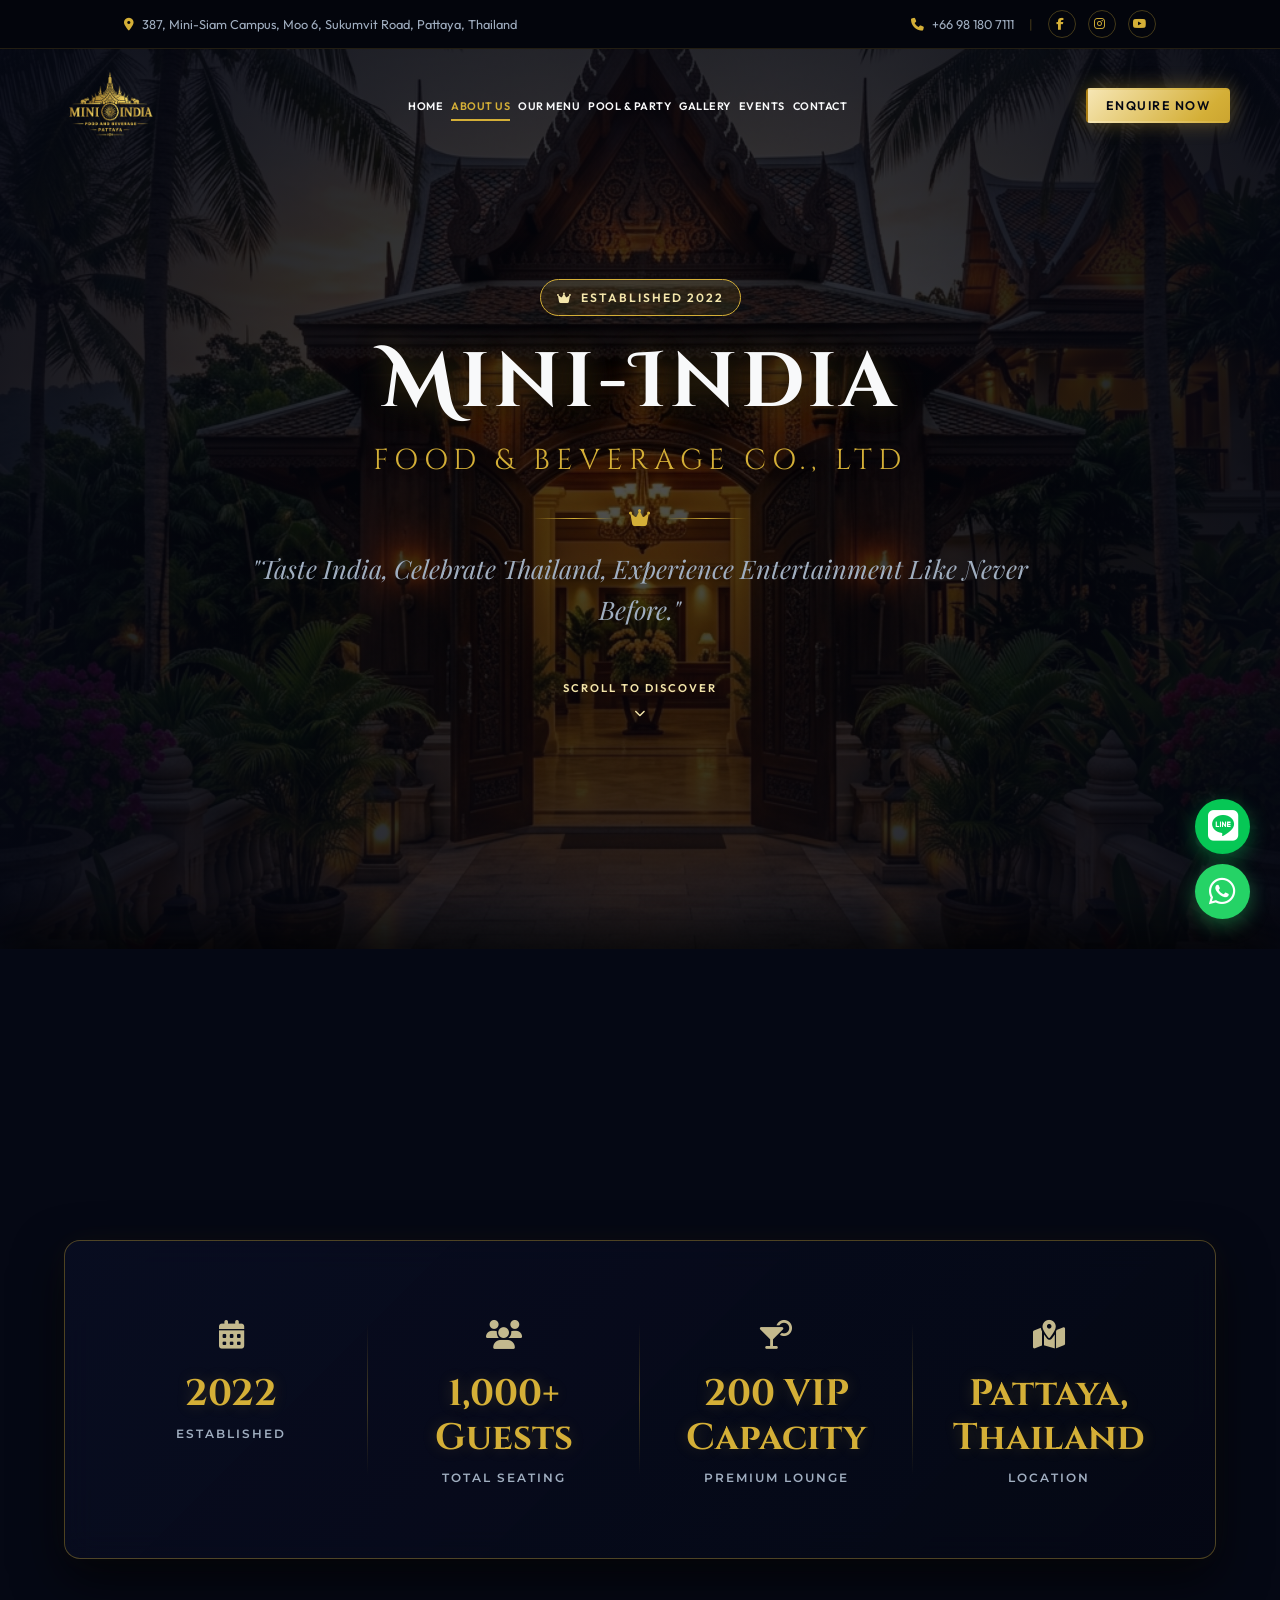
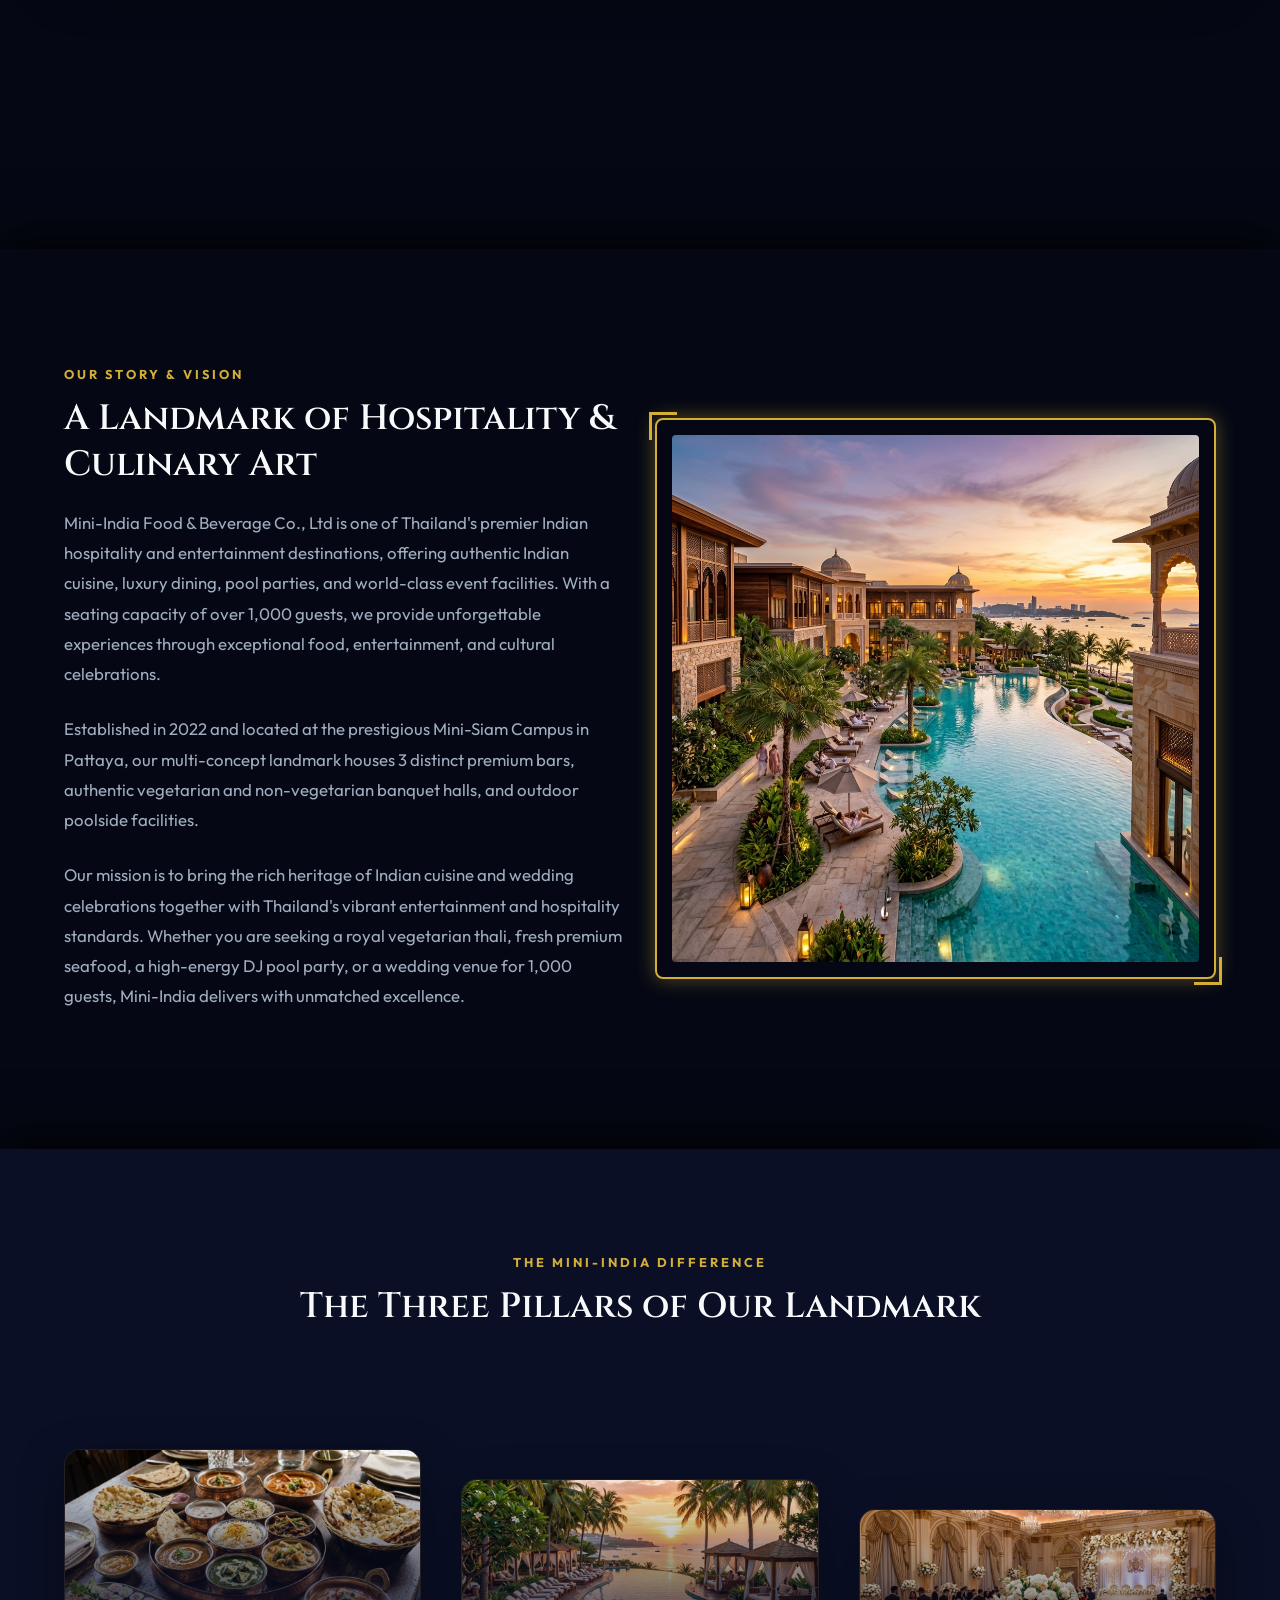
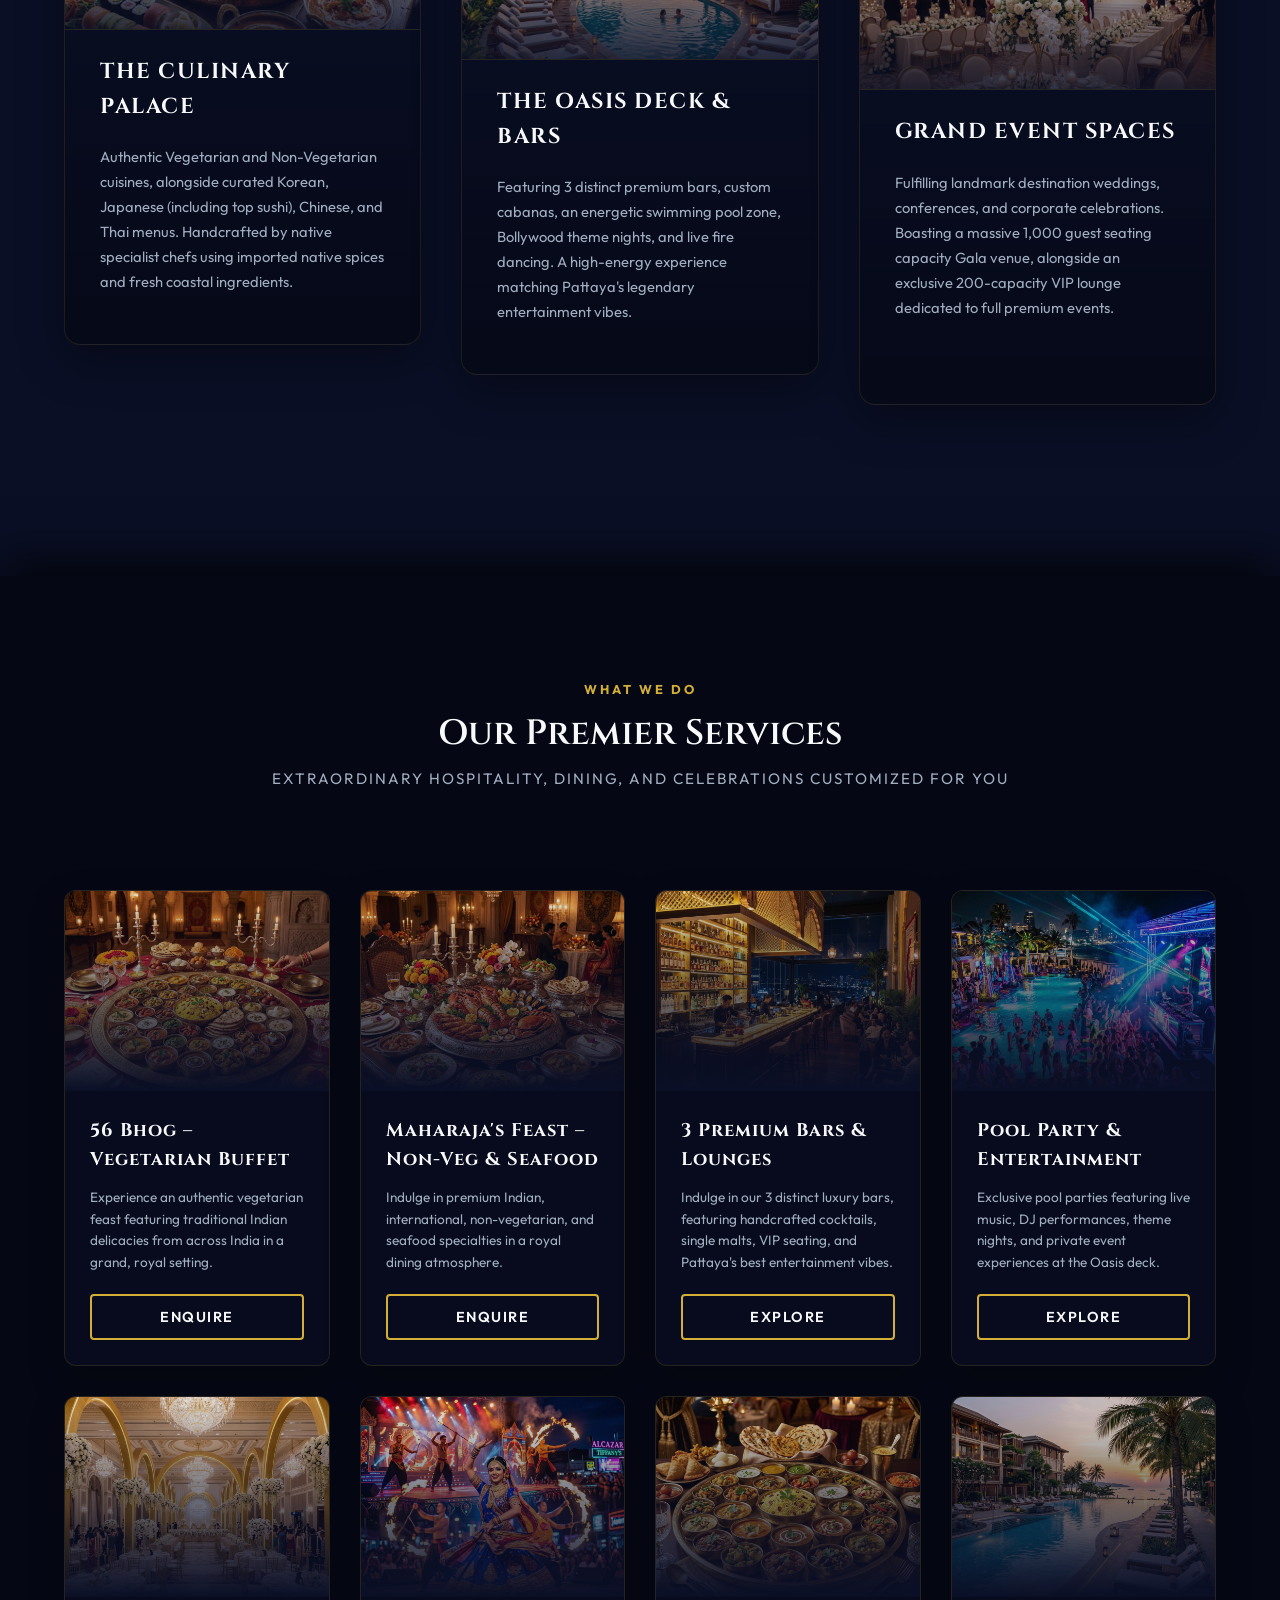
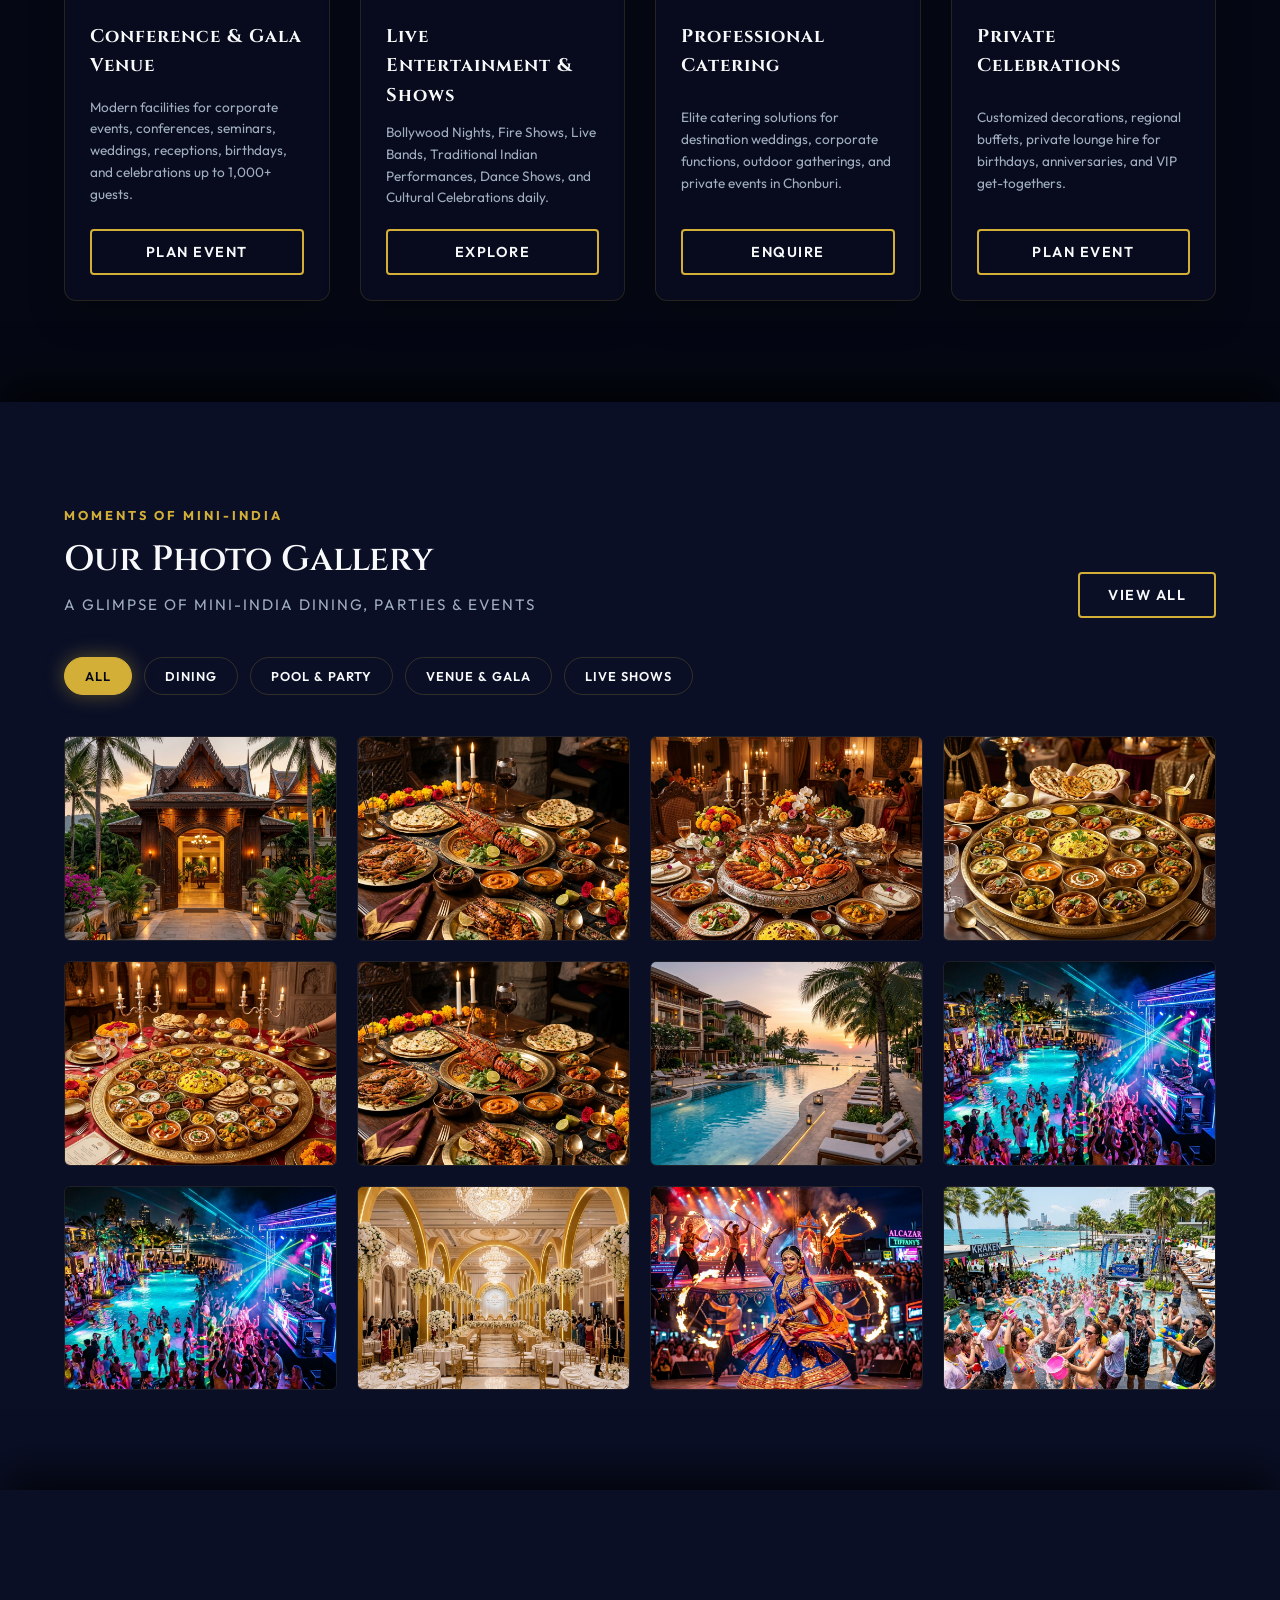
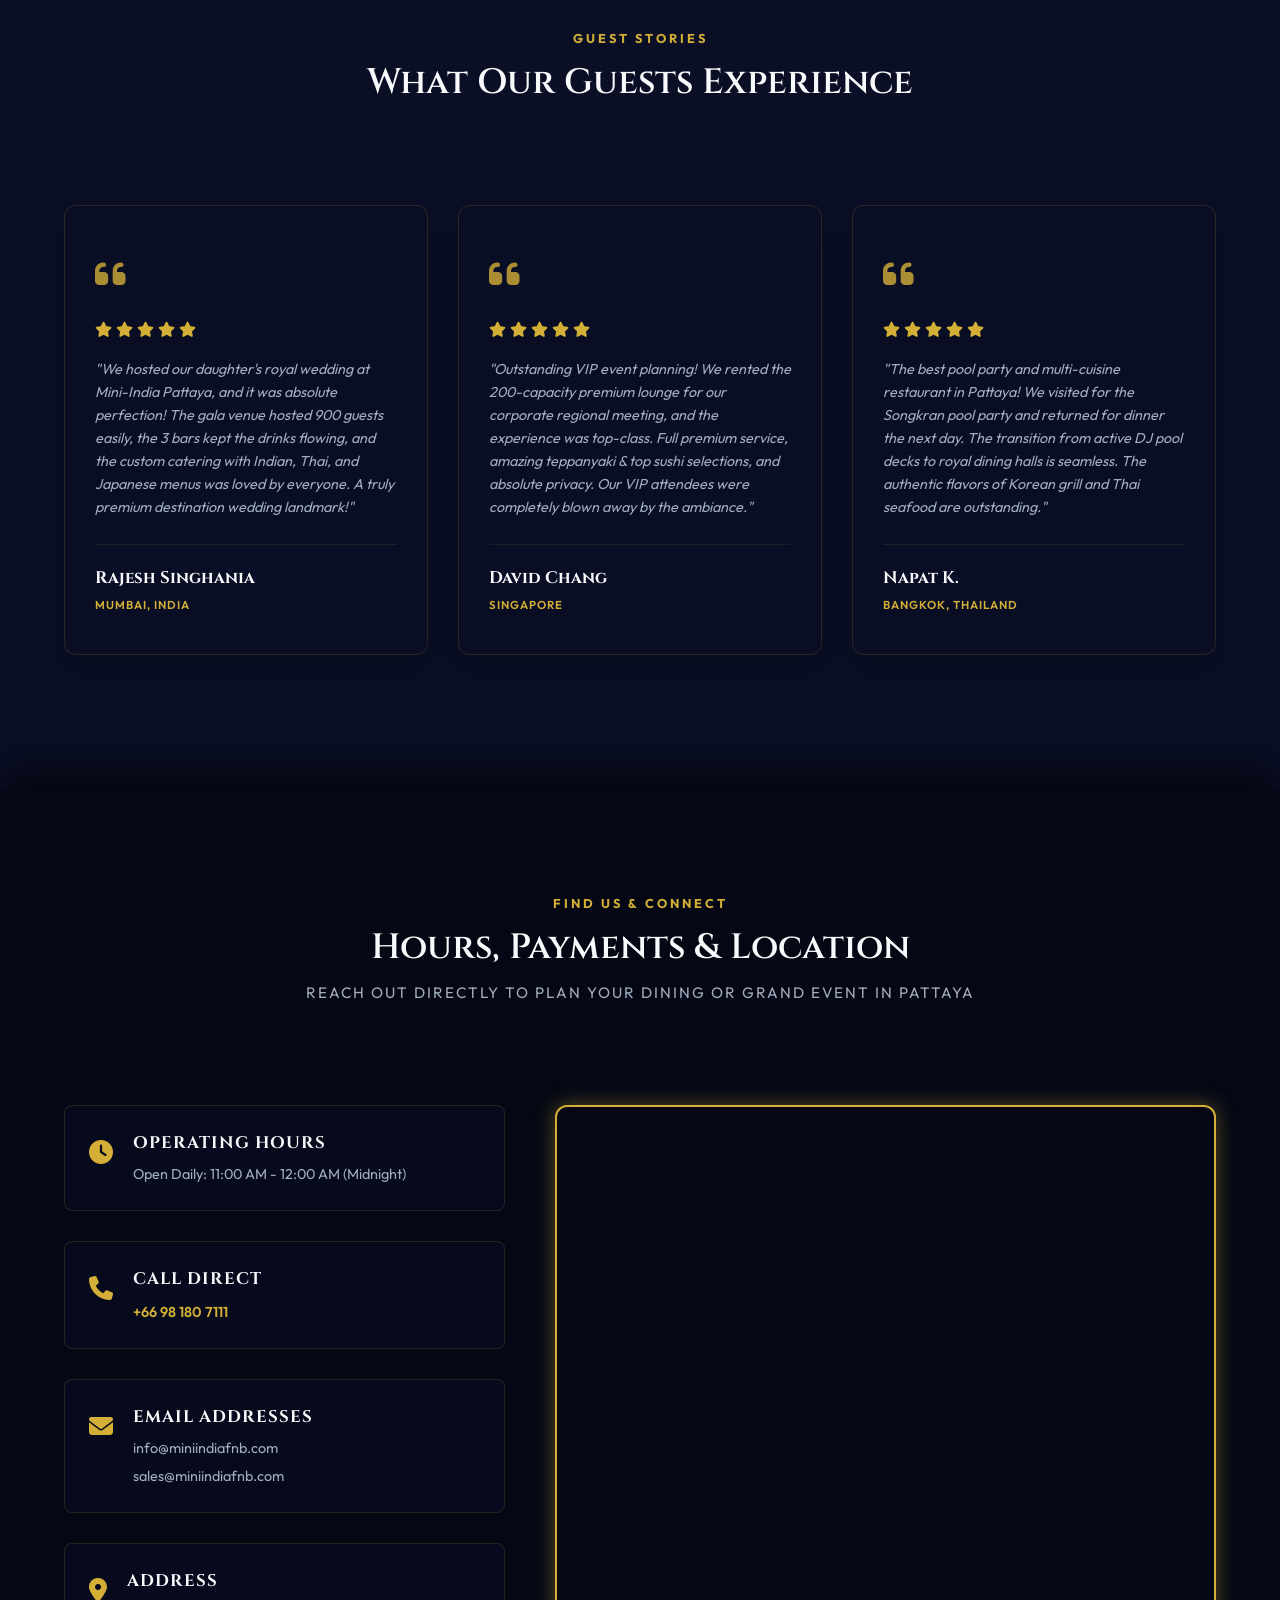
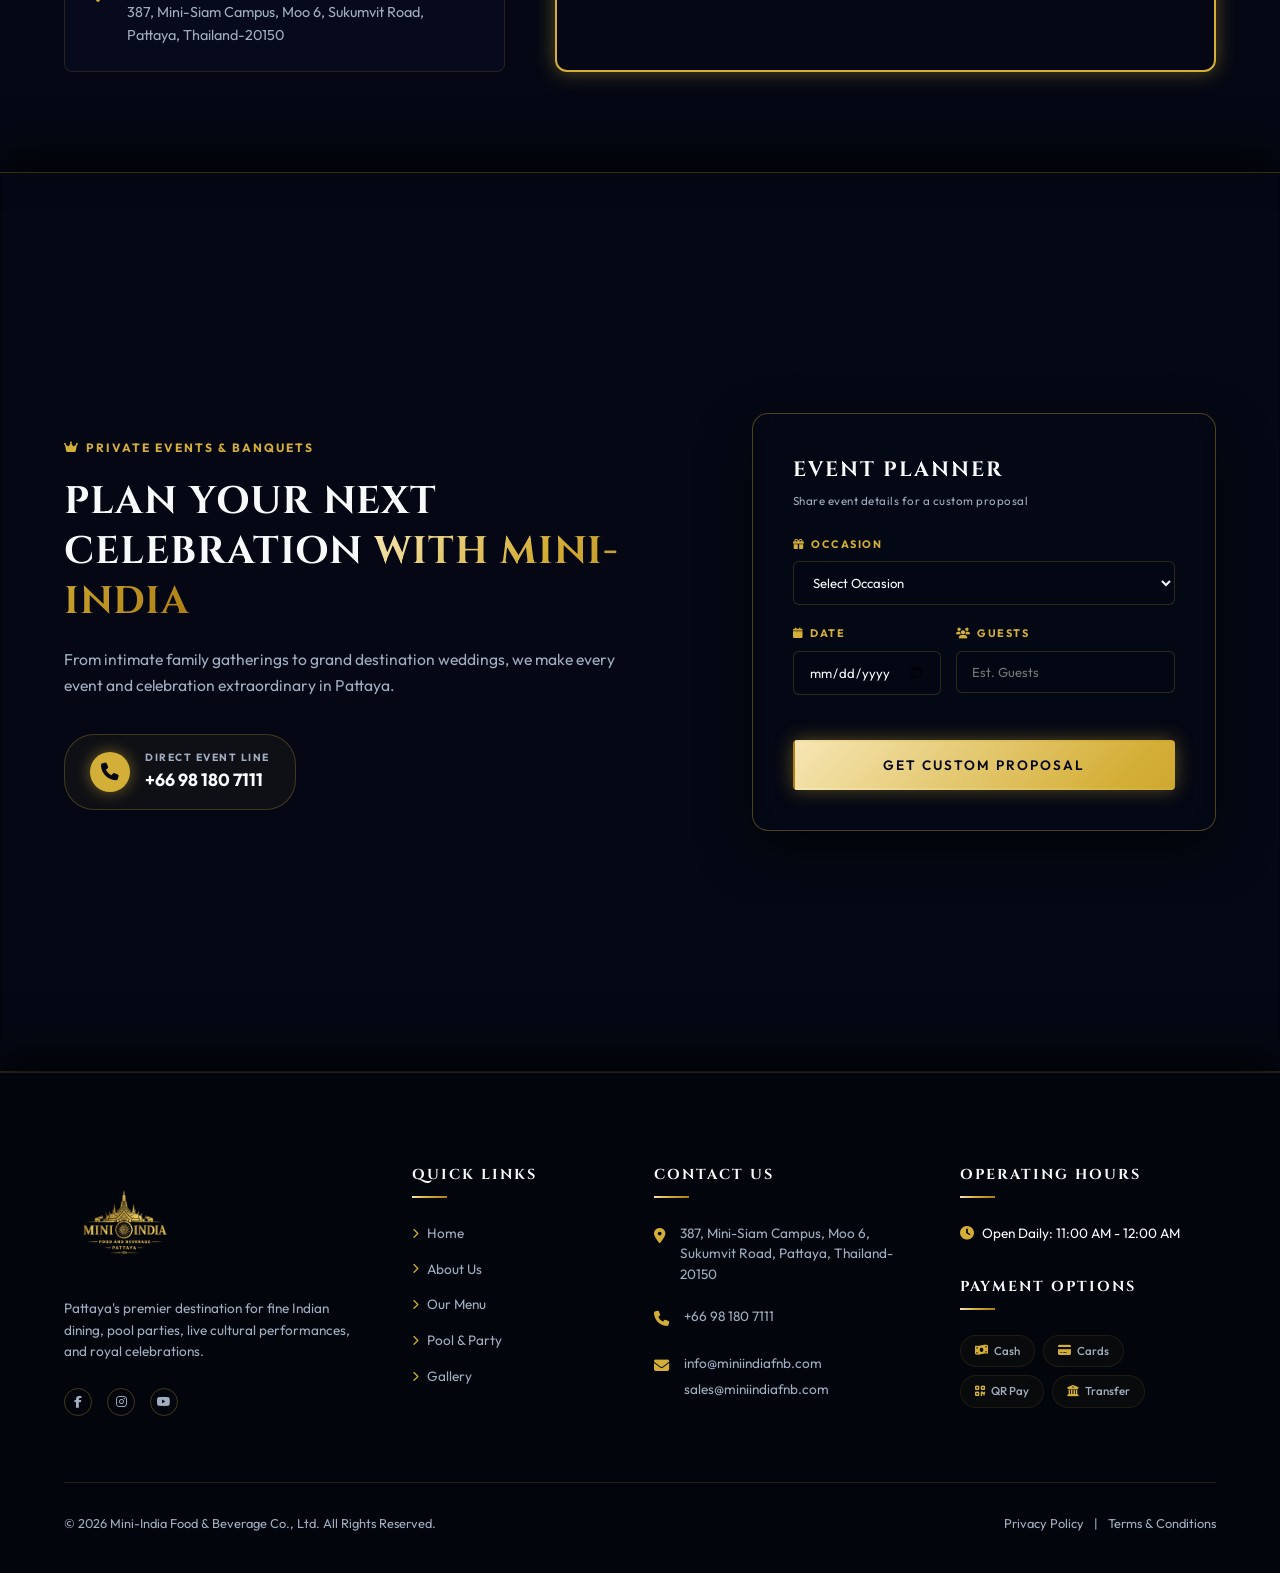
==== about.html @ f28bdb6c "chngge" ====
<!DOCTYPE html>
<html lang="en">
<head>
  <meta charset="UTF-8">
  <meta name="viewport" content="width=device-width, initial-scale=1.0">
  <title>About Us | Mini-India Food & Beverage Co., Ltd | Pattaya landmark</title>
  
  <!-- SEO Meta Tags -->
  <meta name="description" content="Learn more about Pattaya's premier Indian hospitality & entertainment destination. Discover our heritage, 3 distinct premium bars, multi-cuisine offerings, and corporate gala halls catering for 1,000+ guests.">
  <meta name="keywords" content="Mini-India Pattaya, About Mini-India, Indian Hospitality, Pattaya Dining, Event Venues Pattaya, Line +66 98 180 7111">
  <meta name="author" content="Mini-India Food & Beverage Co., Ltd">
  
  <!-- Open Graph / Facebook -->
  <meta property="og:type" content="website">
  <meta property="og:title" content="About Us | Mini-India Pattaya">
  <meta property="og:description" content="Discover Pattaya's ultimate destination for authentic multi-cuisine dining, pool parties, live entertainment, and grand celebrations.">
  <meta property="og:image" content="assets/images/hotel_about_entrance.png">
  
  <!-- Fonts -->
  <link rel="preconnect" href="https://fonts.googleapis.com">
  <link rel="preconnect" href="https://fonts.gstatic.com" crossorigin>
  <link href="https://fonts.googleapis.com/css2?family=Cinzel+Decorative:wght@700&family=Cinzel:wght@400;600;700&family=Montserrat:wght@300;400;500;600&family=Outfit:wght@300;400;500;600;700&family=Playfair+Display:ital,wght@0,400;0,600;0,700;1,400&display=swap" rel="stylesheet">
  
  <!-- Icon Libraries -->
  <link href="https://cdnjs.cloudflare.com/ajax/libs/font-awesome/6.4.0/css/all.min.css" rel="stylesheet">
  
  <!-- Main Stylesheet -->
  <link rel="stylesheet" href="styles.css">
</head>
<body>



  <!-- Top Utility Bar -->
  <div class="utility-bar">
    <div class="utility-container utility-flex">
      <div class="utility-left">
        <span><i class="fa-solid fa-location-dot"></i> 387, Mini-Siam Campus, Moo 6, Sukumvit Road, Pattaya, Thailand</span>
      </div>
      <div class="utility-right">
        <a href="tel:+66981807111"><i class="fa-solid fa-phone"></i> +66 98 180 7111</a>
        <span class="utility-separator">|</span>
        <div class="social-links">
          <a href="https://www.facebook.com/people/Miniindia-Fnb/100086968037300/" target="_blank" aria-label="Facebook"><i class="fa-brands fa-facebook-f"></i></a>
          <a href="https://www.instagram.com/miniindiafnb/" target="_blank" aria-label="Instagram"><i class="fa-brands fa-instagram"></i></a>
          <a href="#" aria-label="YouTube"><i class="fa-brands fa-youtube"></i></a>
        </div>
      </div>
    </div>
  </div>

  <!-- Main Navigation Header -->
  <header class="main-header" id="mainHeader">
    <div class="container nav-container">
      <a href="index.html" class="logo-area" id="logoLink">
        <img src="assets/images/logo.png" alt="Mini-India Logo" class="main-logo-img">
      </a>
      
      <!-- Nav Menu -->
      <nav class="nav-menu" id="navMenu">
        <ul>
          <li><a href="index.html" class="nav-link">Home</a></li>
          <li><a href="#" class="nav-link active">About Us</a></li>
          <li><a href="menu.html" class="nav-link">Our Menu</a></li>
          <li><a href="pool-party.html" class="nav-link">Pool & Party</a></li>
          <li><a href="gallery.html" class="nav-link">Gallery</a></li>
          <li><a href="index.html#events" class="nav-link">Events</a></li>
          <li><a href="index.html#contact" class="nav-link">Contact</a></li>
        </ul>
      </nav>

      <!-- Action Button & Mobile Toggle -->
      <div class="header-actions">
        <button class="btn btn-gold btn-book-now" onclick="openEnquiryModal('event')">ENQUIRE NOW</button>
        <button class="mobile-toggle" id="mobileToggle" aria-label="Toggle Navigation">
          <span></span>
          <span></span>
          <span></span>
        </button>
      </div>
    </div>
  </header>

  <!-- 3D Double Doors Hero Section -->
  <section class="about-hero-doors" id="aboutHeroDoors">
    <div class="doors-perspective-wrapper">
      
      <!-- Reveal Content behind doors -->
      <div class="doors-reveal-content">
        <div class="reveal-bg-container">
          <img src="assets/images/hotel_about_entrance.png" alt="Mini-India Grand Entrance" class="reveal-bg-img">
          <div class="reveal-overlay"></div>
        </div>
        
        <div class="reveal-text-wrapper">
          <span class="reveal-badge"><i class="fa-solid fa-crown"></i> ESTABLISHED 2022</span>
          <h1 class="reveal-title">Mini-India</h1>
          <p class="reveal-subtitle">Food & Beverage Co., Ltd</p>
          <div class="decorative-separator">
            <span class="separator-line"></span>
            <i class="fa-solid fa-crown separator-crown"></i>
            <span class="separator-line"></span>
          </div>
          <p class="reveal-tagline">"Taste India, Celebrate Thailand, Experience Entertainment Like Never Before."</p>
          <div class="reveal-scroll-indicator">
            <span>SCROLL TO DISCOVER</span>
            <i class="fa-solid fa-chevron-down"></i>
          </div>
        </div>
      </div>
      
      <!-- Palace Double Doors -->
      <div class="palace-doors-container">
        <!-- Left Door -->
        <div class="palace-door door-left">
          <div class="door-exterior">
            <div class="door-frame">
              <div class="door-arch-pattern"></div>
              <div class="door-panel-grid">
                <div class="door-panel-cell"></div>
                <div class="door-panel-cell"></div>
                <div class="door-panel-cell"></div>
              </div>
              <div class="door-handle"><i class="fa-solid fa-ring"></i></div>
            </div>
          </div>
        </div>
        
        <!-- Right Door -->
        <div class="palace-door door-right">
          <div class="door-exterior">
            <div class="door-frame">
              <div class="door-arch-pattern"></div>
              <div class="door-panel-grid">
                <div class="door-panel-cell"></div>
                <div class="door-panel-cell"></div>
                <div class="door-panel-cell"></div>
              </div>
              <div class="door-handle"><i class="fa-solid fa-ring"></i></div>
            </div>
          </div>
        </div>
      </div>
      
    </div>
  </section>

  <!-- Key Metrics Overview Section -->
  <section class="overview-section">
    <div class="container">
      <div class="overview-panel scroll-anim">
        <div class="overview-grid">
          <div class="overview-card">
            <span class="overview-icon"><i class="fa-solid fa-calendar-days"></i></span>
            <p class="overview-value">2022</p>
            <h4 class="overview-title">ESTABLISHED</h4>
          </div>
          <div class="overview-card">
            <span class="overview-icon"><i class="fa-solid fa-users"></i></span>
            <p class="overview-value">1,000+ Guests</p>
            <h4 class="overview-title">TOTAL SEATING</h4>
          </div>
          <div class="overview-card">
            <span class="overview-icon"><i class="fa-solid fa-martini-glass-citrus"></i></span>
            <p class="overview-value">200 VIP Capacity</p>
            <h4 class="overview-title">PREMIUM LOUNGE</h4>
          </div>
          <div class="overview-card">
            <span class="overview-icon"><i class="fa-solid fa-map-location-dot"></i></span>
            <p class="overview-value">Pattaya, Thailand</p>
            <h4 class="overview-title">LOCATION</h4>
          </div>
        </div>
      </div>
    </div>
  </section>

  <!-- Heritage Section -->
  <section class="about-section" id="story-narrative">
    <div class="container">
      <div class="grid grid-2 align-center">
        <div class="about-content scroll-anim">
          <span class="section-tag font-gold">OUR STORY & VISION</span>
          <h2 class="section-title">A Landmark of Hospitality & Culinary Art</h2>
          <p class="about-detailed-text">
            Mini-India Food & Beverage Co., Ltd is one of Thailand's premier Indian hospitality and entertainment destinations, offering authentic Indian cuisine, luxury dining, pool parties, and world-class event facilities. With a seating capacity of over 1,000 guests, we provide unforgettable experiences through exceptional food, entertainment, and cultural celebrations.
          </p>
          <p class="about-detailed-text">
            Established in 2022 and located at the prestigious Mini-Siam Campus in Pattaya, our multi-concept landmark houses 3 distinct premium bars, authentic vegetarian and non-vegetarian banquet halls, and outdoor poolside facilities.
          </p>
          <p class="about-detailed-text">
            Our mission is to bring the rich heritage of Indian cuisine and wedding celebrations together with Thailand's vibrant entertainment and hospitality standards. Whether you are seeking a royal vegetarian thali, fresh premium seafood, a high-energy DJ pool party, or a wedding venue for 1,000 guests, Mini-India delivers with unmatched excellence.
          </p>
        </div>
        <div class="about-image-wrapper scroll-anim delay-1">
          <div class="image-frame-gold">
            <img src="assets/images/luxury_royal_palace_hero.png" alt="Mini India Campus Pattaya" class="about-img">
          </div>
        </div>
      </div>
    </div>
  </section>

  <!-- Three Pillars Section -->
  <section class="pillars-section" style="padding: 100px 0; background-color: var(--bg-dark-secondary);">
    <div class="container">
      <div class="section-header text-center scroll-anim">
        <span class="section-tag font-gold">THE MINI-INDIA DIFFERENCE</span>
        <h2 class="section-title font-white">The Three Pillars of Our Landmark</h2>
        <div class="decorative-separator">
          <span class="separator-line"></span>
          <i class="fa-solid fa-crown separator-crown"></i>
          <span class="separator-line"></span>
        </div>
      </div>
      
      <div class="pillars-grid scroll-anim delay-1">
        <!-- Pillar 1 -->
        <div class="pillar-card">
          <div class="pillar-img-wrapper">
            <img src="assets/images/pillar_culinary.png" alt="The Culinary Palace" class="pillar-img">
            <div class="pillar-img-overlay"></div>
          </div>
          <span class="pillar-num">I</span>
          <h3>THE CULINARY PALACE</h3>
          <p>Authentic Vegetarian and Non-Vegetarian cuisines, alongside curated Korean, Japanese (including top sushi), Chinese, and Thai menus. Handcrafted by native specialist chefs using imported native spices and fresh coastal ingredients.</p>
        </div>
        <!-- Pillar 2 -->
        <div class="pillar-card">
          <div class="pillar-img-wrapper">
            <img src="assets/images/pillar_oasis.png" alt="The Oasis Deck & Bars" class="pillar-img">
            <div class="pillar-img-overlay"></div>
          </div>
          <span class="pillar-num">II</span>
          <h3>THE OASIS DECK & BARS</h3>
          <p>Featuring 3 distinct premium bars, custom cabanas, an energetic swimming pool zone, Bollywood theme nights, and live fire dancing. A high-energy experience matching Pattaya's legendary entertainment vibes.</p>
        </div>
        <!-- Pillar 3 -->
        <div class="pillar-card">
          <div class="pillar-img-wrapper">
            <img src="assets/images/pillar_events.png" alt="Grand Event Spaces" class="pillar-img">
            <div class="pillar-img-overlay"></div>
          </div>
          <span class="pillar-num">III</span>
          <h3>GRAND EVENT SPACES</h3>
          <p>Fulfilling landmark destination weddings, conferences, and corporate celebrations. Boasting a massive 1,000 guest seating capacity Gala venue, alongside an exclusive 200-capacity VIP lounge dedicated to full premium events.</p>
        </div>
      </div>
    </div>
  </section>

  <!-- Services Section -->
  <section class="services-section">
    <div class="container">
      <div class="section-header text-center scroll-anim">
        <span class="section-tag font-gold">WHAT WE DO</span>
        <h2 class="section-title font-white">Our Premier Services</h2>
        <p class="section-subtitle font-muted">Extraordinary hospitality, dining, and celebrations customized for you</p>
        <div class="decorative-separator">
          <span class="separator-line"></span>
          <i class="fa-solid fa-bell-concierge separator-crown"></i>
          <span class="separator-line"></span>
        </div>
      </div>

      <div class="services-grid scroll-anim delay-1">
        
        <!-- Service 1: 56 Bhog -->
        <div class="service-card">
          <div class="service-img-wrapper">
            <img src="assets/images/royal_56_bhog_feast.png" alt="56 Bhog" class="service-card-img">
            <div class="service-card-overlay"></div>
          </div>
          <div class="service-card-content">
            <h3 class="service-card-title">56 Bhog – Vegetarian Buffet</h3>
            <p class="service-card-desc">Experience an authentic vegetarian feast featuring traditional Indian delicacies from across India in a grand, royal setting.</p>
            <button class="btn btn-outline btn-block service-card-btn" onclick="openEnquiryModal('catering')">ENQUIRE</button>
          </div>
        </div>

        <!-- Service 2: Maharaja's Feast -->
        <div class="service-card">
          <div class="service-img-wrapper">
            <img src="assets/images/maharaja_seafood_banquet.png" alt="Maharaja's Feast" class="service-card-img">
            <div class="service-card-overlay"></div>
          </div>
          <div class="service-card-content">
            <h3 class="service-card-title">Maharaja's Feast – Non-Veg & Seafood</h3>
            <p class="service-card-desc">Indulge in premium Indian, international, non-vegetarian, and seafood specialties in a royal dining atmosphere.</p>
            <button class="btn btn-outline btn-block service-card-btn" onclick="openEnquiryModal('catering')">ENQUIRE</button>
          </div>
        </div>

        <!-- Service 3: 3 Premium Bars & Lounges -->
        <div class="service-card">
          <div class="service-img-wrapper">
            <img src="assets/images/luxury_lounge_bar.png" alt="3 Premium Bars" class="service-card-img">
            <div class="service-card-overlay"></div>
          </div>
          <div class="service-card-content">
            <h3 class="service-card-title">3 Premium Bars & Lounges</h3>
            <p class="service-card-desc">Indulge in our 3 distinct luxury bars, featuring handcrafted cocktails, single malts, VIP seating, and Pattaya's best entertainment vibes.</p>
            <button class="btn btn-outline btn-block service-card-btn" onclick="openEnquiryModal('entertainment')">EXPLORE</button>
          </div>
        </div>

        <!-- Service 4: Pool Party & Entertainment Zone -->
        <div class="service-card">
          <div class="service-img-wrapper">
            <img src="assets/images/pool_party_pattaya.png" alt="Pool Party Zone" class="service-card-img">
            <div class="service-card-overlay"></div>
          </div>
          <div class="service-card-content">
            <h3 class="service-card-title">Pool Party & Entertainment</h3>
            <p class="service-card-desc">Exclusive pool parties featuring live music, DJ performances, theme nights, and private event experiences at the Oasis deck.</p>
            <button class="btn btn-outline btn-block service-card-btn" onclick="openEnquiryModal('pool')">EXPLORE</button>
          </div>
        </div>

        <!-- Service 5: Conference & Gala Party Venue -->
        <div class="service-card">
          <div class="service-img-wrapper">
            <img src="assets/images/luxury_wedding_gala.png" alt="Gala Venue" class="service-card-img">
            <div class="service-card-overlay"></div>
          </div>
          <div class="service-card-content">
            <h3 class="service-card-title">Conference & Gala Venue</h3>
            <p class="service-card-desc">Modern facilities for corporate events, conferences, seminars, weddings, receptions, birthdays, and celebrations up to 1,000+ guests.</p>
            <button class="btn btn-outline btn-block service-card-btn" onclick="openEnquiryModal('venue')">PLAN EVENT</button>
          </div>
        </div>

        <!-- Service 6: Live Entertainment & Shows -->
        <div class="service-card">
          <div class="service-img-wrapper">
            <img src="assets/images/bollywood_live_dance.png" alt="Live Entertainment" class="service-card-img">
            <div class="service-card-overlay"></div>
          </div>
          <div class="service-card-content">
            <h3 class="service-card-title">Live Entertainment & Shows</h3>
            <p class="service-card-desc">Bollywood Nights, Fire Shows, Live Bands, Traditional Indian Performances, Dance Shows, and Cultural Celebrations daily.</p>
            <button class="btn btn-outline btn-block service-card-btn" onclick="openEnquiryModal('entertainment')">EXPLORE</button>
          </div>
        </div>

        <!-- Service 7: Catering Services -->
        <div class="service-card">
          <div class="service-img-wrapper">
            <img src="assets/images/thali_vegetarian_56.png" alt="Catering Services" class="service-card-img">
            <div class="service-card-overlay"></div>
          </div>
          <div class="service-card-content">
            <h3 class="service-card-title">Professional Catering</h3>
            <p class="service-card-desc">Elite catering solutions for destination weddings, corporate functions, outdoor gatherings, and private events in Chonburi.</p>
            <button class="btn btn-outline btn-block service-card-btn" onclick="openEnquiryModal('catering')">ENQUIRE</button>
          </div>
        </div>

        <!-- Service 8: Private Events & Celebrations -->
        <div class="service-card">
          <div class="service-img-wrapper">
            <img src="assets/images/hero_palace_pool.png" alt="Private Events" class="service-card-img">
            <div class="service-card-overlay"></div>
          </div>
          <div class="service-card-content">
            <h3 class="service-card-title">Private Celebrations</h3>
            <p class="service-card-desc">Customized decorations, regional buffets, private lounge hire for birthdays, anniversaries, and VIP get-togethers.</p>
            <button class="btn btn-outline btn-block service-card-btn" onclick="openEnquiryModal('private-party')">PLAN EVENT</button>
          </div>
        </div>

      </div>
    </div>
  </section>

  <!-- Interactive Photo Gallery Section -->
  <section class="about-gallery-section" id="gallery">
    <div class="container">
      <div class="section-header-flex scroll-anim">
        <div>
          <span class="section-tag font-gold">MOMENTS OF MINI-INDIA</span>
          <h2 class="section-title font-white">Our Photo Gallery</h2>
          <p class="section-subtitle font-muted">A Glimpse of Mini-India Dining, Parties & Events</p>
        </div>
        <button class="btn btn-outline" id="viewFullGalleryBtn">VIEW ALL</button>
      </div>

      <!-- Gallery Filter Tags -->
      <div class="gallery-filters scroll-anim delay-1">
        <span class="filter-tag active" data-filter="all">All</span>
        <span class="filter-tag" data-filter="dining">Dining</span>
        <span class="filter-tag" data-filter="party">Pool & Party</span>
        <span class="filter-tag" data-filter="venue">Venue & Gala</span>
        <span class="filter-tag" data-filter="shows">Live Shows</span>
      </div>

      <!-- Gallery Grid (Linked to main scripts.js Lightbox automatically) -->
      <div class="gallery-grid scroll-anim delay-2" id="galleryGrid">
        
        <!-- Item 1: Entrance -->
        <div class="gallery-item" data-category="venue">
          <img src="assets/images/hotel_about_entrance.png" alt="Grand Entrance">
          <div class="gallery-hover">
            <span class="gallery-category">VENUE</span>
            <h4 class="gallery-item-title">Grand Entrance</h4>
            <div class="zoom-icon"><i class="fa-solid fa-magnifying-glass-plus"></i></div>
          </div>
        </div>

        <!-- Item 2: Main Dining Hall -->
        <div class="gallery-item" data-category="dining">
          <img src="assets/images/seafood_maharaja_feast.png" alt="Main Dining Hall">
          <div class="gallery-hover">
            <span class="gallery-category">DINING</span>
            <h4 class="gallery-item-title">Main Dining Hall</h4>
            <div class="zoom-icon"><i class="fa-solid fa-magnifying-glass-plus"></i></div>
          </div>
        </div>

        <!-- Item 3: VIP Dining -->
        <div class="gallery-item" data-category="dining">
          <img src="assets/images/maharaja_seafood_banquet.png" alt="VIP Dining Area">
          <div class="gallery-hover">
            <span class="gallery-category">DINING</span>
            <h4 class="gallery-item-title">VIP Dining Area</h4>
            <div class="zoom-icon"><i class="fa-solid fa-magnifying-glass-plus"></i></div>
          </div>
        </div>

        <!-- Item 4: Buffet Counters -->
        <div class="gallery-item" data-category="dining">
          <img src="assets/images/thali_vegetarian_56.png" alt="Buffet Counters">
          <div class="gallery-hover">
            <span class="gallery-category">DINING</span>
            <h4 class="gallery-item-title">Buffet Counters</h4>
            <div class="zoom-icon"><i class="fa-solid fa-magnifying-glass-plus"></i></div>
          </div>
        </div>

        <!-- Item 5: 56 Bhog Buffet -->
        <div class="gallery-item" data-category="dining">
          <img src="assets/images/royal_56_bhog_feast.png" alt="56 Bhog Restaurant">
          <div class="gallery-hover">
            <span class="gallery-category">DINING</span>
            <h4 class="gallery-item-title">56 Bhog Restaurant</h4>
            <div class="zoom-icon"><i class="fa-solid fa-magnifying-glass-plus"></i></div>
          </div>
        </div>

        <!-- Item 6: Maharaja Feast -->
        <div class="gallery-item" data-category="dining">
          <img src="assets/images/seafood_maharaja_feast.png" alt="Maharaja's Feast Restaurant">
          <div class="gallery-hover">
            <span class="gallery-category">DINING</span>
            <h4 class="gallery-item-title">Maharaja's Feast</h4>
            <div class="zoom-icon"><i class="fa-solid fa-magnifying-glass-plus"></i></div>
          </div>
        </div>

        <!-- Item 7: Pool Area -->
        <div class="gallery-item" data-category="party">
          <img src="assets/images/hero_palace_pool.png" alt="Luxury Swimming Pool">
          <div class="gallery-hover">
            <span class="gallery-category">POOL & PARTY</span>
            <h4 class="gallery-item-title">Luxury Swimming Pool</h4>
            <div class="zoom-icon"><i class="fa-solid fa-magnifying-glass-plus"></i></div>
          </div>
        </div>

        <!-- Item 8: Pool Party -->
        <div class="gallery-item" data-category="party">
          <img src="assets/images/pool_party_pattaya.png" alt="Pool Party Area">
          <div class="gallery-hover">
            <span class="gallery-category">POOL & PARTY</span>
            <h4 class="gallery-item-title">Pool Party Area</h4>
            <div class="zoom-icon"><i class="fa-solid fa-magnifying-glass-plus"></i></div>
          </div>
        </div>

        <!-- Item 9: DJ Stage -->
        <div class="gallery-item" data-category="party">
          <img src="assets/images/pool_party_pattaya.png" alt="DJ Stage & Entertainment Zone">
          <div class="gallery-hover">
            <span class="gallery-category">POOL & PARTY</span>
            <h4 class="gallery-item-title">DJ Stage & Entertainment</h4>
            <div class="zoom-icon"><i class="fa-solid fa-magnifying-glass-plus"></i></div>
          </div>
        </div>

        <!-- Item 10: Gala Venue -->
        <div class="gallery-item" data-category="venue">
          <img src="assets/images/luxury_wedding_gala.png" alt="Conference & Gala Hall">
          <div class="gallery-hover">
            <span class="gallery-category">VENUE</span>
            <h4 class="gallery-item-title">Conference & Gala Hall</h4>
            <div class="zoom-icon"><i class="fa-solid fa-magnifying-glass-plus"></i></div>
          </div>
        </div>

        <!-- Item 11: Live Shows -->
        <div class="gallery-item" data-category="shows">
          <img src="assets/images/bollywood_live_dance.png" alt="Live Cultural Performances">
          <div class="gallery-hover">
            <span class="gallery-category">LIVE SHOWS</span>
            <h4 class="gallery-item-title">Live Cultural Performances</h4>
            <div class="zoom-icon"><i class="fa-solid fa-magnifying-glass-plus"></i></div>
          </div>
        </div>

        <!-- Item 12: Gourmet Showcase -->
        <div class="gallery-item" data-category="dining">
          <img src="assets/images/songkran_water_festival.png" alt="Food & Beverage Showcase">
          <div class="gallery-hover">
            <span class="gallery-category">DINING</span>
            <h4 class="gallery-item-title">Food & Beverage Showcase</h4>
            <div class="zoom-icon"><i class="fa-solid fa-magnifying-glass-plus"></i></div>
          </div>
        </div>

      </div>
    </div>
  </section>

  <!-- Guest Testimonials Section -->
  <section class="about-testimonials-section">
    <div class="container">
      <div class="section-header text-center scroll-anim">
        <span class="section-tag font-gold">GUEST STORIES</span>
        <h2 class="section-title font-white">What Our Guests Experience</h2>
        <div class="decorative-separator">
          <span class="separator-line"></span>
          <i class="fa-solid fa-star separator-crown"></i>
          <span class="separator-line"></span>
        </div>
      </div>

      <div class="about-testimonials-grid scroll-anim delay-1">
        <!-- Card 1 -->
        <div class="about-testimonial-card">
          <span class="quote-icon-gold"><i class="fa-solid fa-quote-left"></i></span>
          <div class="rating-stars-gold">
            <i class="fa-solid fa-star"></i>
            <i class="fa-solid fa-star"></i>
            <i class="fa-solid fa-star"></i>
            <i class="fa-solid fa-star"></i>
            <i class="fa-solid fa-star"></i>
          </div>
          <p>"We hosted our daughter's royal wedding at Mini-India Pattaya, and it was absolute perfection! The gala venue hosted 900 guests easily, the 3 bars kept the drinks flowing, and the custom catering with Indian, Thai, and Japanese menus was loved by everyone. A truly premium destination wedding landmark!"</p>
          <div class="reviewer-meta">
            <span class="reviewer-name">Rajesh Singhania</span>
            <span class="reviewer-origin">Mumbai, India</span>
          </div>
        </div>

        <!-- Card 2 -->
        <div class="about-testimonial-card">
          <span class="quote-icon-gold"><i class="fa-solid fa-quote-left"></i></span>
          <div class="rating-stars-gold">
            <i class="fa-solid fa-star"></i>
            <i class="fa-solid fa-star"></i>
            <i class="fa-solid fa-star"></i>
            <i class="fa-solid fa-star"></i>
            <i class="fa-solid fa-star"></i>
          </div>
          <p>"Outstanding VIP event planning! We rented the 200-capacity premium lounge for our corporate regional meeting, and the experience was top-class. Full premium service, amazing teppanyaki & top sushi selections, and absolute privacy. Our VIP attendees were completely blown away by the ambiance."</p>
          <div class="reviewer-meta">
            <span class="reviewer-name">David Chang</span>
            <span class="reviewer-origin">Singapore</span>
          </div>
        </div>

        <!-- Card 3 -->
        <div class="about-testimonial-card">
          <span class="quote-icon-gold"><i class="fa-solid fa-quote-left"></i></span>
          <div class="rating-stars-gold">
            <i class="fa-solid fa-star"></i>
            <i class="fa-solid fa-star"></i>
            <i class="fa-solid fa-star"></i>
            <i class="fa-solid fa-star"></i>
            <i class="fa-solid fa-star"></i>
          </div>
          <p>"The best pool party and multi-cuisine restaurant in Pattaya! We visited for the Songkran pool party and returned for dinner the next day. The transition from active DJ pool decks to royal dining halls is seamless. The authentic flavors of Korean grill and Thai seafood are outstanding."</p>
          <div class="reviewer-meta">
            <span class="reviewer-name">Napat K.</span>
            <span class="reviewer-origin">Bangkok, Thailand</span>
          </div>
        </div>
      </div>
    </div>
  </section>

  <!-- Contact, Hours, Payments, and Map Section -->
  <section class="about-contact-section">
    <div class="container">
      <div class="section-header text-center scroll-anim">
        <span class="section-tag font-gold">FIND US & CONNECT</span>
        <h2 class="section-title font-white">Hours, Payments & Location</h2>
        <p class="section-subtitle font-muted">Reach out directly to plan your dining or grand event in Pattaya</p>
        <div class="decorative-separator">
          <span class="separator-line"></span>
          <i class="fa-solid fa-location-dot separator-crown"></i>
          <span class="separator-line"></span>
        </div>
      </div>

      <div class="contact-layout-grid scroll-anim delay-1">
        
        <!-- Contact details and payments info -->
        <div class="contact-info-panel">
          
          <div class="contact-detail-item">
            <span class="contact-detail-icon"><i class="fa-solid fa-clock"></i></span>
            <div class="contact-detail-body">
              <h4>OPERATING HOURS</h4>
              <p>Open Daily: 11:00 AM - 12:00 AM (Midnight)</p>
            </div>
          </div>

          <div class="contact-detail-item">
            <span class="contact-detail-icon"><i class="fa-solid fa-phone"></i></span>
            <div class="contact-detail-body">
              <h4>CALL DIRECT</h4>
              <a href="tel:+66981807111" style="font-weight: 600; color: var(--gold);">+66 98 180 7111</a>
            </div>
          </div>

          <div class="contact-detail-item">
            <span class="contact-detail-icon"><i class="fa-solid fa-envelope"></i></span>
            <div class="contact-detail-body">
              <h4>EMAIL ADDRESSES</h4>
              <p style="margin-bottom: 5px;"><a href="mailto:info@miniindiafnb.com">info@miniindiafnb.com</a></p>
              <p><a href="mailto:sales@miniindiafnb.com">sales@miniindiafnb.com</a></p>
            </div>
          </div>


          <div class="contact-detail-item">
            <span class="contact-detail-icon"><i class="fa-solid fa-location-dot"></i></span>
            <div class="contact-detail-body">
              <h4>ADDRESS</h4>
              <p>387, Mini-Siam Campus, Moo 6, Sukumvit Road, Pattaya, Thailand-20150</p>
            </div>
          </div>

        </div>

        <!-- Google Map wrapper -->
        <div class="contact-map-wrapper">
          <iframe 
            src="https://www.google.com/maps/embed?pb=!1m18!1m12!1m3!1d3888.6653229676645!2d100.90800361536647!3d12.93244839088165!2m3!1f0!2f0!3f0!3m2!1i1024!2i768!4f13.1!3m3!1m2!1s0x3102960611e9a263%3A0xe54df97ef5bbad89!2sMini%20Siam!5e0!3m2!1sen!2sth!4v1650000000000!5m2!1sen!2sth" 
            width="100%" 
            height="100%" 
            style="border:0; filter: grayscale(1) invert(0.9) contrast(1.1) brightness(0.9);" 
            allowfullscreen="" 
            loading="lazy"
            title="Mini-India Pattaya Map Location at Mini Siam Campus">
          </iframe>
        </div>

      </div>
    </div>
  </section>

  <!-- Action Bar Above Footer -->
  <div class="action-footer-panel">
    <div class="container">
      <div class="action-footer-grid">
        
        <!-- Left Side Copy & Phone Medallion -->
        <div class="cta-left-banner">
          <span class="cta-mini-tag"><i class="fa-solid fa-crown"></i> PRIVATE EVENTS & BANQUETS</span>
          <h2>PLAN YOUR NEXT CELEBRATION <span class="highlight-gold">WITH MINI-INDIA</span></h2>
          <p>From intimate family gatherings to grand destination weddings, we make every event and celebration extraordinary in Pattaya.</p>
          <div class="cta-direct-phone">
            <span class="phone-ring-icon"><i class="fa-solid fa-phone"></i></span>
            <div>
              <strong>DIRECT EVENT LINE</strong>
              <a href="tel:+66981807111">+66 98 180 7111</a>
            </div>
          </div>
        </div>
        
        <!-- Right Side Frosted Glass Form Card -->
        <div class="cta-right-form-card">
          <h3 class="form-title">EVENT PLANNER</h3>
          <span class="form-subtitle">Share event details for a custom proposal</span>
          <form class="cta-quick-form" id="ctaQuickForm">
            <div class="form-input-group">
              <label for="ctaOccasion"><i class="fa-solid fa-gift"></i> OCCASION</label>
              <select id="ctaOccasion" required>
                <option value="" disabled selected>Select Occasion</option>
                <option value="wedding">Royal Wedding</option>
                <option value="corporate">Corporate Event</option>
                <option value="birthday">Birthday Party</option>
                <option value="reception">Reception Gala</option>
                <option value="private">Private Celebration</option>
              </select>
            </div>
            <div class="form-input-row">
              <div class="form-input-group">
                <label for="ctaDate"><i class="fa-solid fa-calendar"></i> DATE</label>
                <input type="date" id="ctaDate" required>
              </div>
              <div class="form-input-group">
                <label for="ctaGuests"><i class="fa-solid fa-users"></i> GUESTS</label>
                <input type="number" id="ctaGuests" placeholder="Est. Guests" min="10" required>
              </div>
            </div>
            <button type="submit" class="btn btn-gold btn-full">GET CUSTOM PROPOSAL</button>
          </form>
        </div>

      </div>
    </div>
  </div>

  <!-- Footer Section -->
  <footer class="footer-section" id="contact">
    <div class="container">
      <div class="grid grid-4 footer-main-grid">
        
        <!-- Column 1: Brand Info -->
        <div class="footer-col brand-col">
          <a href="index.html" class="logo-area footer-logo">
            <img src="assets/images/logo.png" alt="Mini-India Logo" class="footer-logo-img">
          </a>
          <p class="brand-desc">Pattaya's premier destination for fine Indian dining, pool parties, live cultural performances, and royal celebrations.</p>
          <div class="social-links footer-socials">
            <a href="https://www.facebook.com/people/Miniindia-Fnb/100086968037300/" target="_blank" aria-label="Facebook"><i class="fa-brands fa-facebook-f"></i></a>
            <a href="https://www.instagram.com/miniindiafnb/" target="_blank" aria-label="Instagram"><i class="fa-brands fa-instagram"></i></a>
            <a href="#" aria-label="YouTube"><i class="fa-brands fa-youtube"></i></a>
          </div>
        </div>

        <!-- Column 2: Quick Links -->
        <div class="footer-col links-col">
          <h4 class="footer-heading">QUICK LINKS</h4>
          <ul class="footer-links">
            <li><a href="index.html"><i class="fa-solid fa-chevron-right"></i> Home</a></li>
            <li><a href="#"><i class="fa-solid fa-chevron-right"></i> About Us</a></li>
            <li><a href="menu.html"><i class="fa-solid fa-chevron-right"></i> Our Menu</a></li>
            <li><a href="pool-party.html"><i class="fa-solid fa-chevron-right"></i> Pool & Party</a></li>
            <li><a href="gallery.html"><i class="fa-solid fa-chevron-right"></i> Gallery</a></li>
          </ul>
        </div>

        <!-- Column 3: Contact Details -->
        <div class="footer-col contact-col">
          <h4 class="footer-heading">CONTACT US</h4>
          <ul class="footer-contact-list">
            <li>
              <span class="contact-icon"><i class="fa-solid fa-location-dot"></i></span>
              <span class="contact-text">387, Mini-Siam Campus, Moo 6, Sukumvit Road, Pattaya, Thailand-20150</span>
            </li>
            <li>
              <span class="contact-icon"><i class="fa-solid fa-phone"></i></span>
              <a href="tel:+66981807111" class="contact-text">+66 98 180 7111</a>
            </li>
            <li>
              <span class="contact-icon"><i class="fa-solid fa-envelope"></i></span>
              <div class="contact-emails">
                <a href="mailto:info@miniindiafnb.com">info@miniindiafnb.com</a>
                <a href="mailto:sales@miniindiafnb.com">sales@miniindiafnb.com</a>
              </div>
            </li>
          </ul>
        </div>

        <!-- Column 4: Hours & Payments -->
        <div class="footer-col hours-payment-col">
          <h4 class="footer-heading">OPERATING HOURS</h4>
          <p class="hours-text"><i class="fa-solid fa-clock"></i> Open Daily: 11:00 AM - 12:00 AM</p>
          <h4 class="footer-heading payment-header">PAYMENT OPTIONS</h4>
          <div class="payment-options">
            <span class="payment-badge"><i class="fa-solid fa-money-bill-wave"></i> Cash</span>
            <span class="payment-badge"><i class="fa-solid fa-credit-card"></i> Cards</span>
            <span class="payment-badge"><i class="fa-solid fa-qrcode"></i> QR Pay</span>
            <span class="payment-badge"><i class="fa-solid fa-building-columns"></i> Transfer</span>
          </div>
        </div>

      </div>

      <!-- Copyright Sub-Footer -->
      <div class="sub-footer">
        <p>&copy; 2026 Mini-India Food & Beverage Co., Ltd. All Rights Reserved.</p>
        <div class="sub-footer-links">
          <a href="#">Privacy Policy</a>
          <span>|</span>
          <a href="#">Terms & Conditions</a>
        </div>
      </div>
    </div>
  </footer>

  <!-- LINE Floating Icon -->
  <a href="https://line.me/ti/p/~+66981807111" class="line-float-widget" target="_blank" aria-label="Chat on LINE">
    <i class="fa-brands fa-line"></i>
    <span class="line-badge">Chat on LINE</span>
  </a>

  <!-- WhatsApp Floating Icon -->
  <a href="https://wa.me/66981807111" class="whatsapp-float-widget" target="_blank" aria-label="Chat on WhatsApp">
    <i class="fa-brands fa-whatsapp"></i>
    <span class="whatsapp-badge">Chat with Us</span>
  </a>

  <!-- Event Enquiry Modal -->
  <div class="modal-overlay" id="enquiryModal">
    <div class="modal-box">
      <button class="modal-close" onclick="closeEnquiryModal()">&times;</button>
      <div class="modal-header">
        <i class="fa-solid fa-calendar-days modal-header-icon"></i>
        <h3>PLAN YOUR ROYAL EVENT</h3>
        <p>Host weddings, conferences, or parties for 100 to 1,000+ guests</p>
      </div>
      <form class="modal-form" id="enquiryForm">
        <div class="form-group">
          <label for="enquiryName">Organizer Name *</label>
          <input type="text" id="enquiryName" required placeholder="Enter organizer/company name">
        </div>
        <div class="form-row">
          <div class="form-group">
            <label for="enquiryPhone">Contact Phone *</label>
            <input type="tel" id="enquiryPhone" required placeholder="+66 9X-XXX-XXXX">
          </div>
          <div class="form-group">
            <label for="enquiryEmail">Email Address *</label>
            <input type="email" id="enquiryEmail" required placeholder="info@company.com">
          </div>
        </div>
        <div class="form-row">
          <div class="form-group">
            <label for="enquiryType">Event Type *</label>
            <select id="enquiryType" required>
              <option value="wedding">Destination Royal Indian Wedding</option>
              <option value="corporate">Corporate Gala / Seminar</option>
              <option value="poolparty">Songkran / Themed Pool Party</option>
              <option value="birthday">Milestone Birthday / Anniversary</option>
              <option value="catering">Outdoor Catering Service</option>
              <option value="reception">Reception / Private Celebration</option>
            </select>
          </div>
          <div class="form-group">
            <label for="enquiryGuests">Estimated Guest Count *</label>
            <select id="enquiryGuests" required>
              <option value="50-100">50 - 100 Guests</option>
              <option value="100-200">100 - 200 Guests</option>
              <option value="200-500">200 - 500 Guests</option>
              <option value="500-1000">500 - 1,000 Guests</option>
              <option value="1000+">1,000+ Guests</option>
            </select>
          </div>
        </div>
        <div class="form-group">
          <label for="enquiryDate">Preferred Event Date *</label>
          <input type="date" id="enquiryDate" required>
        </div>
        <div class="form-group">
          <label for="enquiryMessage">Briefly describe your requirements</label>
          <textarea id="enquiryMessage" rows="3" placeholder="Tell us about your event theme, decoration requirements, specific food choices, and overall goals..."></textarea>
        </div>
        <button type="submit" class="btn btn-gold btn-block">SUBMIT EVENT ENQUIRY</button>
      </form>
    </div>
  </div>

  <!-- Image Lightbox Modal -->
  <div class="modal-overlay lightbox-overlay" id="lightboxModal">
    <div class="lightbox-container">
      <button class="lightbox-close" id="lightboxClose">&times;</button>
      <button class="lightbox-nav lightbox-prev" id="lightboxPrev"><i class="fa-solid fa-chevron-left"></i></button>
      <img src="" alt="Full Screen View" class="lightbox-img" id="lightboxImg">
      <button class="lightbox-nav lightbox-next" id="lightboxNext"><i class="fa-solid fa-chevron-right"></i></button>
      <div class="lightbox-caption" id="lightboxCaption">
        <span class="lightbox-category" id="lightboxCat">CATEGORY</span>
        <h4 class="lightbox-title" id="lightboxTitle">Image Title</h4>
      </div>
    </div>
  </div>

  <!-- Main Scripts -->
  <script src="scripts.js"></script>
</body>
</html>
---- styles.css ----
/* 
 * Mini-India Food & Beverage Co., Ltd. - Premium Stylesheet
 * Brand colors: Royal Navy (#070b19), Royal Gold (#d4af37), Luxury Cream (#fcfaf4)
 * Typography: Cinzel, Playfair Display, Montserrat, Outfit
 */

/* ==========================================================================
   1. CSS Reset & Base Variables
   ========================================================================== */

:root {
  --bg-dark: #050814;
  --bg-dark-secondary: #0a0f26;
  --bg-dark-tertiary: #101736;
  
  --gold: #d4af37;
  --gold-light: #f3e5ab;
  --gold-dark: #aa7c11;
  --gold-gradient: linear-gradient(135deg, #f6e6b4 0%, #d4af37 45%, #aa7c11 100%);
  --gold-glow: 0 0 20px rgba(212, 175, 55, 0.4);
  
  --amber: #e25822;
  --amber-gradient: linear-gradient(135deg, #ff7b47 0%, #e25822 100%);
  
  --text-light: #f8f9fa;
  --text-muted: #a0aec0;
  --text-dark: #1a202c;
  --text-dark-secondary: #4a5568;
  
  --cream: #faf7ef;
  --cream-dark: #f3edd8;
  
  --transition-fast: 0.2s cubic-bezier(0.25, 0.46, 0.45, 0.94);
  --transition-medium: 0.4s cubic-bezier(0.25, 0.46, 0.45, 0.94);
  --transition-slow: 0.8s cubic-bezier(0.25, 0.8, 0.25, 1);
  
  --container-width: 1200px;
}

* {
  margin: 0;
  padding: 0;
  box-sizing: border-box;
}

html {
  scroll-behavior: smooth;
  scrollbar-width: thin;
  scrollbar-color: var(--gold) var(--bg-dark);
  scroll-snap-type: y proximity;
}

body {
  font-family: 'Outfit', sans-serif;
  background-color: var(--bg-dark);
  color: var(--text-light);
  line-height: 1.6;
  overflow-x: clip; /* clip does not break position: sticky */
  position: relative;
}

/* Custom Scrollbar for Chrome, Safari and Opera */
body::-webkit-scrollbar {
  width: 10px;
}
body::-webkit-scrollbar-track {
  background: var(--bg-dark);
}
body::-webkit-scrollbar-thumb {
  background-color: var(--gold);
  border-radius: 5px;
  border: 2px solid var(--bg-dark);
}

a {
  text-decoration: none;
  color: inherit;
  transition: color var(--transition-fast);
}

button, input, select, textarea {
  font-family: inherit;
}

img {
  max-width: 100%;
  height: auto;
  display: block;
}

/* Common Layout Helpers */
.container {
  width: 100%;
  max-width: var(--container-width);
  margin: 0 auto;
  padding: 0 24px;
}

.grid {
  display: grid;
  gap: 30px;
}

.grid-2 { grid-template-columns: repeat(2, 1fr); }
.grid-3 { grid-template-columns: repeat(3, 1fr); }
.grid-4 { grid-template-columns: repeat(4, 1fr); }
.grid-6 { grid-template-columns: repeat(6, 1fr); }

.align-center { align-items: center; }
.text-center { text-align: center; }

/* Font Colors & Tags */
.font-gold { color: var(--gold); }
.font-white { color: var(--text-light); }
.font-muted { color: var(--text-muted); }
.font-dark { color: var(--text-dark); }
.font-dark-secondary { color: var(--text-dark-secondary); }
.font-amber { color: var(--amber); }

/* Decorative Separator */
.decorative-separator {
  display: flex;
  align-items: center;
  justify-content: center;
  margin: 20px auto;
  gap: 15px;
}

.separator-line {
  height: 1px;
  width: 80px;
  background: linear-gradient(90deg, transparent, var(--gold) 50%, transparent);
}

.separator-crown {
  color: var(--gold);
  font-size: 1.2rem;
  animation: pulseGold 3s infinite alternate;
}

/* Animations */
@keyframes pulseGold {
  0% { transform: scale(1); filter: drop-shadow(0 0 2px rgba(212,175,55,0.4)); }
  100% { transform: scale(1.15); filter: drop-shadow(0 0 10px rgba(212,175,55,0.8)); }
}

@keyframes shimmer {
  0% { background-position: -200% 0; }
  100% { background-position: 200% 0; }
}

/* Custom Cursor removed */

/* ==========================================================================
   1b. Premium Preloader Screen
   ========================================================================== */

.preloader {
  position: fixed;
  top: 0;
  left: 0;
  width: 100vw;
  height: 100vh;
  background-color: var(--bg-dark);
  z-index: 99999;
  display: flex;
  flex-direction: column;
  align-items: center;
  justify-content: center;
  transition: transform 1.2s cubic-bezier(0.85, 0, 0.15, 1), opacity 1s cubic-bezier(0.85, 0, 0.15, 1);
  will-change: transform, opacity;
}

.preloader.hide {
  transform: translateY(-100%);
  opacity: 0;
  pointer-events: none;
}

.preloader-content {
  text-align: center;
  max-width: 900px;
  width: 90%;
  display: flex;
  flex-direction: column;
  align-items: center;
}

.preloader-tagline {
  display: flex;
  flex-direction: column;
  gap: 22px;
  margin-bottom: 50px;
}

.preloader-word {
  font-family: 'Cinzel', serif;
  font-size: 2.2rem;
  font-weight: 700;
  letter-spacing: 2px;
  color: var(--text-light);
  opacity: 0;
  transform: translateY(35px);
  filter: blur(12px);
  transition: opacity 1s cubic-bezier(0.16, 1, 0.3, 1), 
              transform 1s cubic-bezier(0.16, 1, 0.3, 1), 
              filter 1s cubic-bezier(0.16, 1, 0.3, 1);
  will-change: transform, opacity, filter;
}

.preloader-word.word-3 {
  font-family: 'Playfair Display', serif;
  font-style: italic;
  font-weight: 400;
  color: var(--gold);
  text-transform: none;
  font-size: 2.6rem;
  letter-spacing: 0;
}

.preloader-word.active {
  opacity: 1;
  transform: translateY(0);
  filter: blur(0px);
}

.preloader-bar-bg {
  width: 280px;
  height: 2px;
  background-color: rgba(212, 175, 55, 0.1);
  border-radius: 4px;
  overflow: hidden;
  position: relative;
}

.preloader-bar {
  width: 0%;
  height: 100%;
  background: var(--gold-gradient);
  transition: width 2.6s cubic-bezier(0.16, 1, 0.3, 1);
}

/* ==========================================================================
   2. Buttons & Form UI
   ========================================================================== */

.btn {
  display: inline-flex;
  align-items: center;
  justify-content: center;
  padding: 12px 28px;
  font-size: 0.9rem;
  font-weight: 600;
  letter-spacing: 1.5px;
  text-transform: uppercase;
  border-radius: 4px;
  border: 2px solid transparent;
  cursor: pointer;
  transition: all var(--transition-medium);
  position: relative;
  overflow: hidden;
}

.btn-gold {
  background: var(--gold-gradient);
  background-size: 200% auto;
  color: var(--bg-dark);
  box-shadow: var(--gold-glow);
}

.btn-gold:hover {
  background-position: right center;
  box-shadow: 0 0 30px rgba(212, 175, 55, 0.7);
  transform: translateY(-2px);
}

.btn-outline {
  background: transparent;
  border-color: var(--gold);
  color: var(--text-light);
}

.btn-outline:hover {
  background: var(--gold);
  color: var(--bg-dark);
  box-shadow: var(--gold-glow);
  transform: translateY(-2px);
}

.btn-large {
  padding: 15px 36px;
  font-size: 0.95rem;
}

.btn-block {
  display: flex;
  width: 100%;
}

.btn-text {
  background: none;
  border: none;
  color: var(--gold);
  font-size: 0.85rem;
  font-weight: 700;
  letter-spacing: 2px;
  cursor: pointer;
  display: inline-flex;
  align-items: center;
  gap: 8px;
  transition: gap var(--transition-fast), color var(--transition-fast);
}

.btn-text:hover {
  color: var(--text-light);
  gap: 12px;
}

/* ==========================================================================
   3. Header & Navigation Area
   ========================================================================== */

/* Utility Bar */
.utility-bar {
  background-color: #03050c;
  border-bottom: 1px solid rgba(212, 175, 55, 0.15);
  font-size: 0.8rem;
  color: var(--text-muted);
  padding: 10px 0;
}

.utility-container {
  width: 90%;
  max-width: 1550px;
  margin: 0 auto;
  padding: 0 60px; /* Safe gutters from left and right screen borders */
  box-sizing: border-box;
}

.utility-flex {
  display: flex;
  justify-content: space-between;
  align-items: center;
}

.utility-left i, .utility-right i {
  color: var(--gold);
  margin-right: 5px;
}

.utility-right {
  display: flex;
  align-items: center;
  gap: 15px;
}

.utility-separator {
  color: rgba(212, 175, 55, 0.3);
}

.social-links {
  display: flex;
  gap: 12px;
}

.social-links a {
  width: 28px;
  height: 28px;
  border-radius: 50%;
  border: 1px solid rgba(212, 175, 55, 0.3);
  display: flex;
  align-items: center;
  justify-content: center;
  font-size: 0.75rem;
  color: var(--text-muted);
  transition: all var(--transition-fast);
}

.social-links a:hover {
  color: var(--bg-dark);
  background-color: var(--gold);
  border-color: var(--gold);
  transform: translateY(-2px);
}

/* Main Navbar */
.main-header {
  position: absolute;
  top: 45px;
  left: 0;
  width: 100%;
  z-index: 100;
  transition: all var(--transition-medium);
  padding: 0;
}

.main-header.sticky {
  position: fixed;
  top: 0;
  background-color: rgba(5, 8, 20, 0.85);
  backdrop-filter: blur(15px);
  -webkit-backdrop-filter: blur(15px);
  border-bottom: 1px solid rgba(212, 175, 55, 0.2);
  padding: 0;
  box-shadow: 0 10px 30px rgba(0, 0, 0, 0.5);
}

.nav-container {
  display: flex;
  justify-content: space-between;
  align-items: center;
  width: 100%;
}

.main-header .nav-container {
  max-width: 96%;
  width: 1650px;
  margin: 0 auto;
}

/* Logo Design */
.logo-area {
  display: flex;
  align-items: center;
  gap: 10px;
}

/* Image Logo Styling */
.main-logo-img {
  height: 120px;
  width: auto;
  object-fit: contain;
  transition: height var(--transition-medium);
  display: block;
  margin: 0;
  padding: 0;
}

.main-header.sticky .main-logo-img {
  height: 80px;
}

.footer-logo-img {
  height: 120px;
  width: auto;
  object-fit: contain;
  display: block;
  margin: 0;
  padding: 0;
}

/* Nav Menu links */
.nav-menu ul {
  display: flex;
  list-style: none;
  gap: 28px; /* Spaced out menu items on wide desktop screens */
  align-items: center;
}

.nav-link {
  font-size: 0.8rem;
  font-weight: 600;
  text-transform: uppercase;
  letter-spacing: 1.5px;
  color: var(--text-light);
  padding: 8px 0;
  position: relative;
  white-space: nowrap;
}

.nav-link::after {
  content: '';
  position: absolute;
  bottom: 0;
  left: 0;
  width: 0;
  height: 2px;
  background-color: var(--gold);
  transition: width var(--transition-fast);
}

.nav-link:hover, .nav-link.active {
  color: var(--gold);
}

.nav-link:hover::after, .nav-link.active::after {
  width: 100%;
}

.header-actions {
  display: flex;
  align-items: center;
  gap: 15px;
}

.mobile-toggle {
  display: none;
  background: none;
  border: none;
  cursor: pointer;
  flex-direction: column;
  gap: 6px;
  width: 30px;
}

.mobile-toggle span {
  display: block;
  width: 100%;
  height: 2px;
  background-color: var(--text-light);
  transition: all var(--transition-fast);
}

/* ==========================================================================
   4. Hero Banner Section
   ========================================================================== */

.hero-section {
  position: relative;
  height: 100vh;
  min-height: 700px;
  display: flex;
  align-items: center;
  justify-content: center;
  overflow: hidden;
  background-color: #03050c;
}

.hero-overlay {
  position: absolute;
  top: 0;
  left: 0;
  width: 100%;
  height: 100%;
  background: radial-gradient(circle at center, rgba(7, 11, 25, 0.3) 0%, rgba(5, 8, 20, 0.85) 90%);
  z-index: 2;
}

.hero-bg-container {
  position: absolute;
  top: 0;
  left: 0;
  width: 100%;
  height: 100%;
  z-index: 1;
}

.hero-parallax-bg {
  width: 100%;
  height: 100%;
  object-fit: cover;
  transform: scale(1.02);
  transition: transform var(--transition-slow);
}

.hero-container {
  width: 90%;
  max-width: 1550px;
  margin: 0 auto;
  padding-left: 30px; /* Safe gutter spacing on left side */
  padding-right: 30px;
  box-sizing: border-box;
}

.hero-content-wrapper {
  position: relative;
  z-index: 3;
  width: 100%;
  display: flex;
  justify-content: flex-start; /* Push the text block to the left side */
  align-items: center;
}

.hero-text-content {
  max-width: 900px;
  margin-right: auto;
  margin-left: 0;
  text-align: left;
  display: flex;
  flex-direction: column;
  align-items: flex-start;
  opacity: 0;
  transform: translateY(35px);
  transition: transform 0.8s cubic-bezier(0.25, 0.8, 0.25, 1), opacity 0.8s cubic-bezier(0.25, 0.8, 0.25, 1);
  position: relative;
  z-index: 5;
}

/* Loaded entry triggers */
.hero-section.loaded .hero-text-content {
  opacity: 1;
  transform: translateY(0);
}

.hero-text-content .hero-badge {
  display: inline-flex;
  align-items: center;
  gap: 8px;
  padding: 6px 16px;
  border: 1px solid rgba(212, 175, 55, 0.35);
  background: rgba(5, 8, 20, 0.6);
  backdrop-filter: blur(5px);
  border-radius: 20px;
  color: var(--gold);
  font-size: 0.72rem;
  font-weight: 700;
  letter-spacing: 2px;
  margin-bottom: 25px;
  text-transform: uppercase;
  box-shadow: 0 4px 15px rgba(0,0,0,0.3);
}

.hero-text-content .hero-title {
  font-family: 'Cinzel', serif;
  font-weight: 700;
  font-size: 3.2rem;
  line-height: 1.25;
  letter-spacing: 2px;
  color: var(--text-light);
  margin-bottom: 25px;
  text-shadow: 0 4px 15px rgba(0, 0, 0, 0.85); /* High-contrast reading shadow */
  text-align: left;
}

.highlight-gold {
  color: var(--gold);
  background: var(--gold-gradient);
  -webkit-background-clip: text;
  -webkit-text-fill-color: transparent;
}

.script-font {
  font-family: 'Playfair Display', serif;
  font-style: italic;
  font-weight: 400;
  text-transform: none;
  letter-spacing: 0px;
  font-size: 3.4rem;
  display: inline-block;
  margin-top: 5px;
}

.hero-text-content .hero-desc {
  font-size: 1.1rem;
  color: rgba(255, 255, 255, 0.9);
  max-width: 750px;
  margin-bottom: 40px;
  line-height: 1.65;
  font-weight: 400;
  text-shadow: 0 2px 10px rgba(0, 0, 0, 0.85); /* High-contrast reading shadow */
  text-align: left;
}

.hero-text-content .hero-buttons {
  display: flex;
  gap: 20px;
  justify-content: flex-start;
  flex-wrap: wrap;
}

@media (max-width: 768px) {
  .hero-container {
    width: 100%;
    padding-left: 15px;
    padding-right: 15px;
  }
  .hero-text-content {
    padding: 0 10px;
    align-items: center;
    text-align: center;
    margin: 0 auto;
  }
  .hero-text-content .hero-title {
    font-size: 2.1rem;
    line-height: 1.3;
    text-align: center;
  }
  .hero-text-content .script-font {
    font-size: 2.2rem;
  }
  .hero-text-content .hero-desc {
    font-size: 0.95rem;
    line-height: 1.6;
    margin-bottom: 30px;
    text-align: center;
  }
  .hero-text-content .hero-buttons {
    justify-content: center;
  }
}

/* Stats Ribbon below Hero */
.stats-ribbon {
  position: absolute;
  bottom: 0;
  left: 0;
  width: 100%;
  background-color: rgba(5, 8, 20, 0.9);
  backdrop-filter: blur(10px);
  -webkit-backdrop-filter: blur(10px);
  border-top: 1px solid rgba(212, 175, 55, 0.2);
  z-index: 3;
  padding: 20px 0;
}

.stat-item {
  display: flex;
  align-items: center;
  gap: 15px;
  border-right: 1px solid rgba(212, 175, 55, 0.15);
  padding: 5px 10px;
}

.stat-item:last-child {
  border-right: none;
}

.stat-icon {
  font-size: 1.6rem;
  color: var(--gold);
}

.stat-details {
  display: flex;
  flex-direction: column;
}

.stat-num {
  font-family: 'Cinzel', serif;
  font-weight: 700;
  font-size: 1.1rem;
  color: var(--text-light);
  line-height: 1.2;
}

.stat-label {
  font-size: 0.65rem;
  text-transform: uppercase;
  color: var(--text-muted);
  letter-spacing: 1px;
}

/* ==========================================================================
   5. About Section
   ========================================================================== */

.about-section {
  padding: 60px 0;
  background-color: var(--bg-dark);
}

.section-tag {
  font-size: 0.8rem;
  font-weight: 700;
  letter-spacing: 3px;
  text-transform: uppercase;
  display: inline-block;
  margin-bottom: 12px;
}

.section-title {
  font-family: 'Cinzel', serif;
  font-weight: 600;
  font-size: 2.2rem;
  line-height: 1.3;
  margin-bottom: 20px;
}

.section-subtitle {
  font-size: 0.95rem;
  letter-spacing: 2px;
  text-transform: uppercase;
  margin-top: -10px;
}

.about-text {
  color: var(--text-muted);
  margin-bottom: 20px;
  font-size: 0.95rem;
}

.about-badges {
  display: flex;
  flex-direction: column;
  gap: 15px;
  margin-top: 30px;
}

.badge-item {
  display: flex;
  align-items: center;
  gap: 15px;
}

.badge-icon {
  width: 38px;
  height: 38px;
  border-radius: 50%;
  background-color: rgba(212, 175, 55, 0.1);
  border: 1px solid rgba(212, 175, 55, 0.2);
  display: flex;
  align-items: center;
  justify-content: center;
  color: var(--gold);
  font-size: 0.9rem;
}

.badge-text {
  font-weight: 600;
  font-size: 0.85rem;
  letter-spacing: 1px;
  text-transform: uppercase;
}

/* Image with Gold Frame */
.about-image-wrapper {
  position: relative;
  display: flex;
  justify-content: center;
}

.image-frame-gold {
  position: relative;
  border: 2px solid var(--gold);
  padding: 15px;
  border-radius: 8px;
  box-shadow: var(--gold-glow);
}

.image-frame-gold::before {
  content: '';
  position: absolute;
  top: -8px;
  left: -8px;
  width: 25px;
  height: 25px;
  border-top: 3px solid var(--gold);
  border-left: 3px solid var(--gold);
}

.image-frame-gold::after {
  content: '';
  position: absolute;
  bottom: -8px;
  right: -8px;
  width: 25px;
  height: 25px;
  border-bottom: 3px solid var(--gold);
  border-right: 3px solid var(--gold);
}

.about-img {
  border-radius: 4px;
  transition: transform var(--transition-slow);
}

.about-image-wrapper:hover .about-img {
  transform: scale(1.03);
}

/* ==========================================================================
   6. Experiences Crafted (Arched Cards)
   ========================================================================== */

.experiences-section {
  padding: 60px 0;
  background-color: var(--bg-dark-secondary);
  border-top: 1px solid rgba(212, 175, 55, 0.1);
  border-bottom: 1px solid rgba(212, 175, 55, 0.1);
}

.card-grid {
  margin-top: 50px;
}

/* The Traditional Indian Arch Card */
.arch-card {
  background-color: var(--bg-dark-tertiary);
  border: 1px solid rgba(212, 175, 55, 0.2);
  border-radius: 180px 180px 15px 15px; /* Rounded Dome/Arch structure */
  overflow: hidden;
  transition: all var(--transition-slow);
  display: flex;
  flex-direction: column;
  height: 100%;
}

.arch-card:hover {
  transform: translateY(-10px);
  border-color: var(--gold);
  box-shadow: 0 15px 35px rgba(212, 175, 55, 0.15), var(--gold-glow);
}

.card-image-container {
  height: 280px;
  width: 100%;
  overflow: hidden;
  position: relative;
  /* Arch clip-path for inner image to follow dome shape */
  border-radius: 178px 178px 0 0;
}

.card-img {
  width: 100%;
  height: 100%;
  object-fit: cover;
  transition: transform var(--transition-slow);
}

.card-overlay {
  position: absolute;
  top: 0;
  left: 0;
  width: 100%;
  height: 100%;
  background: linear-gradient(to bottom, transparent 40%, var(--bg-dark-tertiary) 100%);
  z-index: 2;
}

.arch-card:hover .card-img {
  transform: scale(1.1);
}

.card-content {
  padding: 25px 20px 30px;
  text-align: center;
  flex-grow: 1;
  display: flex;
  flex-direction: column;
  justify-content: space-between;
}

.card-title {
  font-family: 'Cinzel', serif;
  font-size: 1.15rem;
  font-weight: 700;
  letter-spacing: 2px;
  color: var(--text-light);
  margin-bottom: 5px;
}

.card-subtitle {
  font-size: 0.65rem;
  font-weight: 600;
  color: var(--gold);
  letter-spacing: 1.5px;
  text-transform: uppercase;
  margin-bottom: 15px;
}

.card-desc {
  font-size: 0.85rem;
  color: var(--text-muted);
  margin-bottom: 25px;
  line-height: 1.5;
  flex-grow: 1;
}

/* ==========================================================================
   7. Dual Banners Section (Songkran & Shows)
   ========================================================================== */

.split-banner-section {
  width: 100%;
  background-color: var(--bg-dark);
}

.split-banner-wrapper {
  display: flex;
  width: 100%;
  flex-wrap: wrap;
  min-height: 100vh;
}

.split-col {
  flex: 1;
  min-width: 50%;
  position: relative;
  padding: 60px 8%;
  display: flex;
  align-items: center;
  overflow: hidden;
  min-height: 50vh;
}

.split-bg-container {
  position: absolute;
  top: 0;
  left: 0;
  width: 100%;
  height: 100%;
  z-index: 1;
}

.split-bg {
  width: 100%;
  height: 100%;
  object-fit: cover;
  transition: transform var(--transition-slow);
}

.split-overlay {
  position: absolute;
  top: 0;
  left: 0;
  width: 100%;
  height: 100%;
  background: linear-gradient(to right, rgba(5, 8, 20, 0.95) 30%, rgba(5, 8, 20, 0.65) 100%);
  z-index: 2;
}

.split-col:nth-child(2) .split-overlay {
  background: linear-gradient(to left, rgba(5, 8, 20, 0.95) 30%, rgba(5, 8, 20, 0.65) 100%);
}

.split-col:hover .split-bg {
  transform: scale(1.05);
}

.split-content {
  position: relative;
  z-index: 3;
  max-width: 500px;
}

.split-tag {
  font-size: 0.75rem;
  font-weight: 700;
  color: var(--gold);
  letter-spacing: 2px;
  display: block;
  margin-bottom: 12px;
  text-transform: uppercase;
}

.split-title {
  font-family: 'Cinzel', serif;
  font-size: 1.8rem;
  font-weight: 700;
  margin-bottom: 20px;
  letter-spacing: 1px;
}

.split-desc {
  font-size: 0.9rem;
  color: var(--text-muted);
  margin-bottom: 25px;
  font-weight: 300;
}

.split-features {
  list-style: none;
  margin-bottom: 35px;
}

.split-features li {
  display: flex;
  align-items: center;
  gap: 12px;
  font-size: 0.85rem;
  color: var(--text-light);
  margin-bottom: 10px;
  font-weight: 500;
}

.split-features li i {
  color: var(--gold);
}

/* ==========================================================================
   8. Celebrate Section (Cream Premium System)
   ========================================================================== */

.celebrate-section {
  padding: 60px 0;
  background-color: var(--cream);
  position: relative;
  overflow: hidden;
  border-bottom: 1px solid rgba(212, 175, 55, 0.1);
}

.celebrate-bg-wallpaper {
  position: absolute;
  top: 0;
  left: 0;
  width: 100%;
  height: 100%;
  opacity: 0.04;
  z-index: 1;
  /* Abstract mandala layout style */
  background-image: radial-gradient(circle, var(--gold-dark) 20%, transparent 20%),
                    radial-gradient(circle, var(--gold-dark) 20%, transparent 20%);
  background-size: 60px 60px;
  background-position: 0 0, 30px 30px;
}

.celebrate-section .container {
  position: relative;
  z-index: 2;
}

/* Tab Icon List */
.celebrate-tabs {
  display: flex;
  justify-content: center;
  flex-wrap: nowrap; /* Force one line on widescreen layout */
  gap: 12px;
  margin-top: 40px;
  margin-bottom: 45px;
  width: 100%;
}

.tab-item {
  background-color: var(--cream-dark);
  border: 1px solid rgba(212, 175, 55, 0.2);
  border-radius: 30px;
  padding: 8px 18px 8px 8px; /* Tighter padding to fit all items in one line */
  display: flex;
  align-items: center;
  gap: 10px; /* Reduced gap */
  cursor: pointer;
  transition: all var(--transition-medium);
  white-space: nowrap; /* Prevents item text wrapping internally */
}

.tab-icon-box {
  width: 38px;
  height: 38px;
  border-radius: 50%;
  background-color: white;
  display: flex;
  align-items: center;
  justify-content: center;
  color: var(--gold-dark);
  box-shadow: 0 4px 10px rgba(0,0,0,0.05);
  font-size: 0.95rem;
  transition: all var(--transition-medium);
}

.tab-label {
  font-size: 0.75rem;
  font-weight: 700;
  letter-spacing: 1.5px;
  color: var(--text-dark-secondary);
}

.tab-item:hover {
  background-color: white;
  transform: translateY(-2px);
}

.tab-item.active {
  background-color: var(--bg-dark-secondary);
  border-color: var(--bg-dark-secondary);
  box-shadow: 0 10px 20px rgba(7, 11, 25, 0.15);
}

.tab-item.active .tab-icon-box {
  background-color: var(--gold);
  color: var(--bg-dark);
}

.tab-item.active .tab-label {
  color: var(--gold-light);
}

/* Tab Panels */
.celebrate-tab-contents {
  min-height: 400px;
}

.tab-panel {
  display: none;
}

.tab-panel.active {
  display: block;
  animation: fadeIn 0.6s ease-in-out;
}

@keyframes fadeIn {
  from { opacity: 0; transform: translateY(15px); }
  to { opacity: 1; transform: translateY(0); }
}

.panel-desc {
  padding-right: 30px;
}

.panel-desc h3 {
  font-family: 'Cinzel', serif;
  font-size: 1.6rem;
  color: var(--text-dark);
  margin-bottom: 20px;
  font-weight: 700;
}

.panel-desc p {
  color: var(--text-dark-secondary);
  margin-bottom: 25px;
  font-size: 0.95rem;
}

.panel-desc ul {
  list-style: none;
  margin-bottom: 35px;
}

.panel-desc li {
  position: relative;
  padding-left: 28px;
  font-size: 0.9rem;
  color: var(--text-dark-secondary);
  margin-bottom: 12px;
  font-weight: 500;
}

.panel-desc li::before {
  content: '\f00c';
  font-family: 'Font Awesome 6 Free';
  font-weight: 900;
  position: absolute;
  left: 0;
  top: 2px;
  color: var(--gold-dark);
  font-size: 0.9rem;
}

.panel-image {
  border-radius: 8px;
  overflow: hidden;
  box-shadow: 0 15px 35px rgba(0,0,0,0.1);
  border: 1px solid rgba(212, 175, 55, 0.15);
}

.panel-image img {
  width: 100%;
  height: 380px;
  object-fit: cover;
  transition: transform var(--transition-slow);
}

.panel-image:hover img {
  transform: scale(1.04);
}

/* ==========================================================================
   9. Photo Gallery
   ========================================================================== */

.gallery-section {
  padding: 60px 0;
  background-color: var(--bg-dark);
}

.section-header-flex {
  display: flex;
  justify-content: space-between;
  align-items: flex-end;
  margin-bottom: 40px;
}

.gallery-filters {
  display: flex;
  gap: 12px;
  margin-bottom: 40px;
  flex-wrap: wrap;
}

.filter-tag {
  padding: 8px 20px;
  font-size: 0.8rem;
  font-weight: 600;
  text-transform: uppercase;
  letter-spacing: 1px;
  border-radius: 20px;
  cursor: pointer;
  border: 1px solid rgba(212, 175, 55, 0.2);
  transition: all var(--transition-fast);
}

.filter-tag:hover, .filter-tag.active {
  background-color: var(--gold);
  color: var(--bg-dark);
  border-color: var(--gold);
  box-shadow: var(--gold-glow);
}

/* Gallery Grid */
.gallery-grid {
  display: grid;
  grid-template-columns: repeat(4, 1fr);
  gap: 20px;
}

.gallery-item {
  position: relative;
  aspect-ratio: 4/3;
  overflow: hidden;
  border-radius: 6px;
  border: 1px solid rgba(212, 175, 55, 0.1);
  cursor: pointer;
  transition: transform var(--transition-medium);
}

.gallery-item.hide {
  display: none;
}

.gallery-item img {
  width: 100%;
  height: 100%;
  object-fit: cover;
  transition: transform var(--transition-medium);
}

.gallery-hover {
  position: absolute;
  top: 0;
  left: 0;
  width: 100%;
  height: 100%;
  background: linear-gradient(to bottom, rgba(5,8,20,0.1) 30%, rgba(5,8,20,0.9) 100%);
  opacity: 0;
  transition: opacity var(--transition-medium);
  display: flex;
  flex-direction: column;
  justify-content: flex-end;
  padding: 20px;
  z-index: 2;
}

.gallery-category {
  font-size: 0.65rem;
  color: var(--gold);
  font-weight: 700;
  letter-spacing: 1.5px;
  margin-bottom: 4px;
}

.gallery-item-title {
  font-family: 'Cinzel', serif;
  font-size: 0.95rem;
  font-weight: 700;
  color: var(--text-light);
}

.zoom-icon {
  position: absolute;
  top: 50%;
  left: 50%;
  transform: translate(-50%, -50%) scale(0.6);
  width: 48px;
  height: 48px;
  border-radius: 50%;
  background-color: rgba(212, 175, 55, 0.9);
  display: flex;
  align-items: center;
  justify-content: center;
  color: var(--bg-dark);
  font-size: 1.1rem;
  transition: all var(--transition-medium);
  z-index: 3;
}

.gallery-item:hover {
  transform: translateY(-5px);
}

.gallery-item:hover img {
  transform: scale(1.1);
}

.gallery-item:hover .gallery-hover {
  opacity: 1;
}

.gallery-item:hover .zoom-icon {
  transform: translate(-50%, -50%) scale(1);
}

/* ==========================================================================
   10. Why Choose Us Section
   ========================================================================== */

.why-us-section {
  padding: 60px 0;
  background-color: var(--bg-dark-secondary);
  border-top: 1px solid rgba(212, 175, 55, 0.1);
}

.alignment-grid {
  align-items: center;
}

.why-us-intro {
  padding-right: 20px;
}

.why-us-intro .section-desc {
  margin-bottom: 30px;
}

.features-grid {
  gap: 20px;
}

.why-feature-card {
  background-color: var(--bg-dark-tertiary);
  border: 1px solid rgba(212, 175, 55, 0.15);
  border-radius: 6px;
  padding: 30px;
  transition: all var(--transition-medium);
}

.why-feature-card:hover {
  border-color: var(--gold);
  transform: translateY(-5px);
  box-shadow: 0 10px 25px rgba(212, 175, 55, 0.08);
}

.feature-icon {
  width: 48px;
  height: 48px;
  border-radius: 50%;
  border: 1px solid var(--gold);
  display: flex;
  align-items: center;
  justify-content: center;
  color: var(--gold);
  font-size: 1.2rem;
  margin-bottom: 20px;
  background-color: rgba(212,175,55,0.05);
}

.why-feature-card h4 {
  font-family: 'Cinzel', serif;
  font-size: 0.95rem;
  font-weight: 700;
  letter-spacing: 1px;
  margin-bottom: 12px;
}

.why-feature-card p {
  font-size: 0.85rem;
  color: var(--text-muted);
}

/* ==========================================================================
   11. Testimonials & Slider
   ========================================================================== */

.testimonials-section {
  padding: 60px 0;
  position: relative;
  background-image: url('assets/images/hero_palace_pool.png');
  background-size: cover;
  background-position: center;
  background-attachment: fixed;
}

.testimonials-overlay {
  position: absolute;
  top: 0;
  left: 0;
  width: 100%;
  height: 100%;
  background: rgba(5, 8, 20, 0.9);
  z-index: 1;
}

.testimonials-section .container {
  position: relative;
  z-index: 2;
}

.testimonial-slider {
  max-width: 800px;
  margin: 40px auto 0;
  position: relative;
  overflow: hidden;
}

.testimonial-slides-wrapper {
  display: flex;
  transition: transform var(--transition-slow);
}

.testimonial-slide {
  min-width: 100%;
  opacity: 0;
  transition: opacity var(--transition-medium);
  text-align: center;
  padding: 0 20px;
}

.testimonial-slide.active {
  opacity: 1;
}

.testimonial-quote {
  font-family: 'Playfair Display', serif;
  font-style: italic;
  font-size: 1.35rem;
  color: var(--text-light);
  margin-bottom: 25px;
  line-height: 1.7;
}

.testimonial-author {
  font-family: 'Cinzel', serif;
  font-size: 1.05rem;
  font-weight: 700;
  letter-spacing: 1.5px;
  color: var(--gold);
}

.testimonial-location {
  font-size: 0.75rem;
  color: var(--text-muted);
  text-transform: uppercase;
}

.testimonial-dots {
  display: flex;
  justify-content: center;
  gap: 10px;
  margin-top: 35px;
}

.testimonial-dots .dot {
  width: 8px;
  height: 8px;
  border-radius: 50%;
  background-color: rgba(255,255,255,0.2);
  cursor: pointer;
  transition: all var(--transition-fast);
}

.testimonial-dots .dot:hover, .testimonial-dots .dot.active {
  background-color: var(--gold);
  transform: scale(1.2);
}

/* ==========================================================================
   12. Floating Action Bar & Footer Layout
   ========================================================================== */

/* Quick reserving floating ribbon */
.action-footer-panel {
  background-image: linear-gradient(135deg, rgba(5, 8, 20, 0.96) 20%, rgba(5, 8, 20, 0.75) 100%), url('assets/images/luxury_wedding_gala.png');
  background-size: cover;
  background-position: center;
  background-attachment: fixed;
  border-top: 1px solid rgba(212, 175, 55, 0.25);
  border-bottom: 1px solid rgba(212, 175, 55, 0.25);
  padding: 90px 0;
}

.action-footer-grid {
  display: grid;
  grid-template-columns: 1.15fr 0.85fr;
  gap: 60px;
  align-items: center;
  width: 100%;
}

.cta-left-banner {
  text-align: left;
  color: var(--text-light);
}

.cta-mini-tag {
  display: inline-flex;
  align-items: center;
  gap: 6px;
  color: var(--gold);
  font-size: 0.75rem;
  font-weight: 700;
  letter-spacing: 2px;
  margin-bottom: 20px;
  text-transform: uppercase;
}

.cta-left-banner h2 {
  font-family: 'Cinzel', serif;
  font-size: 2.4rem;
  font-weight: 700;
  margin-bottom: 20px;
  line-height: 1.3;
  letter-spacing: 1px;
}

.cta-left-banner p {
  font-size: 0.98rem;
  color: var(--text-muted);
  line-height: 1.65;
  margin-bottom: 35px;
  max-width: 90%;
}

.cta-direct-phone {
  display: flex;
  align-items: center;
  gap: 15px;
  background: rgba(212, 175, 55, 0.05);
  border: 1px solid rgba(212, 175, 55, 0.25);
  padding: 15px 25px;
  border-radius: 30px;
  width: fit-content;
}

.phone-ring-icon {
  width: 40px;
  height: 40px;
  border-radius: 50%;
  background-color: var(--gold);
  color: var(--bg-dark);
  display: flex;
  align-items: center;
  justify-content: center;
  font-size: 1.1rem;
  box-shadow: 0 0 15px rgba(212, 175, 55, 0.5);
  animation: pulsePhone 1.5s infinite alternate ease-in-out;
}

.cta-direct-phone div {
  display: flex;
  flex-direction: column;
}

.cta-direct-phone strong {
  font-size: 0.65rem;
  letter-spacing: 1.5px;
  color: var(--text-muted);
  font-weight: 700;
}

.cta-direct-phone a {
  font-size: 1.1rem;
  color: var(--text-light);
  font-weight: 700;
  transition: color var(--transition-fast);
}

.cta-direct-phone a:hover {
  color: var(--gold);
}

/* Right side form card */
.cta-right-form-card {
  background: rgba(5, 8, 20, 0.65);
  border: 1px solid rgba(212, 175, 55, 0.35);
  backdrop-filter: blur(10px);
  -webkit-backdrop-filter: blur(10px);
  border-radius: 16px;
  padding: 40px;
  box-shadow: 0 20px 50px rgba(0, 0, 0, 0.55);
  text-align: left;
}

.cta-right-form-card .form-title {
  font-family: 'Cinzel', serif;
  font-size: 1.3rem;
  color: var(--text-light);
  letter-spacing: 2px;
  margin-bottom: 5px;
  font-weight: 700;
}

.cta-right-form-card .form-subtitle {
  font-size: 0.72rem;
  color: var(--text-muted);
  display: block;
  margin-bottom: 25px;
  letter-spacing: 0.5px;
}

.cta-quick-form .form-input-group {
  display: flex;
  flex-direction: column;
  margin-bottom: 20px;
}

.cta-quick-form .form-input-row {
  display: grid;
  grid-template-columns: 1fr 1fr;
  gap: 15px;
  margin-bottom: 25px;
}

.cta-quick-form label {
  font-size: 0.68rem;
  font-weight: 700;
  letter-spacing: 1.5px;
  color: var(--gold);
  margin-bottom: 8px;
  display: flex;
  align-items: center;
  gap: 6px;
}

.cta-quick-form select,
.cta-quick-form input {
  background-color: rgba(5, 8, 20, 0.5) !important;
  border: 1px solid rgba(212, 175, 55, 0.2);
  color: var(--text-light) !important;
  padding: 12px 15px;
  border-radius: 6px;
  font-family: inherit;
  font-size: 0.82rem;
  outline: none;
  transition: all var(--transition-fast);
}

.cta-quick-form select:focus,
.cta-quick-form input:focus {
  border-color: var(--gold);
  box-shadow: 0 0 10px rgba(212, 175, 55, 0.15);
}

.cta-quick-form select option {
  background-color: var(--bg-dark);
  color: var(--text-light);
}

.btn-full {
  width: 100%;
  padding: 14px;
  font-size: 0.85rem;
  letter-spacing: 2px;
}

@keyframes pulsePhone {
  0% { box-shadow: 0 0 0 0 rgba(212, 175, 55, 0.7); }
  70% { box-shadow: 0 0 0 10px rgba(212, 175, 55, 0); }
  100% { box-shadow: 0 0 0 0 rgba(212, 175, 55, 0); }
}

/* Footer Section */
.footer-section {
  background-color: #03050c;
  padding: 90px 0 40px;
  color: var(--text-muted);
  border-top: 1px solid rgba(212, 175, 55, 0.15);
}

.footer-main-grid {
  grid-template-columns: 1.4fr 0.9fr 1.2fr 1.2fr;
  gap: 50px;
  margin-bottom: 60px;
}

.footer-logo {
  margin-bottom: 15px;
}

.brand-desc {
  font-size: 0.85rem;
  margin-bottom: 25px;
  line-height: 1.6;
  color: var(--text-muted);
}

.footer-socials {
  gap: 15px;
}

.footer-heading {
  font-family: 'Cinzel', serif;
  font-weight: 700;
  font-size: 0.9rem;
  color: var(--text-light);
  letter-spacing: 2px;
  margin-bottom: 25px;
  position: relative;
  padding-bottom: 12px;
}

.footer-heading::after {
  content: '';
  position: absolute;
  bottom: 0;
  left: 0;
  width: 35px;
  height: 2px;
  background: var(--gold-gradient);
}

.footer-links {
  list-style: none;
}

.footer-links li {
  margin-bottom: 14px;
  font-size: 0.85rem;
}

.footer-links a {
  display: flex;
  align-items: center;
  gap: 8px;
}

.footer-links a i {
  font-size: 0.65rem;
  color: var(--gold);
  transition: transform var(--transition-fast);
}

.footer-links a:hover {
  color: var(--gold);
}

.footer-links a:hover i {
  transform: translateX(4px);
}

.footer-contact-list {
  list-style: none;
}

.footer-contact-list li {
  display: flex;
  gap: 15px;
  margin-bottom: 22px;
  font-size: 0.85rem;
  line-height: 1.5;
}

.contact-icon {
  color: var(--gold);
  font-size: 0.95rem;
  margin-top: 2px;
}

.contact-text {
  transition: color var(--transition-fast);
}

.contact-text:hover {
  color: var(--gold);
}

.contact-emails {
  display: flex;
  flex-direction: column;
  gap: 6px;
}

.contact-emails a:hover {
  color: var(--gold);
}

.hours-text {
  font-size: 0.85rem;
  color: var(--text-light);
  margin-bottom: 30px;
}

.hours-text i {
  color: var(--gold);
  margin-right: 5px;
}

.payment-header {
  margin-top: 25px;
}

.payment-options {
  display: flex;
  flex-wrap: wrap;
  gap: 8px;
}

.payment-badge {
  background-color: rgba(212, 175, 55, 0.03);
  border: 1px solid rgba(212, 175, 55, 0.1);
  font-size: 0.72rem;
  padding: 6px 14px;
  border-radius: 20px;
  font-weight: 500;
  display: inline-flex;
  align-items: center;
  gap: 6px;
  color: var(--text-muted);
  transition: all var(--transition-fast);
}

.payment-badge:hover {
  border-color: var(--gold);
  color: var(--text-light);
  box-shadow: var(--gold-glow);
}

.payment-badge i {
  color: var(--gold);
}

/* Sub-Footer Copyright */
.sub-footer {
  border-top: 1px solid rgba(212, 175, 55, 0.15);
  padding-top: 30px;
  display: flex;
  justify-content: space-between;
  align-items: center;
  font-size: 0.8rem;
  flex-wrap: wrap;
  gap: 15px;
  color: var(--text-muted);
}

.sub-footer-links {
  display: flex;
  gap: 10px;
}

.sub-footer-links a:hover {
  color: var(--gold);
}

/* WhatsApp Widget floating button */
.whatsapp-float-widget {
  position: fixed;
  bottom: 30px;
  right: 30px;
  background-color: #25d366;
  color: white;
  width: 55px;
  height: 55px;
  border-radius: 50%;
  display: flex;
  align-items: center;
  justify-content: center;
  font-size: 1.9rem;
  box-shadow: 0 6px 20px rgba(37, 211, 102, 0.4);
  z-index: 99;
  transition: all var(--transition-medium);
}

.whatsapp-badge {
  position: absolute;
  right: 65px;
  background-color: var(--bg-dark-secondary);
  border: 1px solid var(--gold);
  color: var(--gold-light);
  font-size: 0.65rem;
  font-weight: 700;
  letter-spacing: 1px;
  text-transform: uppercase;
  padding: 6px 12px;
  border-radius: 20px;
  white-space: nowrap;
  opacity: 0;
  transform: translateX(10px);
  transition: all var(--transition-medium);
  box-shadow: var(--gold-glow);
}

.whatsapp-float-widget:hover {
  transform: scale(1.1);
  box-shadow: 0 8px 25px rgba(37, 211, 102, 0.6);
}

.whatsapp-float-widget:hover .whatsapp-badge {
  opacity: 1;
  transform: translateX(0);
}

/* LINE Widget floating button */
.line-float-widget {
  position: fixed;
  bottom: 95px;
  right: 30px;
  background-color: #06c755;
  color: white;
  width: 55px;
  height: 55px;
  border-radius: 50%;
  display: flex;
  align-items: center;
  justify-content: center;
  font-size: 1.9rem;
  box-shadow: 0 6px 20px rgba(6, 199, 85, 0.4);
  z-index: 99;
  transition: all var(--transition-medium);
}

.line-badge {
  position: absolute;
  right: 65px;
  background-color: var(--bg-dark-secondary);
  border: 1px solid var(--gold);
  color: var(--gold-light);
  font-size: 0.65rem;
  font-weight: 700;
  letter-spacing: 1px;
  text-transform: uppercase;
  padding: 6px 12px;
  border-radius: 20px;
  white-space: nowrap;
  opacity: 0;
  transform: translateX(10px);
  transition: all var(--transition-medium);
  box-shadow: var(--gold-glow);
}

.line-float-widget:hover {
  transform: scale(1.1);
  box-shadow: 0 8px 25px rgba(6, 199, 85, 0.6);
}

.line-float-widget:hover .line-badge {
  opacity: 1;
  transform: translateX(0);
}

/* ==========================================================================
   13. Modals and Popup Forms
   ========================================================================== */

.modal-overlay {
  position: fixed;
  top: 0;
  left: 0;
  width: 100%;
  height: 100%;
  background-color: rgba(3, 5, 12, 0.85);
  backdrop-filter: blur(8px);
  -webkit-backdrop-filter: blur(8px);
  z-index: 1000;
  display: none;
  align-items: center;
  justify-content: center;
  padding: 20px;
  opacity: 0;
  transition: opacity 0.4s ease;
}

.modal-overlay.active {
  display: flex;
  opacity: 1;
}

.modal-box {
  background-color: var(--bg-dark-secondary);
  border: 1px solid var(--gold);
  border-radius: 8px;
  max-width: 600px;
  width: 100%;
  max-height: 90%vh;
  overflow-y: auto;
  position: relative;
  box-shadow: 0 20px 50px rgba(0,0,0,0.6), var(--gold-glow);
  padding: 40px;
  transform: scale(0.9);
  transition: transform 0.4s cubic-bezier(0.25, 0.8, 0.25, 1);
}

.modal-overlay.active .modal-box {
  transform: scale(1);
}

.modal-close {
  position: absolute;
  top: 15px;
  right: 20px;
  font-size: 2rem;
  background: none;
  border: none;
  color: var(--text-muted);
  cursor: pointer;
  transition: color var(--transition-fast);
}

.modal-close:hover {
  color: var(--gold);
}

.modal-header {
  text-align: center;
  margin-bottom: 30px;
}

.modal-header-icon {
  font-size: 2.2rem;
  color: var(--gold);
  margin-bottom: 12px;
}

.modal-header h3 {
  font-family: 'Cinzel', serif;
  font-size: 1.3rem;
  font-weight: 700;
  letter-spacing: 1.5px;
  color: var(--text-light);
  margin-bottom: 4px;
}

.modal-header p {
  font-size: 0.8rem;
  color: var(--text-muted);
}

.modal-form {
  display: flex;
  flex-direction: column;
  gap: 20px;
}

.form-group {
  display: flex;
  flex-direction: column;
  gap: 6px;
}

.form-row {
  display: grid;
  grid-template-columns: 1fr 1fr;
  gap: 20px;
}

.form-group label {
  font-size: 0.75rem;
  font-weight: 600;
  letter-spacing: 1px;
  text-transform: uppercase;
  color: var(--text-light);
}

.form-group input, .form-group select, .form-group textarea {
  background-color: var(--bg-dark);
  border: 1px solid rgba(212, 175, 55, 0.25);
  border-radius: 4px;
  padding: 10px 14px;
  color: var(--text-light);
  font-size: 0.9rem;
  transition: border-color var(--transition-fast), box-shadow var(--transition-fast);
}

.form-group input:focus, .form-group select:focus, .form-group textarea:focus {
  outline: none;
  border-color: var(--gold);
  box-shadow: 0 0 10px rgba(212, 175, 55, 0.25);
}

/* Lightbox Modal */
.lightbox-overlay {
  background-color: rgba(3, 5, 12, 0.95);
  padding: 0;
}

.lightbox-container {
  position: relative;
  width: 100%;
  height: 100%;
  display: flex;
  align-items: center;
  justify-content: center;
}

.lightbox-img {
  max-width: 85%;
  max-height: 80vh;
  object-fit: contain;
  border: 1px solid rgba(255, 255, 255, 0.15);
  box-shadow: 0 10px 40px rgba(0,0,0,0.8);
  border-radius: 4px;
}

.lightbox-close {
  position: absolute;
  top: 30px;
  right: 40px;
  background: none;
  border: none;
  color: var(--text-light);
  font-size: 2.8rem;
  cursor: pointer;
  transition: color var(--transition-fast);
  z-index: 1010;
}

.lightbox-close:hover {
  color: var(--gold);
}

.lightbox-nav {
  position: absolute;
  top: 50%;
  transform: translateY(-50%);
  background-color: rgba(5,8,20,0.5);
  border: 1px solid rgba(212, 175, 55, 0.3);
  color: var(--text-light);
  width: 50px;
  height: 50px;
  border-radius: 50%;
  display: flex;
  align-items: center;
  justify-content: center;
  font-size: 1.1rem;
  cursor: pointer;
  transition: all var(--transition-fast);
  z-index: 1005;
}

.lightbox-nav:hover {
  background-color: var(--gold);
  color: var(--bg-dark);
  border-color: var(--gold);
}

.lightbox-prev { left: 40px; }
.lightbox-next { right: 40px; }

.lightbox-caption {
  position: absolute;
  bottom: 40px;
  left: 50%;
  transform: translateX(-50%);
  text-align: center;
  z-index: 1005;
}

.lightbox-category {
  font-size: 0.7rem;
  font-weight: 700;
  color: var(--gold);
  letter-spacing: 2px;
}

.lightbox-title {
  font-family: 'Cinzel', serif;
  font-size: 1.2rem;
  color: var(--text-light);
  margin-top: 4px;
}

/* ==========================================================================
   14. Scroll-Triggered Animation Hooks
   ========================================================================== */

.scroll-anim {
  opacity: 0;
  transform: translateY(50px) scale(0.96);
  filter: blur(15px);
  transition: opacity 1.3s cubic-bezier(0.16, 1, 0.3, 1),
              transform 1.3s cubic-bezier(0.16, 1, 0.3, 1),
              filter 1.3s cubic-bezier(0.16, 1, 0.3, 1);
  will-change: transform, opacity, filter;
}

.scroll-anim.active {
  opacity: 1;
  transform: translateY(0) scale(1);
  filter: blur(0px);
}

.delay-1 { transition-delay: 0.12s; }
.delay-2 { transition-delay: 0.28s; }
.delay-3 { transition-delay: 0.44s; }
.delay-4 { transition-delay: 0.6s; }

/* Hero Animation triggers */
.hero-section.loaded .animate-up {
  opacity: 1;
  transform: translateY(0);
}

.hero-section.loaded .hero-parallax-bg {
  transform: scale(1);
}

/* ==========================================================================
   15. Responsive Media Queries
   ========================================================================== */

/* Col spans */
.col-span-2 { grid-column: span 2; }

@media (max-width: 1200px) {
  .grid-4 { grid-template-columns: repeat(2, 1fr); }
  .grid-6 { grid-template-columns: repeat(3, 1fr); }
  
  .card-grid { gap: 20px; }
  .gallery-grid { grid-template-columns: repeat(3, 1fr); }
}

/* Intermediate Laptop Nav Squeezes */
@media (max-width: 1550px) {
  .nav-menu ul {
    gap: 14px;
  }
  .nav-link {
    font-size: 0.72rem;
    letter-spacing: 1px;
  }
}

@media (max-width: 1300px) {
  .nav-menu ul {
    gap: 8px;
  }
  .nav-link {
    font-size: 0.68rem;
    letter-spacing: 0.5px;
  }
  .logo-title {
    font-size: 1.1rem;
    letter-spacing: 1.5px;
  }
  .btn-book-now {
    padding: 8px 18px;
    font-size: 0.78rem;
  }
}

@media (max-width: 1120px) {
  .nav-menu ul {
    gap: 5px;
  }
  .nav-link {
    font-size: 0.62rem;
    letter-spacing: 0.2px;
  }
  .logo-title {
    font-size: 0.95rem;
    letter-spacing: 1px;
  }
  .logo-subtitle {
    font-size: 0.45rem;
    letter-spacing: 0.5px;
  }
  .logo-symbol {
    width: 35px;
    height: 35px;
  }
}

/* Mobile Toggle Layout Kicks in at 1050px */
@media (max-width: 1050px) {
  :root {
    --container-width: 750px;
  }
  
  .grid-3 { grid-template-columns: 1fr; }
  .col-span-2 { grid-column: span 1; }
  
  .utility-bar { display: none; }
  .main-header { top: 0; background-color: rgba(5, 8, 20, 0.9); }
  
  /* Mobile Menu Toggle */
  .mobile-toggle {
    display: flex;
  }
  
  .nav-menu {
    position: fixed;
    top: 70px;
    left: -100%;
    width: 100%;
    height: calc(100vh - 70px);
    background-color: var(--bg-dark-secondary);
    border-top: 1px solid rgba(212, 175, 55, 0.15);
    transition: left var(--transition-medium);
    padding: 40px;
    z-index: 95;
    overflow-y: auto;
  }
  
  .nav-menu.open {
    left: 0;
  }
  
  .nav-menu ul {
    flex-direction: column;
    gap: 20px;
    align-items: center;
  }
  
  .nav-link {
    font-size: 1.1rem;
    letter-spacing: 1.5px;
  }
  
  /* Hamburger State Open */
  .mobile-toggle.open span:nth-child(1) {
    transform: rotate(45deg) translate(6px, 6px);
  }
  
  .mobile-toggle.open span:nth-child(2) {
    opacity: 0;
  }
  
  .mobile-toggle.open span:nth-child(3) {
    transform: rotate(-45deg) translate(6px, -6px);
  }
  
  /* Sections Layout */
  .grid-2 { grid-template-columns: 1fr; }
  
  .about-content { order: 2; }
  .about-image-wrapper { order: 1; margin-bottom: 40px; }
  
  .split-col { min-width: 100%; padding: 80px 5%; min-height: 450px; }
  
  .celebrate-tabs {
    flex-wrap: wrap; /* Re-enable wrapping on mobile/tablet screens */
    justify-content: center;
    gap: 10px;
  }
  .tab-item { padding: 8px 16px 8px 8px; }
  
  .gallery-grid { grid-template-columns: repeat(2, 1fr); }
  
  .panel-desc { padding-right: 0; margin-bottom: 40px; }
  .panel-image img { height: 280px; }
  
  .action-panel-buttons { order: 2; }
  .action-panel-heading { order: 1; text-align: center; margin-bottom: 30px; }
  
  .whatsapp-float-widget { bottom: 20px; right: 20px; width: 50px; height: 50px; }
  .line-float-widget { bottom: 80px; right: 20px; width: 50px; height: 50px; }
}

@media (max-width: 600px) {
  .grid-6 { grid-template-columns: repeat(2, 1fr); }
  .stat-item { border-right: none; border-bottom: 1px solid rgba(212, 175, 55, 0.15); padding: 10px 0; }
  .stat-item:last-child { border-bottom: none; }
  .stats-ribbon { position: relative; padding: 20px 0; }
  
  .hero-title { font-size: 2.1rem; }
  .script-font { font-size: 2.2rem; }
  .hero-desc { font-size: 0.95rem; }
  .hero-buttons { flex-direction: column; width: 100%; }
  .hero-buttons .btn { width: 100%; }
  
  .grid-4 { grid-template-columns: 1fr; }
  .gallery-grid { grid-template-columns: 1fr; }
  .panel-btn-grid { grid-template-columns: 1fr; }
  .form-row { grid-template-columns: 1fr; gap: 0; }
  .form-group { margin-bottom: 15px; }
  
  .modal-box { padding: 25px; }
  .lightbox-prev, .lightbox-next { display: none; } /* Hide on small screens, use swipe or touch */
  
  .sub-footer { flex-direction: column; text-align: center; }
  
  .logo-title { font-size: 1.15rem; }
  
  /* Mobile cursor rule removed */
}

/* ==========================================================================
   16. Viewport-Snap Deck Stacking Rules
   ========================================================================== */
section, .action-footer-panel {
  scroll-snap-align: start;
  scroll-snap-stop: always;
  min-height: 100vh;
  display: flex;
  flex-direction: column;
  justify-content: center;
  background-color: var(--bg-dark); /* Solid background to prevent transparency reveal */
  box-shadow: 0 -20px 40px rgba(0, 0, 0, 0.65); /* Elegant 3D shadow casting upwards */
  box-sizing: border-box;
}

/* Footer scrolls flatly without snap or stack overlay */
footer {
  background-color: #03050c;
  position: relative;
  z-index: 25; /* Higher z-index to scroll normally on top */
  box-shadow: 0 -20px 40px rgba(0, 0, 0, 0.65);
}

.sticky-deck {
  position: sticky;
  top: 0;
}

.relative-deck {
  position: relative;
  z-index: 15; /* Higher stacking index so it rolls over sticking sections smoothly */
}

.celebrate-section {
  background-color: var(--cream) !important; /* Ensure cream background overrides dark theme */
}

.utility-bar {
  position: relative;
  z-index: 1000; /* Keep top bar above stacking cards */
}

.main-header {
  z-index: 1001; /* Keep navbar header on top of all stacking cards */
}

/* Ensure slide layout for testimonials */
.testimonial-slider {
  overflow: hidden;
}

.testimonial-slides-wrapper {
  display: flex;
  transition: transform var(--transition-slow);
}

.testimonial-slide {
  min-width: 100%;
  opacity: 0.15;
  transition: opacity var(--transition-medium);
}

.testimonial-slide.active {
  opacity: 1;
}

/* ==========================================================================
   17. Standalone About Us Page Custom Styles
   ========================================================================== */

/* 3D Ornate Doors Hero Banner */
.about-hero-doors {
  position: relative;
  height: 100vh;
  min-height: 600px;
  overflow: hidden;
  background-color: var(--bg-dark);
  z-index: 10;
}

.doors-perspective-wrapper {
  position: relative;
  width: 100%;
  height: 100%;
  perspective: 1500px;
  perspective-origin: center;
}

/* Background revealed behind doors */
.doors-reveal-content {
  position: absolute;
  top: 0;
  left: 0;
  width: 100%;
  height: 100%;
  display: flex;
  align-items: center;
  justify-content: center;
  z-index: 1;
}

.reveal-bg-container {
  position: absolute;
  top: 0;
  left: 0;
  width: 100%;
  height: 100%;
  overflow: hidden;
}

.reveal-bg-img {
  width: 100%;
  height: 100%;
  object-fit: cover;
  transform: scale(1.12);
  transition: transform 3.5s cubic-bezier(0.16, 1, 0.3, 1);
  filter: brightness(0.35);
}

.reveal-overlay {
  position: absolute;
  top: 0;
  left: 0;
  width: 100%;
  height: 100%;
  background: radial-gradient(circle, rgba(5, 8, 20, 0.1) 0%, rgba(5, 8, 20, 0.9) 100%);
}

.reveal-text-wrapper {
  position: relative;
  z-index: 2;
  text-align: center;
  max-width: 900px;
  padding: 0 30px;
}

/* Staggered entrance animation for reveal text items */
.reveal-badge,
.reveal-title,
.reveal-subtitle,
.decorative-separator,
.reveal-tagline,
.reveal-scroll-indicator {
  opacity: 0;
  transform: translateY(35px);
  transition: opacity 1.5s cubic-bezier(0.16, 1, 0.3, 1),
              transform 1.5s cubic-bezier(0.16, 1, 0.3, 1);
}

.reveal-badge {
  display: inline-flex;
  align-items: center;
  gap: 8px;
  background: rgba(212, 175, 55, 0.1);
  border: 1px solid var(--gold);
  color: var(--gold-light);
  font-size: 0.75rem;
  font-weight: 600;
  letter-spacing: 2px;
  padding: 8px 16px;
  border-radius: 30px;
  margin-bottom: 25px;
  text-transform: uppercase;
}

.reveal-title {
  font-family: 'Cinzel Decorative', serif;
  font-size: 4.8rem;
  font-weight: 700;
  color: var(--text-light);
  letter-spacing: 4px;
  line-height: 1.1;
  text-shadow: 0 0 30px rgba(212, 175, 55, 0.3), 0 4px 20px rgba(0,0,0,0.9);
}

.reveal-subtitle {
  font-family: 'Cinzel', serif;
  font-size: 1.8rem;
  color: var(--gold);
  letter-spacing: 6px;
  text-transform: uppercase;
  margin-top: 12px;
  margin-bottom: 25px;
  text-shadow: 0 2px 10px rgba(0,0,0,0.5);
}

.reveal-tagline {
  font-family: 'Playfair Display', serif;
  font-style: italic;
  font-size: 1.6rem;
  color: var(--text-muted);
  max-width: 800px;
  margin: 0 auto;
  line-height: 1.6;
}

.reveal-scroll-indicator {
  margin-top: 50px;
  color: var(--gold-light);
  display: flex;
  flex-direction: column;
  align-items: center;
  gap: 10px;
  font-size: 0.7rem;
  font-weight: 600;
  letter-spacing: 2px;
  opacity: 0.7;
  animation: bounceNav 2s infinite;
}

/* Palace Doors Styling */
.palace-doors-container {
  position: absolute;
  top: 0;
  left: 0;
  width: 100%;
  height: 100%;
  display: flex;
  z-index: 5;
  pointer-events: none; /* Let clicks pass through once open */
}

.palace-door {
  flex: 1;
  height: 100%;
  position: relative;
  transition: transform 5s cubic-bezier(0.25, 1, 0.3, 1);
  will-change: transform;
}

.door-left {
  transform-origin: left center;
  border-right: 1px solid rgba(212, 175, 55, 0.4);
}

.door-right {
  transform-origin: right center;
  border-left: 1px solid rgba(212, 175, 55, 0.4);
}

/* Palace Door Ornate Visuals */
.door-exterior {
  width: 100%;
  height: 100%;
  background: linear-gradient(135deg, #090f23 0%, #03050c 100%);
  position: relative;
  box-shadow: inset 0 0 100px rgba(0, 0, 0, 0.95);
  display: flex;
  align-items: center;
  justify-content: center;
}

.door-frame {
  position: absolute;
  top: 5%;
  bottom: 5%;
  left: 10%;
  right: 10%;
  border: 3px double var(--gold);
  box-shadow: 0 0 35px rgba(212, 175, 55, 0.12);
  display: flex;
  flex-direction: column;
  justify-content: space-between;
  padding: 30px;
  background: rgba(10, 15, 38, 0.35);
}

.door-left .door-frame {
  border-top-left-radius: 40% 15%;
  border-bottom-left-radius: 12px;
  border-right: none;
  margin-right: 0;
}

.door-right .door-frame {
  border-top-right-radius: 40% 15%;
  border-bottom-right-radius: 12px;
  border-left: none;
  margin-left: 0;
}

.door-arch-pattern {
  height: 30%;
  width: 100%;
  border: 1px solid rgba(212, 175, 55, 0.25);
  position: relative;
}

.door-left .door-arch-pattern {
  border-top-left-radius: 100%;
  border-right: none;
}

.door-right .door-arch-pattern {
  border-top-right-radius: 100%;
  border-left: none;
}

.door-arch-pattern::after {
  content: '';
  position: absolute;
  top: 8px;
  left: 8px;
  right: 8px;
  bottom: 8px;
  border: 1px dashed rgba(212, 175, 55, 0.15);
}

.door-left .door-arch-pattern::after {
  border-top-left-radius: 100%;
  border-right: none;
}

.door-right .door-arch-pattern::after {
  border-top-right-radius: 100%;
  border-left: none;
}

.door-panel-grid {
  flex-grow: 1;
  margin: 30px 0;
  display: flex;
  flex-direction: column;
  gap: 15px;
}

.door-panel-cell {
  flex: 1;
  border: 1px solid rgba(212, 175, 55, 0.2);
  background: rgba(5, 8, 20, 0.4);
  box-shadow: inset 0 0 20px rgba(0, 0, 0, 0.8);
  border-radius: 4px;
  position: relative;
}

.door-panel-cell::after {
  content: '';
  position: absolute;
  top: 6px;
  left: 6px;
  right: 6px;
  bottom: 6px;
  border: 1px solid rgba(212, 175, 55, 0.05);
}

.door-handle {
  position: absolute;
  top: 50%;
  transform: translateY(-50%);
  font-size: 2.5rem;
  color: var(--gold);
  z-index: 10;
  text-shadow: var(--gold-glow);
}

.door-left .door-handle {
  right: 15px;
}

.door-right .door-handle {
  left: 15px;
}

/* Door Open Animation states */
.about-hero-doors.open-doors .door-left {
  transform: rotateY(-112deg);
}

.about-hero-doors.open-doors .door-right {
  transform: rotateY(112deg);
}

.about-hero-doors.open-doors .reveal-bg-img {
  transform: scale(1.0);
}

.about-hero-doors.open-doors .reveal-badge,
.about-hero-doors.open-doors .reveal-title,
.about-hero-doors.open-doors .reveal-subtitle,
.about-hero-doors.open-doors .decorative-separator,
.about-hero-doors.open-doors .reveal-tagline,
.about-hero-doors.open-doors .reveal-scroll-indicator {
  opacity: 1;
  transform: translateY(0);
}

.about-hero-doors.open-doors .reveal-badge { transition-delay: 0.8s; }
.about-hero-doors.open-doors .reveal-title { transition-delay: 1.0s; }
.about-hero-doors.open-doors .reveal-subtitle { transition-delay: 1.2s; }
.about-hero-doors.open-doors .decorative-separator { transition-delay: 1.4s; }
.about-hero-doors.open-doors .reveal-tagline { transition-delay: 1.6s; }
.about-hero-doors.open-doors .reveal-scroll-indicator { transition-delay: 2.0s; }

/* Overview Info Section - Premium Dashboard panel */
.overview-section {
  padding: 100px 0;
  background-color: var(--bg-dark);
  position: relative;
}

.overview-panel {
  background: linear-gradient(135deg, rgba(10, 15, 38, 0.7) 0%, rgba(5, 8, 20, 0.9) 100%);
  border: 1px solid rgba(212, 175, 55, 0.35);
  border-radius: 16px;
  padding: 50px 30px;
  box-shadow: 0 20px 50px rgba(0, 0, 0, 0.65), 0 0 30px rgba(212, 175, 55, 0.05);
  backdrop-filter: blur(15px);
  -webkit-backdrop-filter: blur(15px);
  position: relative;
  z-index: 5;
}

.overview-grid {
  display: grid;
  grid-template-columns: repeat(4, 1fr);
  gap: 0;
}

.overview-card {
  padding: 20px 40px;
  text-align: center;
  position: relative;
  transition: all 0.5s cubic-bezier(0.16, 1, 0.3, 1);
}

.overview-card:not(:last-child)::after {
  content: '';
  position: absolute;
  right: 0;
  top: 15%;
  height: 70%;
  width: 1px;
  background: linear-gradient(to bottom, rgba(212, 175, 55, 0) 0%, rgba(212, 175, 55, 0.3) 50%, rgba(212, 175, 55, 0) 100%);
}

.overview-card:hover {
  transform: translateY(-5px);
}

.overview-icon {
  font-size: 1.8rem;
  color: var(--gold-light);
  margin-bottom: 15px;
  display: inline-block;
  opacity: 0.8;
  transition: transform 0.5s ease, color 0.5s ease;
}

.overview-card:hover .overview-icon {
  transform: translateY(-3px) scale(1.1);
  color: var(--gold);
}

.overview-value {
  font-family: 'Cinzel', serif;
  font-size: 2.3rem;
  font-weight: 700;
  color: var(--gold);
  line-height: 1.2;
  margin-bottom: 8px;
  text-shadow: 0 0 15px rgba(212, 175, 55, 0.2);
  transition: color 0.5s ease;
}

.overview-card:hover .overview-value {
  color: var(--text-light);
}

.overview-title {
  font-family: 'Montserrat', sans-serif;
  font-size: 0.75rem;
  font-weight: 600;
  color: var(--text-muted);
  letter-spacing: 2px;
  text-transform: uppercase;
}

/* Detailed Info Columns */
.about-detailed-text {
  font-size: 1.05rem;
  line-height: 1.8;
  color: var(--text-muted);
  margin-bottom: 25px;
}

/* Services Grid Styles */
.services-section {
  padding: 100px 0;
  background-color: var(--bg-dark);
}

.services-grid {
  display: grid;
  grid-template-columns: repeat(4, 1fr);
  gap: 30px;
  margin-top: 60px;
}

.service-card {
  background: rgba(10, 15, 38, 0.55);
  border: 1px solid rgba(212, 175, 55, 0.15);
  border-radius: 12px;
  overflow: hidden;
  transition: all var(--transition-medium);
  box-shadow: 0 15px 35px rgba(0,0,0,0.3);
  display: flex;
  flex-direction: column;
}

.service-card:hover {
  transform: translateY(-8px);
  border-color: rgba(212, 175, 55, 0.5);
  box-shadow: var(--gold-glow), 0 20px 45px rgba(0,0,0,0.5);
}

.service-img-wrapper {
  position: relative;
  height: 200px;
  overflow: hidden;
}

.service-card-img {
  width: 100%;
  height: 100%;
  object-fit: cover;
  transition: transform var(--transition-slow);
}

.service-card:hover .service-card-img {
  transform: scale(1.1);
}

.service-card-overlay {
  position: absolute;
  top: 0;
  left: 0;
  width: 100%;
  height: 100%;
  background: linear-gradient(to top, rgba(10, 15, 38, 1) 0%, rgba(10, 15, 38, 0.1) 100%);
}

.service-card-content {
  padding: 25px;
  flex-grow: 1;
  display: flex;
  flex-direction: column;
  justify-content: space-between;
}

.service-card-title {
  font-family: 'Cinzel', serif;
  font-size: 1.15rem;
  font-weight: 700;
  letter-spacing: 1px;
  color: var(--text-light);
  margin-bottom: 12px;
  transition: color var(--transition-fast);
}

.service-card:hover .service-card-title {
  color: var(--gold);
}

.service-card-desc {
  font-size: 0.85rem;
  color: var(--text-muted);
  line-height: 1.6;
  margin-bottom: 20px;
}

.service-card-btn {
  align-self: flex-start;
}

/* Unique Staggered Pillars Layout */
.pillars-grid {
  display: grid;
  grid-template-columns: repeat(3, 1fr);
  gap: 40px;
  margin: 80px 0;
  padding-bottom: 50px;
}

.pillar-card {
  background: linear-gradient(180deg, rgba(10, 15, 38, 0.45) 0%, rgba(5, 8, 20, 0.8) 100%);
  border: 1px solid rgba(212, 175, 55, 0.12);
  border-radius: 16px;
  padding: 50px 35px;
  position: relative;
  overflow: hidden;
  transition: all 0.6s cubic-bezier(0.16, 1, 0.3, 1);
  box-shadow: 0 15px 45px rgba(0, 0, 0, 0.4);
}

.pillar-img-wrapper {
  position: relative;
  height: 180px;
  margin: -50px -35px 25px -35px;
  overflow: hidden;
  border-bottom: 1px solid rgba(212, 175, 55, 0.15);
}

.pillar-img {
  width: 100%;
  height: 100%;
  object-fit: cover;
  transition: transform 0.6s cubic-bezier(0.16, 1, 0.3, 1);
}

.pillar-card:hover .pillar-img {
  transform: scale(1.08);
}

.pillar-img-overlay {
  position: absolute;
  top: 0;
  left: 0;
  width: 100%;
  height: 100%;
  background: linear-gradient(to top, rgba(10, 15, 38, 0.85) 0%, rgba(10, 15, 38, 0) 100%);
}

.pillar-card::before {
  content: '';
  position: absolute;
  top: 0;
  left: 0;
  width: 4px;
  height: 0%;
  background: var(--gold-gradient);
  transition: height 0.6s cubic-bezier(0.16, 1, 0.3, 1);
}

.pillar-card:nth-child(1) {
  transform: translateY(0);
}
.pillar-card:nth-child(2) {
  transform: translateY(30px);
}
.pillar-card:nth-child(3) {
  transform: translateY(60px);
}

.pillar-card:hover {
  border-color: rgba(212, 175, 55, 0.45);
  box-shadow: var(--gold-glow), 0 25px 50px rgba(0,0,0,0.5);
  background: linear-gradient(180deg, rgba(10, 15, 38, 0.65) 0%, rgba(5, 8, 20, 0.95) 100%);
}

.pillar-card:nth-child(1):hover {
  transform: translateY(-10px);
}
.pillar-card:nth-child(2):hover {
  transform: translateY(20px);
}
.pillar-card:nth-child(3):hover {
  transform: translateY(50px);
}

.pillar-card:hover::before {
  height: 100%;
}

.pillar-num {
  font-family: 'Cinzel Decorative', serif;
  font-size: 8rem;
  font-weight: 700;
  color: rgba(212, 175, 55, 0.04);
  position: absolute;
  right: 15px;
  top: -15px;
  line-height: 1;
  pointer-events: none;
  transition: all 0.6s cubic-bezier(0.16, 1, 0.3, 1);
}

.pillar-card:hover .pillar-num {
  color: rgba(212, 175, 55, 0.08);
  transform: scale(1.05) rotate(3deg);
}

.pillar-card h3 {
  font-family: 'Cinzel', serif;
  font-size: 1.35rem;
  font-weight: 700;
  letter-spacing: 1.5px;
  color: var(--text-light);
  margin-top: 15px;
  margin-bottom: 20px;
  position: relative;
  z-index: 2;
  transition: color 0.4s ease;
}

.pillar-card:hover h3 {
  color: var(--gold);
}

.pillar-card p {
  font-family: 'Outfit', sans-serif;
  font-size: 0.92rem;
  color: var(--text-muted);
  line-height: 1.7;
  position: relative;
  z-index: 2;
  transition: color 0.4s ease;
}

.pillar-card:hover p {
  color: rgba(248, 249, 250, 0.95);
}

/* Guest Testimonials Grid on About Page */
.about-testimonials-section {
  padding: 100px 0;
  background-color: var(--bg-dark-secondary);
}

.about-testimonials-grid {
  display: grid;
  grid-template-columns: repeat(3, 1fr);
  gap: 30px;
  margin-top: 60px;
}

.about-testimonial-card {
  background: rgba(10, 15, 38, 0.45);
  border: 1px solid rgba(212, 175, 55, 0.15);
  border-radius: 12px;
  padding: 40px 30px;
  text-align: left;
  position: relative;
  transition: all var(--transition-medium);
  box-shadow: 0 15px 35px rgba(0, 0, 0, 0.25);
}

.about-testimonial-card:hover {
  transform: translateY(-5px);
  border-color: rgba(212, 175, 55, 0.45);
  box-shadow: var(--gold-glow);
  background: rgba(10, 15, 38, 0.65);
}

.quote-icon-gold {
  color: var(--gold);
  font-size: 2.2rem;
  opacity: 0.8;
  margin-bottom: 20px;
  display: block;
}

.rating-stars-gold {
  color: var(--gold);
  font-size: 0.95rem;
  margin-bottom: 20px;
  display: flex;
  gap: 4px;
}

.about-testimonial-card p {
  font-size: 0.9rem;
  color: var(--text-muted);
  line-height: 1.6;
  font-style: italic;
  margin-bottom: 25px;
}

.reviewer-meta {
  border-top: 1px solid rgba(212, 175, 55, 0.1);
  padding-top: 20px;
  display: flex;
  flex-direction: column;
}

.reviewer-name {
  font-family: 'Cinzel', serif;
  font-size: 1.05rem;
  font-weight: 700;
  color: var(--text-light);
  margin-bottom: 4px;
}

.reviewer-origin {
  font-size: 0.72rem;
  font-weight: 600;
  color: var(--gold);
  text-transform: uppercase;
  letter-spacing: 1px;
}

/* Contact Details Page Elements */
.about-contact-section {
  padding: 100px 0;
  background-color: var(--bg-dark);
}

.contact-layout-grid {
  display: grid;
  grid-template-columns: 1.2fr 1.8fr;
  gap: 50px;
  margin-top: 60px;
}

.contact-info-panel {
  display: flex;
  flex-direction: column;
  gap: 30px;
}

.contact-detail-item {
  display: flex;
  gap: 20px;
  align-items: flex-start;
  padding: 24px;
  background: rgba(10, 15, 38, 0.45);
  border: 1px solid rgba(212, 175, 55, 0.15);
  border-radius: 8px;
}

.contact-detail-icon {
  font-size: 1.5rem;
  color: var(--gold);
  margin-top: 3px;
}

.contact-detail-body h4 {
  font-family: 'Cinzel', serif;
  font-size: 1.05rem;
  color: var(--text-light);
  margin-bottom: 6px;
  letter-spacing: 1px;
}

.contact-detail-body p, .contact-detail-body a {
  font-size: 0.9rem;
  color: var(--text-muted);
}

.contact-detail-body a {
  transition: color var(--transition-fast);
}

.contact-detail-body a:hover {
  color: var(--gold);
}

.payment-grid-row {
  display: flex;
  gap: 10px;
  flex-wrap: wrap;
  margin-top: 10px;
}

.contact-map-wrapper {
  border: 2px solid var(--gold);
  border-radius: 12px;
  overflow: hidden;
  box-shadow: var(--gold-glow);
  height: 100%;
  min-height: 400px;
}

/* Gallery Section Layout */
.about-gallery-section {
  padding: 100px 0;
  background-color: var(--bg-dark-secondary);
}

/* ==========================================================================
   18. Standalone Menu Page Custom Styles
   ========================================================================== */
.menu-hero {
  position: relative;
  height: 60vh;
  min-height: 450px;
  display: flex;
  align-items: center;
  justify-content: center;
  overflow: hidden;
  background-color: var(--bg-dark);
}

.menu-hero-bg {
  position: absolute;
  top: 0;
  left: 0;
  width: 100%;
  height: 100%;
  object-fit: cover;
  filter: brightness(0.4);
  transform: scale(1.02);
  transition: transform 10s ease;
}

.menu-hero:hover .menu-hero-bg {
  transform: scale(1.07);
}

.menu-hero-overlay {
  position: absolute;
  top: 0;
  left: 0;
  width: 100%;
  height: 100%;
  background: radial-gradient(circle, rgba(5, 8, 20, 0.1) 0%, rgba(5, 8, 20, 0.9) 100%);
  z-index: 1;
}

.menu-hero-content {
  position: relative;
  z-index: 2;
  background: rgba(10, 15, 38, 0.7);
  border: 1px solid rgba(212, 175, 55, 0.3);
  border-radius: 16px;
  padding: 50px 70px;
  max-width: 800px;
  width: 90%;
  text-align: center;
  backdrop-filter: blur(15px);
  -webkit-backdrop-filter: blur(15px);
  box-shadow: 0 20px 50px rgba(0, 0, 0, 0.65), 0 0 30px rgba(212, 175, 55, 0.05);
  animation: slideUpFade 1.2s cubic-bezier(0.16, 1, 0.3, 1) both;
}

.menu-hero-content::before {
  content: '';
  position: absolute;
  top: 8px;
  left: 8px;
  right: 8px;
  bottom: 8px;
  border: 1px dashed rgba(212, 175, 55, 0.2);
  border-radius: 12px;
  pointer-events: none;
}

.menu-hero-title {
  font-family: 'Cinzel Decorative', serif;
  font-size: 3.8rem;
  font-weight: 700;
  color: var(--text-light);
  letter-spacing: 4px;
  text-transform: uppercase;
  text-shadow: 0 0 35px rgba(212, 175, 55, 0.35), 0 4px 15px rgba(0,0,0,0.8);
}

.menu-hero-subtitle {
  font-family: 'Cinzel', serif;
  font-size: 1.15rem;
  color: var(--gold);
  letter-spacing: 5px;
  margin-top: 15px;
  text-transform: uppercase;
}

.menu-specials-section {
  padding: 120px 0;
  background-color: var(--bg-dark);
  position: relative;
}

.menu-specials-grid {
  display: flex;
  flex-direction: column;
  gap: 40px;
  margin-top: 50px;
}

.menu-special-card {
  background: linear-gradient(135deg, rgba(10, 15, 38, 0.75) 0%, rgba(5, 8, 20, 0.95) 100%);
  border: 1px solid rgba(212, 175, 55, 0.2);
  border-radius: 16px;
  overflow: hidden;
  box-shadow: 0 20px 45px rgba(0, 0, 0, 0.5);
  display: flex;
  flex-direction: row;
  transition: all 0.6s cubic-bezier(0.16, 1, 0.3, 1);
  min-height: 380px;
}

.menu-special-card:nth-child(2) {
  flex-direction: row-reverse;
}

.menu-special-card:hover {
  transform: translateY(-5px);
  border-color: rgba(212, 175, 55, 0.45);
  box-shadow: var(--gold-glow), 0 25px 50px rgba(0, 0, 0, 0.6);
}

.menu-special-img-wrapper {
  width: 45%;
  height: 100%;
  min-height: 380px;
  overflow: hidden;
  position: relative;
}

.menu-special-img {
  width: 100%;
  height: 100%;
  object-fit: cover;
  transition: transform 0.8s cubic-bezier(0.16, 1, 0.3, 1);
}

.menu-special-card:hover .menu-special-img {
  transform: scale(1.06);
}

.menu-special-badge {
  position: absolute;
  top: 20px;
  left: 20px;
  background: var(--gold-gradient);
  color: var(--bg-dark);
  font-family: 'Cinzel', serif;
  font-weight: 700;
  font-size: 0.8rem;
  padding: 6px 18px;
  border-radius: 4px;
  letter-spacing: 1px;
  z-index: 2;
  box-shadow: 0 4px 10px rgba(0, 0, 0, 0.4);
  text-transform: uppercase;
}

.menu-special-content {
  width: 55%;
  padding: 50px 40px;
  display: flex;
  flex-direction: column;
  justify-content: center;
}

.menu-special-title {
  font-family: 'Cinzel', serif;
  font-size: 1.7rem;
  font-weight: 700;
  color: var(--text-light);
  margin-bottom: 15px;
  letter-spacing: 1px;
  transition: color 0.4s ease;
}

.menu-special-card:hover .menu-special-title {
  color: var(--gold);
}

.menu-special-desc {
  font-size: 0.95rem;
  color: var(--text-muted);
  line-height: 1.75;
  margin-bottom: 0;
}

.menu-special-callout {
  margin-top: 25px;
  font-size: 0.82rem;
  color: var(--gold-light);
  font-family: 'Montserrat', sans-serif;
  letter-spacing: 0.5px;
  border-top: 1px solid rgba(212, 175, 55, 0.15);
  padding-top: 20px;
  display: flex;
  align-items: center;
  gap: 8px;
}

.menu-special-callout i {
  font-size: 0.95rem;
}

.menu-tabs-section {
  padding: 100px 0;
  background-color: var(--bg-dark-secondary);
}

.menu-tabs-container {
  display: flex;
  justify-content: center;
  gap: 15px;
  margin-bottom: 60px;
  flex-wrap: wrap;
}

.menu-tab-btn {
  background: rgba(10, 15, 38, 0.6);
  border: 1px solid rgba(212, 175, 55, 0.15);
  color: var(--text-muted);
  padding: 12px 30px;
  border-radius: 30px;
  font-family: 'Cinzel', serif;
  font-weight: 600;
  font-size: 0.85rem;
  cursor: pointer;
  transition: all 0.4s cubic-bezier(0.16, 1, 0.3, 1);
  letter-spacing: 1.5px;
  text-transform: uppercase;
  position: relative;
}

.menu-tab-btn:hover, .menu-tab-btn.active {
  background: var(--gold-gradient);
  border-color: transparent;
  color: var(--bg-dark);
  box-shadow: 0 6px 20px rgba(212, 175, 55, 0.25);
  transform: translateY(-2px);
}

.menu-grid {
  display: grid;
  grid-template-columns: repeat(3, 1fr);
  gap: 35px;
}

.menu-item-card {
  background: rgba(10, 15, 38, 0.45);
  border: 1px solid rgba(212, 175, 55, 0.12);
  border-radius: 12px;
  overflow: hidden;
  display: flex;
  flex-direction: column;
  transition: all 0.5s cubic-bezier(0.16, 1, 0.3, 1), transform 0.5s cubic-bezier(0.16, 1, 0.3, 1), opacity 0.5s ease;
  opacity: 1;
  transform: scale(1);
  position: relative;
}

.menu-item-card.hide {
  display: none;
  opacity: 0;
  transform: scale(0.95);
}

.menu-item-card:hover {
  transform: translateY(-6px);
  border-color: rgba(212, 175, 55, 0.35);
  box-shadow: 0 15px 30px rgba(0, 0, 0, 0.4);
}

.menu-item-img-wrapper {
  height: 220px;
  overflow: hidden;
  position: relative;
}

.menu-item-img {
  width: 100%;
  height: 100%;
  object-fit: cover;
  transition: transform 0.6s cubic-bezier(0.16, 1, 0.3, 1);
}

.menu-item-card:hover .menu-item-img {
  transform: scale(1.06);
}

.menu-item-content {
  padding: 24px;
  flex-grow: 1;
  display: flex;
  flex-direction: column;
  justify-content: space-between;
}

.menu-item-header {
  display: flex;
  justify-content: space-between;
  align-items: flex-start;
  gap: 15px;
  margin-bottom: 12px;
}

.menu-item-title {
  font-family: 'Cinzel', serif;
  font-size: 1.15rem;
  font-weight: 700;
  color: var(--text-light);
  letter-spacing: 0.5px;
}

.menu-item-price {
  font-family: 'Outfit', sans-serif;
  font-weight: 700;
  color: var(--gold);
  font-size: 1.15rem;
  white-space: nowrap;
}

.menu-item-desc {
  font-size: 0.88rem;
  color: var(--text-muted);
  line-height: 1.6;
}

/* Menu Contact Banner */
.menu-contact-section {
  padding: 100px 0;
  background-color: var(--bg-dark);
  position: relative;
}

.menu-contact-banner {
  background: linear-gradient(135deg, rgba(10, 15, 38, 0.7) 0%, rgba(5, 8, 20, 0.9) 100%);
  border: 1px solid rgba(212, 175, 55, 0.3);
  border-radius: 16px;
  padding: 65px 45px;
  text-align: center;
  max-width: 900px;
  margin: 0 auto;
  backdrop-filter: blur(15px);
  -webkit-backdrop-filter: blur(15px);
  box-shadow: 0 20px 50px rgba(0, 0, 0, 0.5), 0 0 30px rgba(212, 175, 55, 0.03);
  position: relative;
  overflow: hidden;
}

.menu-contact-banner::before {
  content: '';
  position: absolute;
  top: 10px;
  left: 10px;
  right: 10px;
  bottom: 10px;
  border: 1px dashed rgba(212, 175, 55, 0.15);
  border-radius: 12px;
  pointer-events: none;
}

.menu-contact-title {
  font-family: 'Cinzel', serif;
  font-size: 2.2rem;
  font-weight: 700;
  color: var(--text-light);
  margin-bottom: 15px;
  letter-spacing: 1px;
}

.menu-contact-desc {
  font-size: 0.98rem;
  color: var(--text-muted);
  max-width: 600px;
  margin: 0 auto 35px auto;
  line-height: 1.75;
}

.menu-contact-actions {
  display: flex;
  justify-content: center;
  gap: 20px;
  flex-wrap: wrap;
}

.chef-recommend-tag {
  position: absolute;
  top: 15px;
  right: 15px;
  background: rgba(212, 175, 55, 0.9);
  color: var(--bg-dark);
  font-family: 'Montserrat', sans-serif;
  font-weight: 700;
  font-size: 0.65rem;
  letter-spacing: 1px;
  text-transform: uppercase;
  padding: 4px 10px;
  border-radius: 4px;
  z-index: 2;
  box-shadow: 0 2px 8px rgba(0,0,0,0.3);
}

/* ==========================================================================
   19. Standalone Pool & Party Page Styles
   ========================================================================== */
.pool-hero {
  position: relative;
  height: 60vh;
  min-height: 450px;
  display: flex;
  align-items: center;
  justify-content: center;
  overflow: hidden;
  background-color: var(--bg-dark);
}

/* Sliding Gates Overlay */
.pool-hero-gates {
  position: absolute;
  top: 0;
  left: 0;
  width: 100%;
  height: 100%;
  display: flex;
  z-index: 10;
  pointer-events: none;
}

.pool-gate {
  flex: 1;
  height: 100%;
  background: linear-gradient(135deg, rgba(10, 15, 38, 0.98) 0%, rgba(5, 8, 20, 0.99) 100%);
  position: relative;
  transition: transform 3.5s cubic-bezier(0.25, 1, 0.3, 1);
  will-change: transform;
  display: flex;
  align-items: center;
  z-index: 11;
}

.gate-left {
  border-right: 1px solid rgba(212, 175, 55, 0.3);
  justify-content: flex-end;
}

.gate-right {
  border-left: 1px solid rgba(212, 175, 55, 0.3);
  justify-content: flex-start;
}

.pool-hero-gates.open-gates .gate-left {
  transform: translateX(-100%);
}

.pool-hero-gates.open-gates .gate-right {
  transform: translateX(100%);
}

.gate-emblem {
  width: 100px;
  height: 100px;
  border: 1px solid rgba(212, 175, 55, 0.4);
  background-color: #03050c;
  display: flex;
  align-items: center;
  justify-content: center;
  font-size: 1.8rem;
  color: var(--gold);
  box-shadow: 0 0 25px rgba(212, 175, 55, 0.1);
  transition: opacity 1.5s ease;
}

.gate-left .gate-emblem {
  border-right: none;
  border-top-left-radius: 50px;
  border-bottom-left-radius: 50px;
  padding-right: 10px;
  transform: translateX(0);
}

.gate-right .gate-emblem {
  border-left: none;
  border-top-right-radius: 50px;
  border-bottom-right-radius: 50px;
  padding-left: 10px;
  transform: translateX(0);
}

.pool-hero-gates.open-gates .gate-emblem {
  opacity: 0;
}

/* Background Pool Image */
.pool-hero-bg {
  position: absolute;
  top: 0;
  left: 0;
  width: 100%;
  height: 100%;
  object-fit: cover;
  filter: brightness(0.4);
  transform: scale(1.02);
  transition: transform 10s ease;
}

.pool-hero:hover .pool-hero-bg {
  transform: scale(1.07);
}

.pool-hero-overlay {
  position: absolute;
  top: 0;
  left: 0;
  width: 100%;
  height: 100%;
  background: radial-gradient(circle, rgba(5, 8, 20, 0.1) 0%, rgba(5, 8, 20, 0.9) 100%);
  z-index: 1;
}

/* Glass card content */
.pool-hero-content {
  position: relative;
  z-index: 2;
  background: rgba(10, 15, 38, 0.7);
  border: 1px solid rgba(212, 175, 55, 0.3);
  border-radius: 16px;
  padding: 50px 70px;
  max-width: 800px;
  width: 90%;
  text-align: center;
  backdrop-filter: blur(15px);
  -webkit-backdrop-filter: blur(15px);
  box-shadow: 0 20px 50px rgba(0, 0, 0, 0.65), 0 0 30px rgba(212, 175, 55, 0.05);
}

.pool-hero-content::before {
  content: '';
  position: absolute;
  top: 8px;
  left: 8px;
  right: 8px;
  bottom: 8px;
  border: 1px dashed rgba(212, 175, 55, 0.2);
  border-radius: 12px;
  pointer-events: none;
}

/* Text reveals delay setup */
.pool-hero-content .reveal-badge {
  opacity: 0;
  transform: translateY(15px);
  transition: opacity 1s cubic-bezier(0.16, 1, 0.3, 1), transform 1s cubic-bezier(0.16, 1, 0.3, 1);
  transition-delay: 0.8s;
}

.pool-hero-content .reveal-title {
  opacity: 0;
  transform: translateY(20px);
  transition: opacity 1s cubic-bezier(0.16, 1, 0.3, 1), transform 1s cubic-bezier(0.16, 1, 0.3, 1);
  transition-delay: 1.2s;
}

.pool-hero-content .reveal-subtitle {
  opacity: 0;
  transform: translateY(15px);
  transition: opacity 1s cubic-bezier(0.16, 1, 0.3, 1), transform 1s cubic-bezier(0.16, 1, 0.3, 1);
  transition-delay: 1.6s;
}

.pool-hero-gates.open-gates ~ .pool-hero-content .reveal-badge,
.pool-hero-gates.open-gates ~ .pool-hero-content .reveal-title,
.pool-hero-gates.open-gates ~ .pool-hero-content .reveal-subtitle {
  opacity: 1;
  transform: translateY(0);
}

.pool-hero-title {
  font-family: 'Cinzel Decorative', serif;
  font-size: 3.8rem;
  font-weight: 700;
  color: var(--text-light);
  letter-spacing: 4px;
  text-transform: uppercase;
  text-shadow: 0 0 35px rgba(212, 175, 55, 0.35), 0 4px 15px rgba(0,0,0,0.8);
}

.pool-hero-subtitle {
  font-family: 'Cinzel', serif;
  font-size: 1.15rem;
  color: var(--gold);
  letter-spacing: 5px;
  margin-top: 15px;
  text-transform: uppercase;
  display: block;
}

.pool-intro-section {
  padding: 120px 0;
  background-color: var(--bg-dark);
}

.pool-grid {
  display: grid;
  grid-template-columns: repeat(2, 1fr);
  gap: 40px;
  margin-top: 50px;
}

.pool-card {
  background: linear-gradient(135deg, rgba(10, 15, 38, 0.75) 0%, rgba(5, 8, 20, 0.95) 100%);
  border: 1px solid rgba(212, 175, 55, 0.2);
  border-radius: 16px;
  overflow: hidden;
  box-shadow: 0 20px 45px rgba(0, 0, 0, 0.5);
  display: flex;
  flex-direction: column;
  transition: all 0.5s cubic-bezier(0.16, 1, 0.3, 1);
}

.pool-card:hover {
  transform: translateY(-8px);
  border-color: var(--gold);
  box-shadow: var(--gold-glow), 0 25px 50px rgba(0, 0, 0, 0.6);
}

.pool-img-wrapper {
  height: 280px;
  overflow: hidden;
  position: relative;
}

.pool-card-img {
  width: 100%;
  height: 100%;
  object-fit: cover;
  transition: transform 0.8s cubic-bezier(0.16, 1, 0.3, 1);
}

.pool-card:hover .pool-card-img {
  transform: scale(1.06);
}

.pool-content {
  padding: 35px;
  flex-grow: 1;
  display: flex;
  flex-direction: column;
  justify-content: space-between;
}

.pool-card-title {
  font-family: 'Cinzel', serif;
  font-size: 1.4rem;
  font-weight: 700;
  color: var(--text-light);
  margin-bottom: 15px;
  letter-spacing: 0.5px;
}

.pool-card:hover .pool-card-title {
  color: var(--gold);
}

.pool-card-desc {
  font-size: 0.9rem;
  color: var(--text-muted);
  line-height: 1.65;
  margin-bottom: 20px;
}

.pool-details-list {
  list-style: none;
  padding: 0;
  margin-bottom: 0;
}

.pool-details-list li {
  font-size: 0.85rem;
  color: var(--text-muted);
  margin-bottom: 10px;
  display: flex;
  align-items: center;
  gap: 10px;
}

.pool-details-list li i {
  color: var(--gold);
  font-size: 0.95rem;
}

.pool-booking-section {
  padding: 100px 0;
  background-color: var(--bg-dark-secondary);
}

.pool-booking-grid {
  display: grid;
  grid-template-columns: 1.2fr 1.8fr;
  gap: 50px;
  align-items: center;
}

.pool-booking-info h2 {
  font-family: 'Cinzel', serif;
  font-size: 2.2rem;
  font-weight: 700;
  color: var(--text-light);
  margin-bottom: 20px;
  letter-spacing: 1px;
}

.pool-booking-info p {
  font-size: 0.98rem;
  color: var(--text-muted);
  line-height: 1.75;
  margin-bottom: 30px;
}

.pool-booking-form-wrapper {
  background: rgba(10, 15, 38, 0.7);
  border: 1px solid rgba(212, 175, 55, 0.25);
  border-radius: 16px;
  padding: 45px 35px;
  backdrop-filter: blur(15px);
  -webkit-backdrop-filter: blur(15px);
  box-shadow: 0 20px 50px rgba(0, 0, 0, 0.5), 0 0 30px rgba(212, 175, 55, 0.03);
  position: relative;
}

.pool-booking-form-wrapper::before {
  content: '';
  position: absolute;
  top: 8px;
  left: 8px;
  right: 8px;
  bottom: 8px;
  border: 1px dashed rgba(212, 175, 55, 0.15);
  border-radius: 12px;
  pointer-events: none;
}

/* ==========================================================================
   20. Standalone Event Venues & Banquet Halls Styles
   ========================================================================== */
.pool-halls-section {
  padding: 120px 0;
  background-color: var(--bg-dark-secondary);
  border-top: 1px solid rgba(212, 175, 55, 0.15);
  border-bottom: 1px solid rgba(212, 175, 55, 0.15);
  position: relative;
}

.halls-grid {
  display: grid;
  grid-template-columns: repeat(2, 1fr);
  gap: 40px;
  margin-top: 50px;
}

.hall-card {
  background: linear-gradient(135deg, rgba(10, 15, 38, 0.75) 0%, rgba(5, 8, 20, 0.95) 100%);
  border: 1px solid rgba(212, 175, 55, 0.2);
  border-radius: 16px;
  overflow: hidden;
  box-shadow: 0 20px 45px rgba(0, 0, 0, 0.5);
  display: flex;
  flex-direction: column;
  transition: all 0.5s cubic-bezier(0.16, 1, 0.3, 1);
  position: relative;
}

.hall-card:hover {
  transform: translateY(-8px);
  border-color: var(--gold);
  box-shadow: var(--gold-glow), 0 25px 50px rgba(0, 0, 0, 0.6);
}

.hall-img-wrapper {
  height: 320px;
  overflow: hidden;
  position: relative;
}

.hall-card-img {
  width: 100%;
  height: 100%;
  object-fit: cover;
  transition: transform 0.8s cubic-bezier(0.16, 1, 0.3, 1);
}

.hall-card:hover .hall-card-img {
  transform: scale(1.06);
}

.hall-content {
  padding: 35px;
  flex-grow: 1;
  display: flex;
  flex-direction: column;
  justify-content: space-between;
}

.hall-capacity-badge {
  position: absolute;
  top: 20px;
  right: 20px;
  background: var(--gold-gradient);
  color: var(--bg-dark);
  font-family: 'Cinzel', serif;
  font-weight: 700;
  font-size: 0.8rem;
  padding: 6px 16px;
  border-radius: 4px;
  letter-spacing: 1px;
  z-index: 2;
  box-shadow: 0 4px 10px rgba(0, 0, 0, 0.4);
  text-transform: uppercase;
}

.hall-card-title {
  font-family: 'Cinzel', serif;
  font-size: 1.4rem;
  font-weight: 700;
  color: var(--text-light);
  margin-bottom: 15px;
  letter-spacing: 0.5px;
}

.hall-card:hover .hall-card-title {
  color: var(--gold);
}

.hall-card-desc {
  font-size: 0.9rem;
  color: var(--text-muted);
  line-height: 1.65;
  margin-bottom: 20px;
}

.hall-details-list {
  list-style: none;
  padding: 0;
  margin-bottom: 0;
}

.hall-details-list li {
  font-size: 0.85rem;
  color: var(--text-muted);
  margin-bottom: 10px;
  display: flex;
  align-items: center;
  gap: 10px;
}

.hall-details-list li i {
  color: var(--gold);
  font-size: 0.95rem;
}

/* Media Queries for About Page responsiveness */
@media (max-width: 1200px) {
  .services-grid {
    grid-template-columns: repeat(2, 1fr);
  }
  .overview-grid {
    grid-template-columns: repeat(2, 1fr);
  }
  .menu-grid {
    grid-template-columns: repeat(2, 1fr);
  }
  .pool-grid {
    grid-template-columns: repeat(2, 1fr);
  }
  .halls-grid {
    grid-template-columns: repeat(2, 1fr);
  }
}

@media (max-width: 991px) {
  .reveal-title {
    font-size: 3.5rem;
  }
  .reveal-subtitle {
    font-size: 1.4rem;
  }
  .reveal-tagline {
    font-size: 1.3rem;
  }
  .pillars-grid {
    grid-template-columns: 1fr;
    gap: 25px;
  }
  .pillar-card:nth-child(n) {
    transform: translateY(0) !important;
  }
  .pillar-card:nth-child(n):hover {
    transform: translateY(-8px) !important;
  }
  .about-testimonials-grid {
    grid-template-columns: 1fr;
    gap: 30px;
  }
  .contact-layout-grid {
    grid-template-columns: 1fr;
  }
  .menu-specials-grid {
    gap: 30px;
  }
  .menu-special-card, .menu-special-card:nth-child(2) {
    flex-direction: column;
  }
  .menu-special-img-wrapper {
    width: 100%;
    height: 280px;
    min-height: 280px;
  }
  .menu-special-content {
    width: 100%;
    padding: 35px 25px;
  }
  .pool-grid {
    grid-template-columns: 1fr;
    gap: 30px;
  }
  .pool-booking-grid {
    grid-template-columns: 1fr;
    gap: 40px;
  }
  .halls-grid {
    grid-template-columns: 1fr;
    gap: 30px;
  }
}

@media (max-width: 768px) {
  .reveal-title {
    font-size: 2.8rem;
  }
  .reveal-subtitle {
    font-size: 1.2rem;
    letter-spacing: 4px;
  }
  .reveal-tagline {
    font-size: 1.05rem;
  }
  .about-hero-doors.open-doors .door-left {
    transform: rotateY(-105deg);
  }
  .about-hero-doors.open-doors .door-right {
    transform: rotateY(105deg);
  }
  .door-frame {
    padding: 15px;
    top: 3%;
    bottom: 3%;
    left: 5%;
    right: 5%;
  }
  .services-grid {
    grid-template-columns: 1fr;
  }
  .overview-grid {
    grid-template-columns: 1fr;
  }
  .menu-grid {
    grid-template-columns: 1fr;
  }
  .menu-hero-title {
    font-size: 2.2rem;
  }
  .menu-hero-content {
    padding: 30px 20px;
  }
  .pool-grid {
    grid-template-columns: 1fr;
  }
  .pool-hero-title {
    font-size: 2.2rem;
  }
  .pool-hero-content {
    padding: 30px 20px;
  }
  .halls-grid {
    grid-template-columns: 1fr;
  }
}
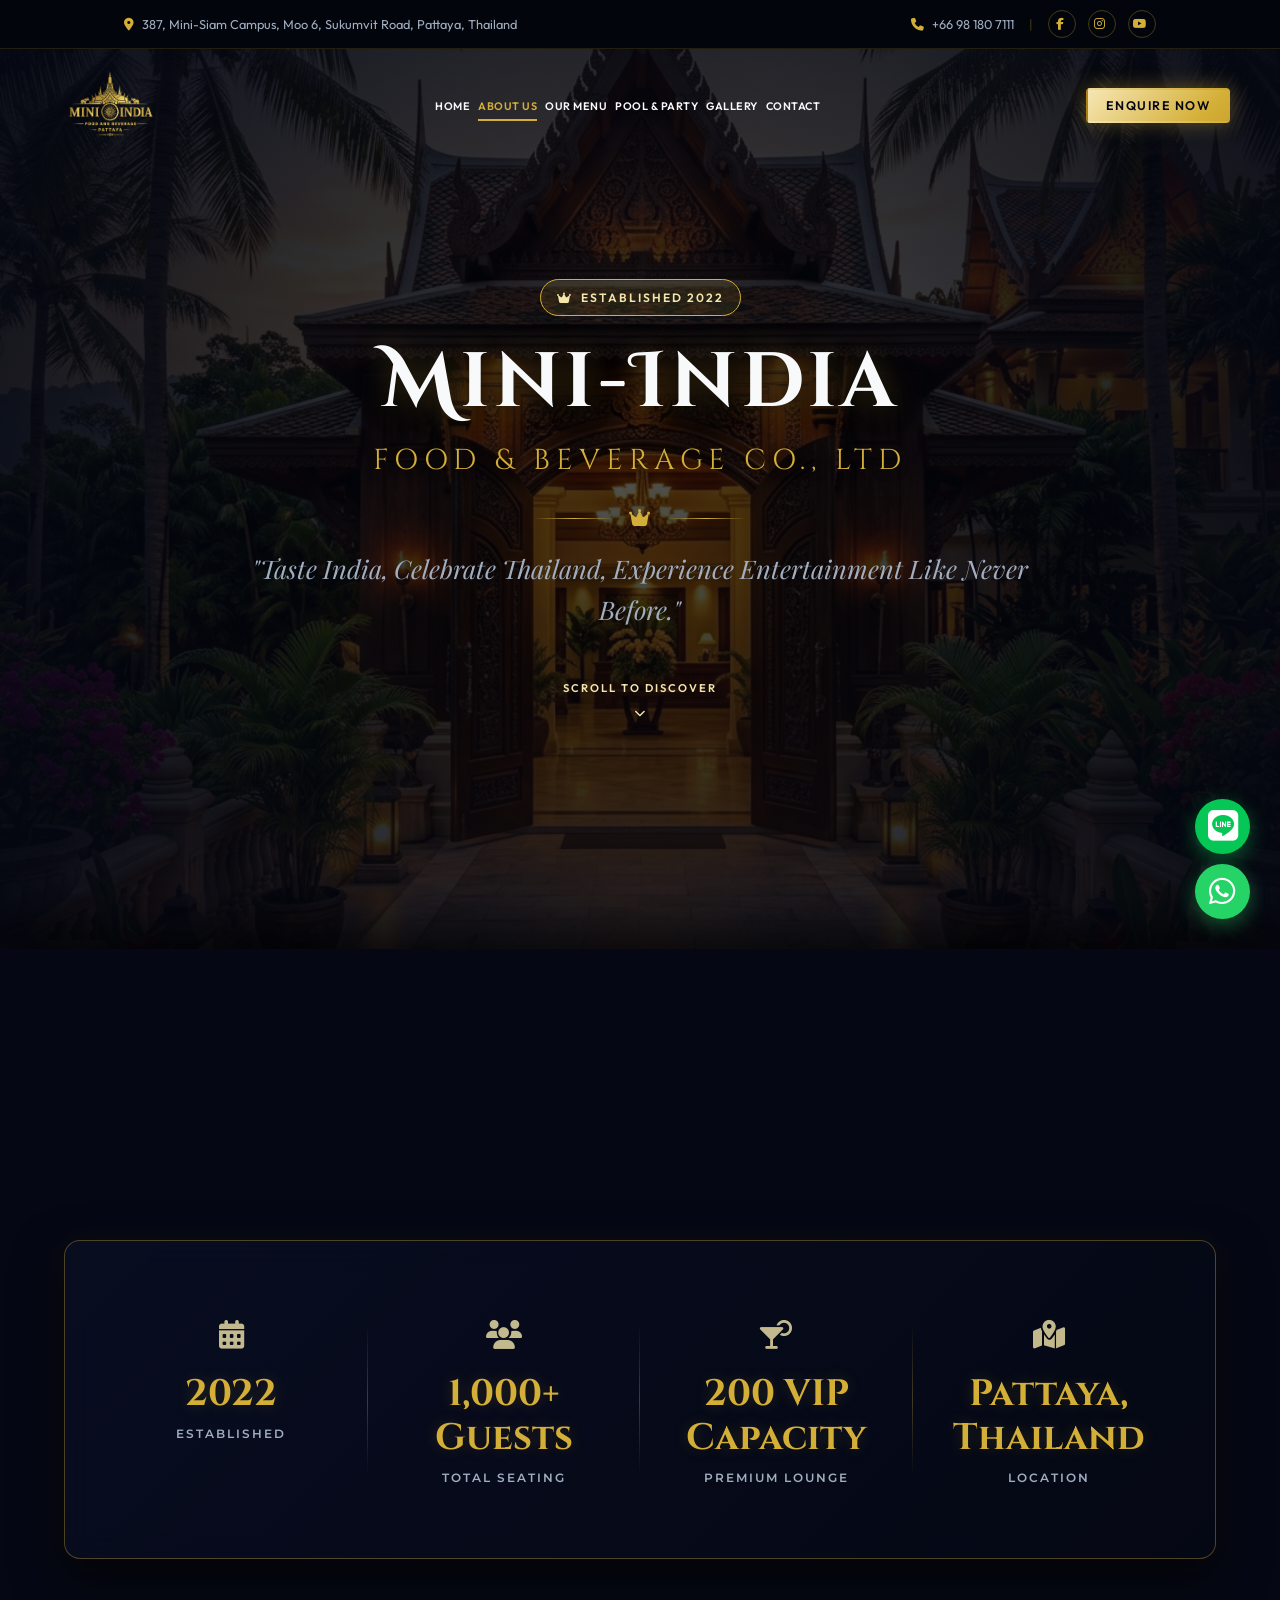
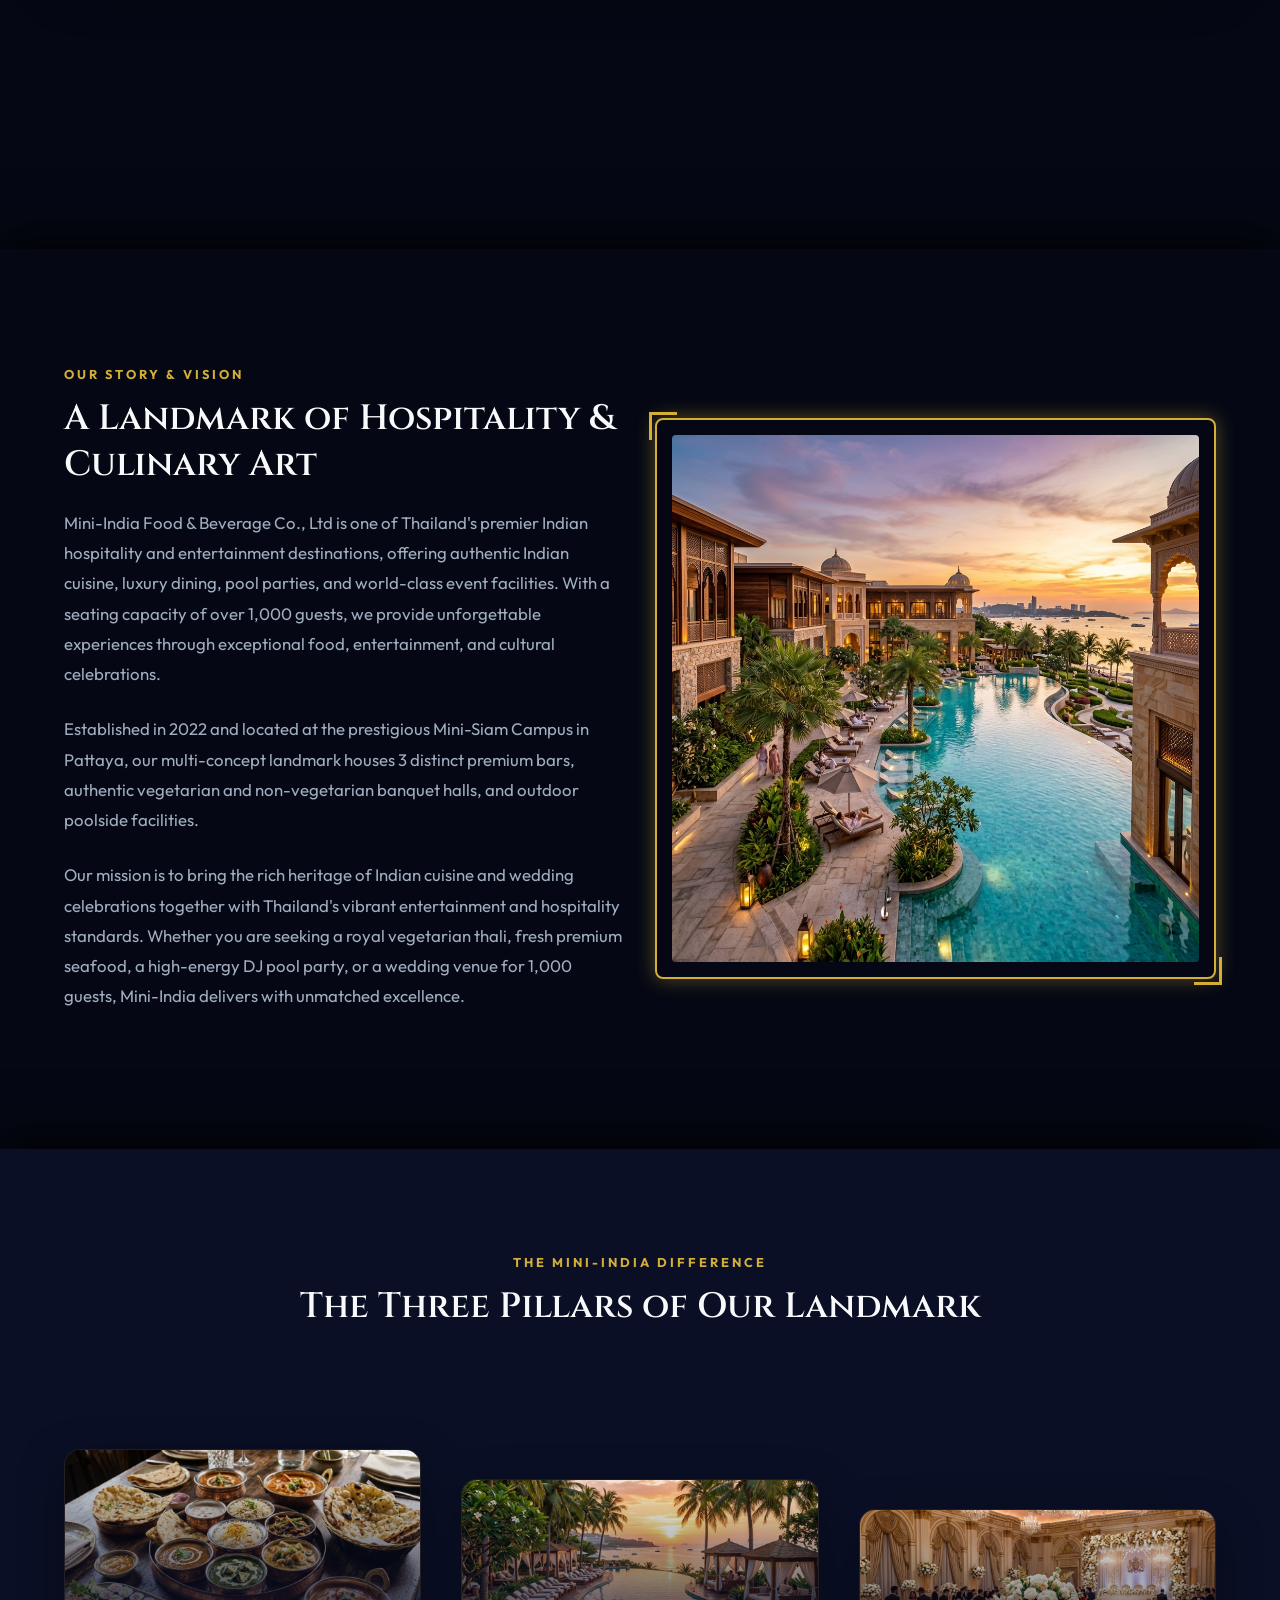
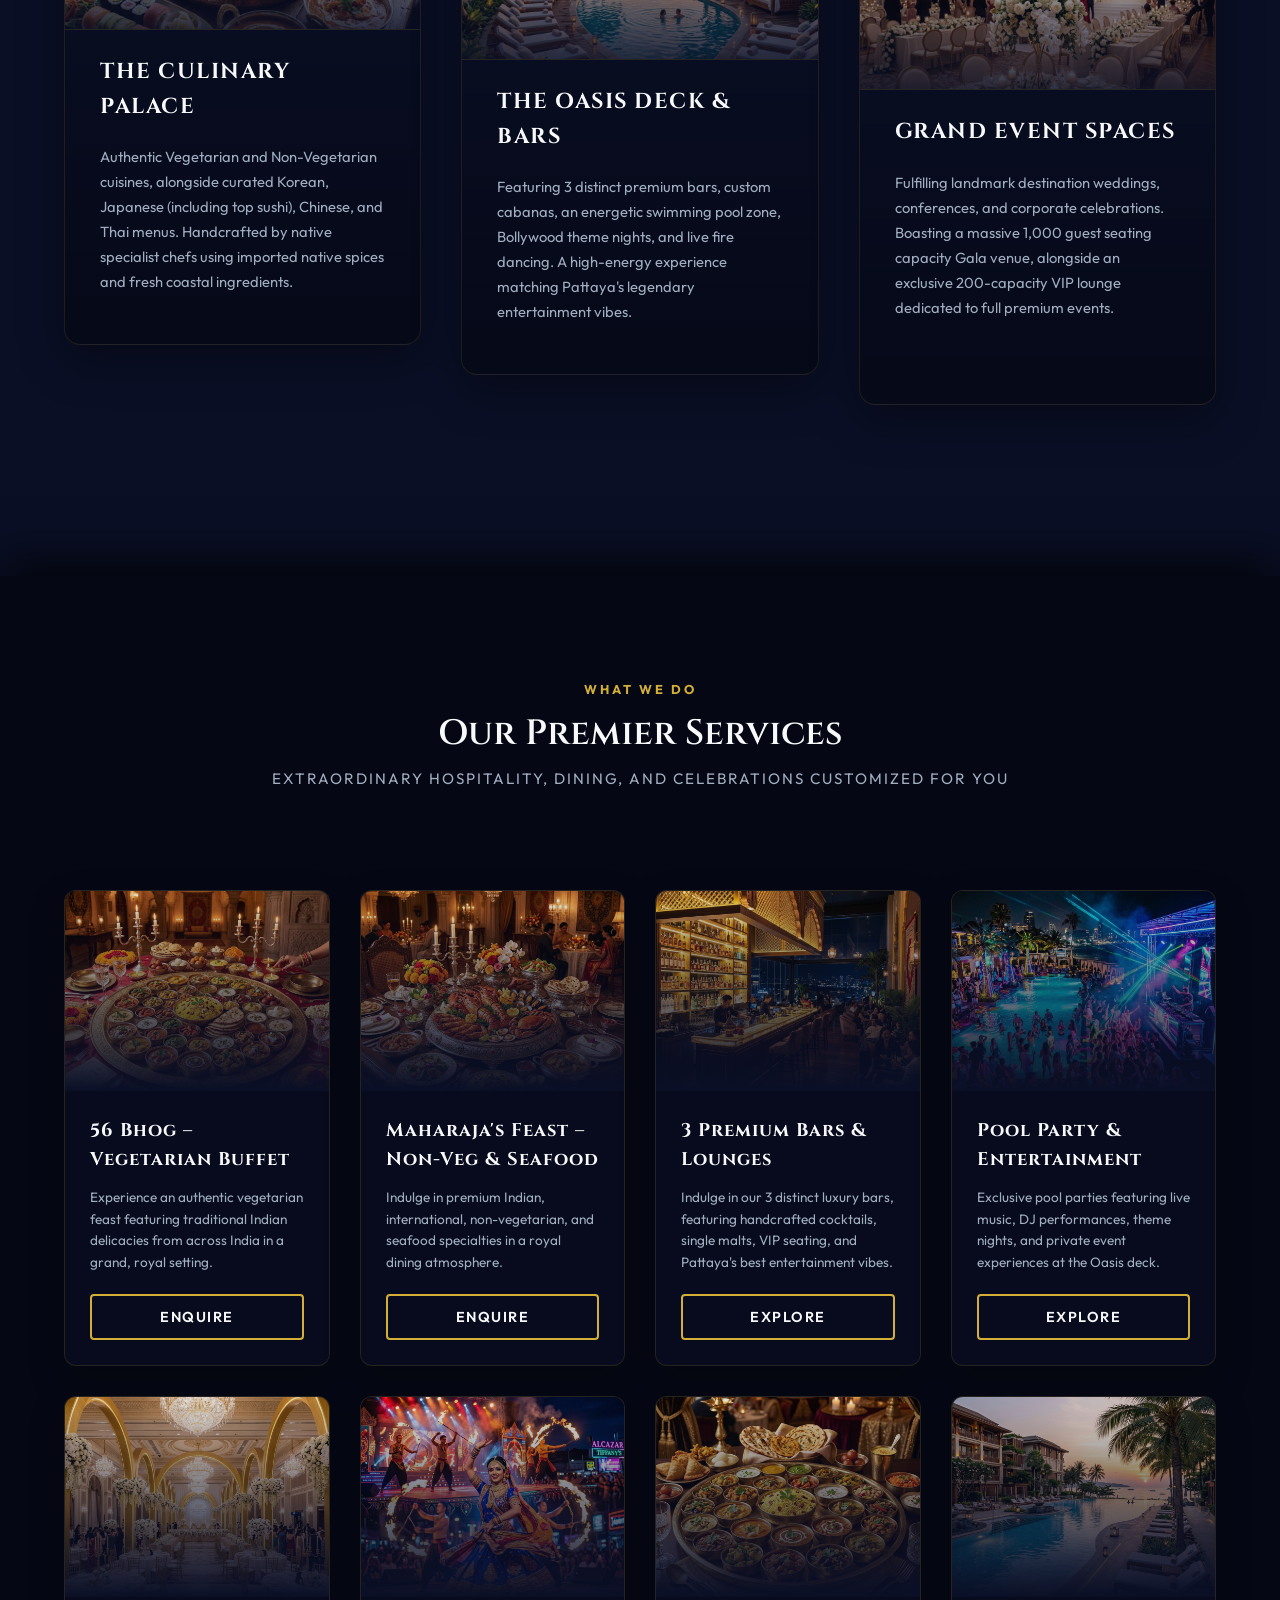
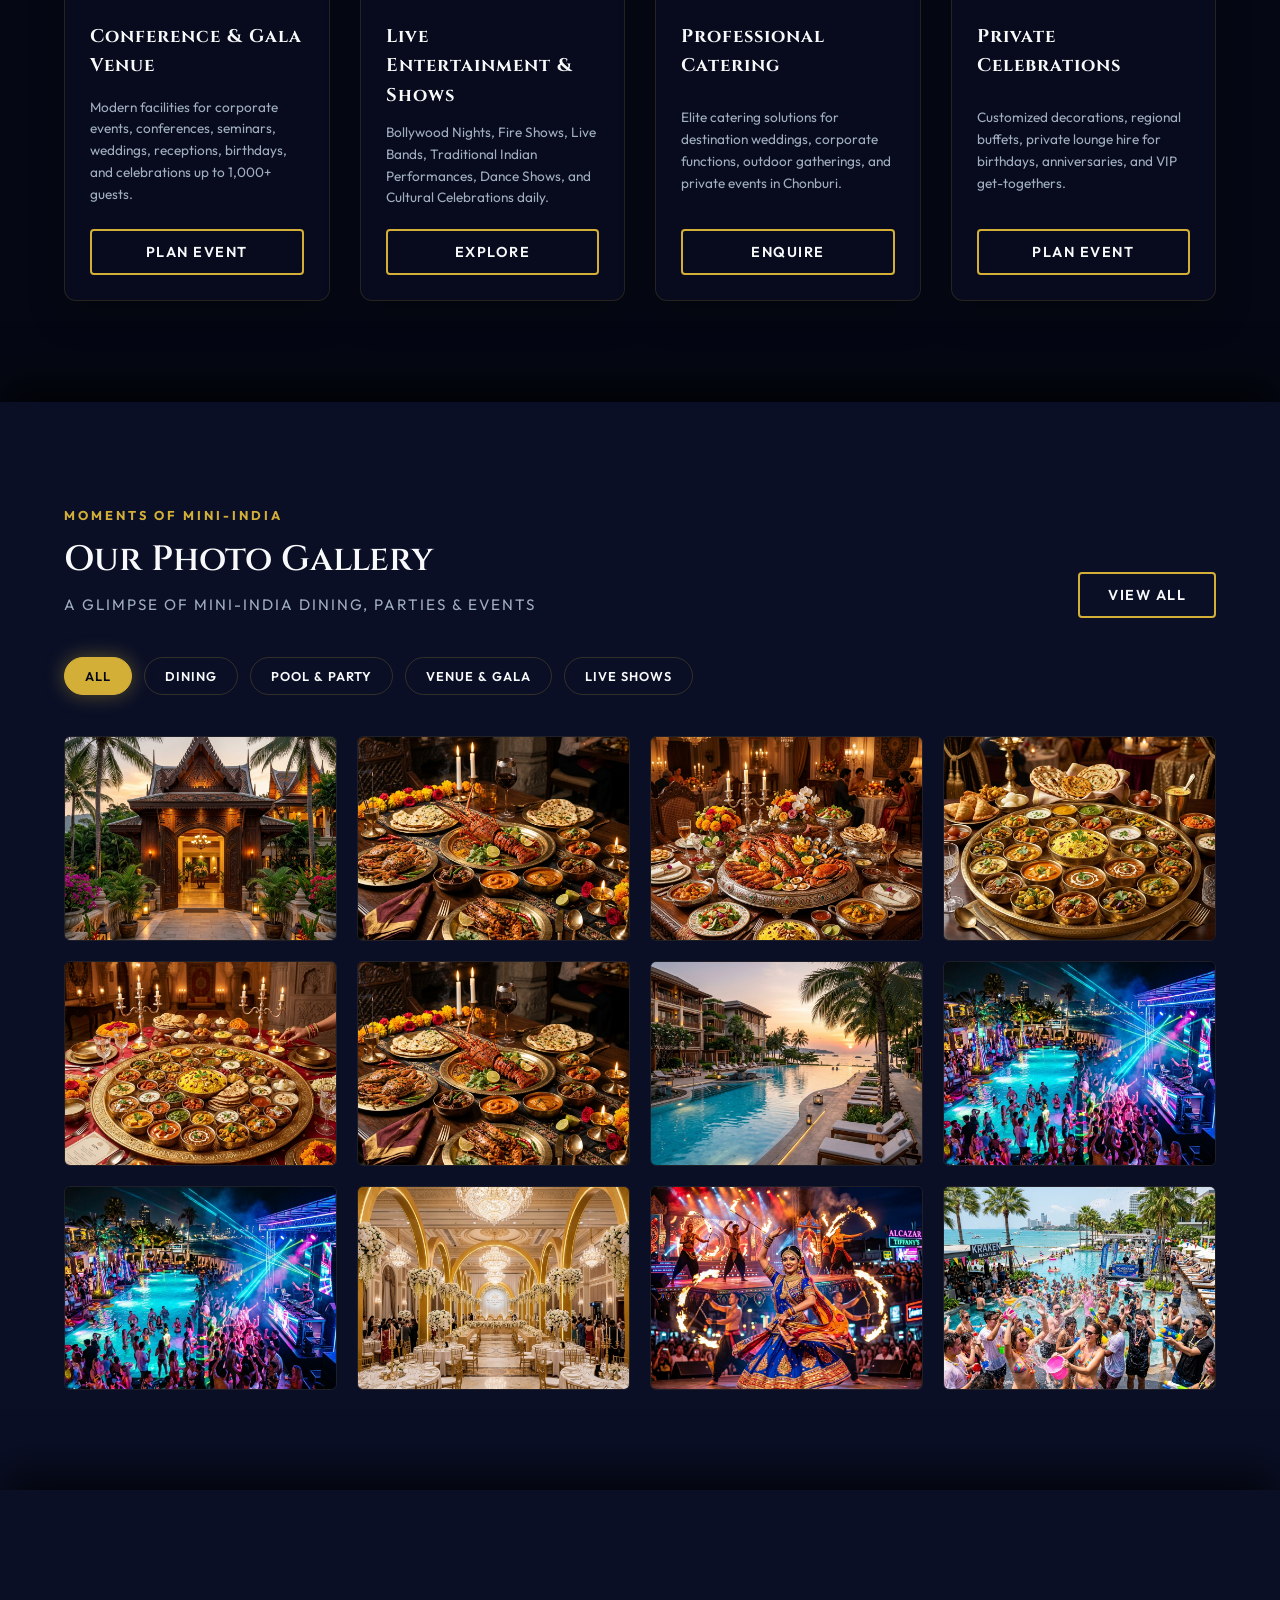
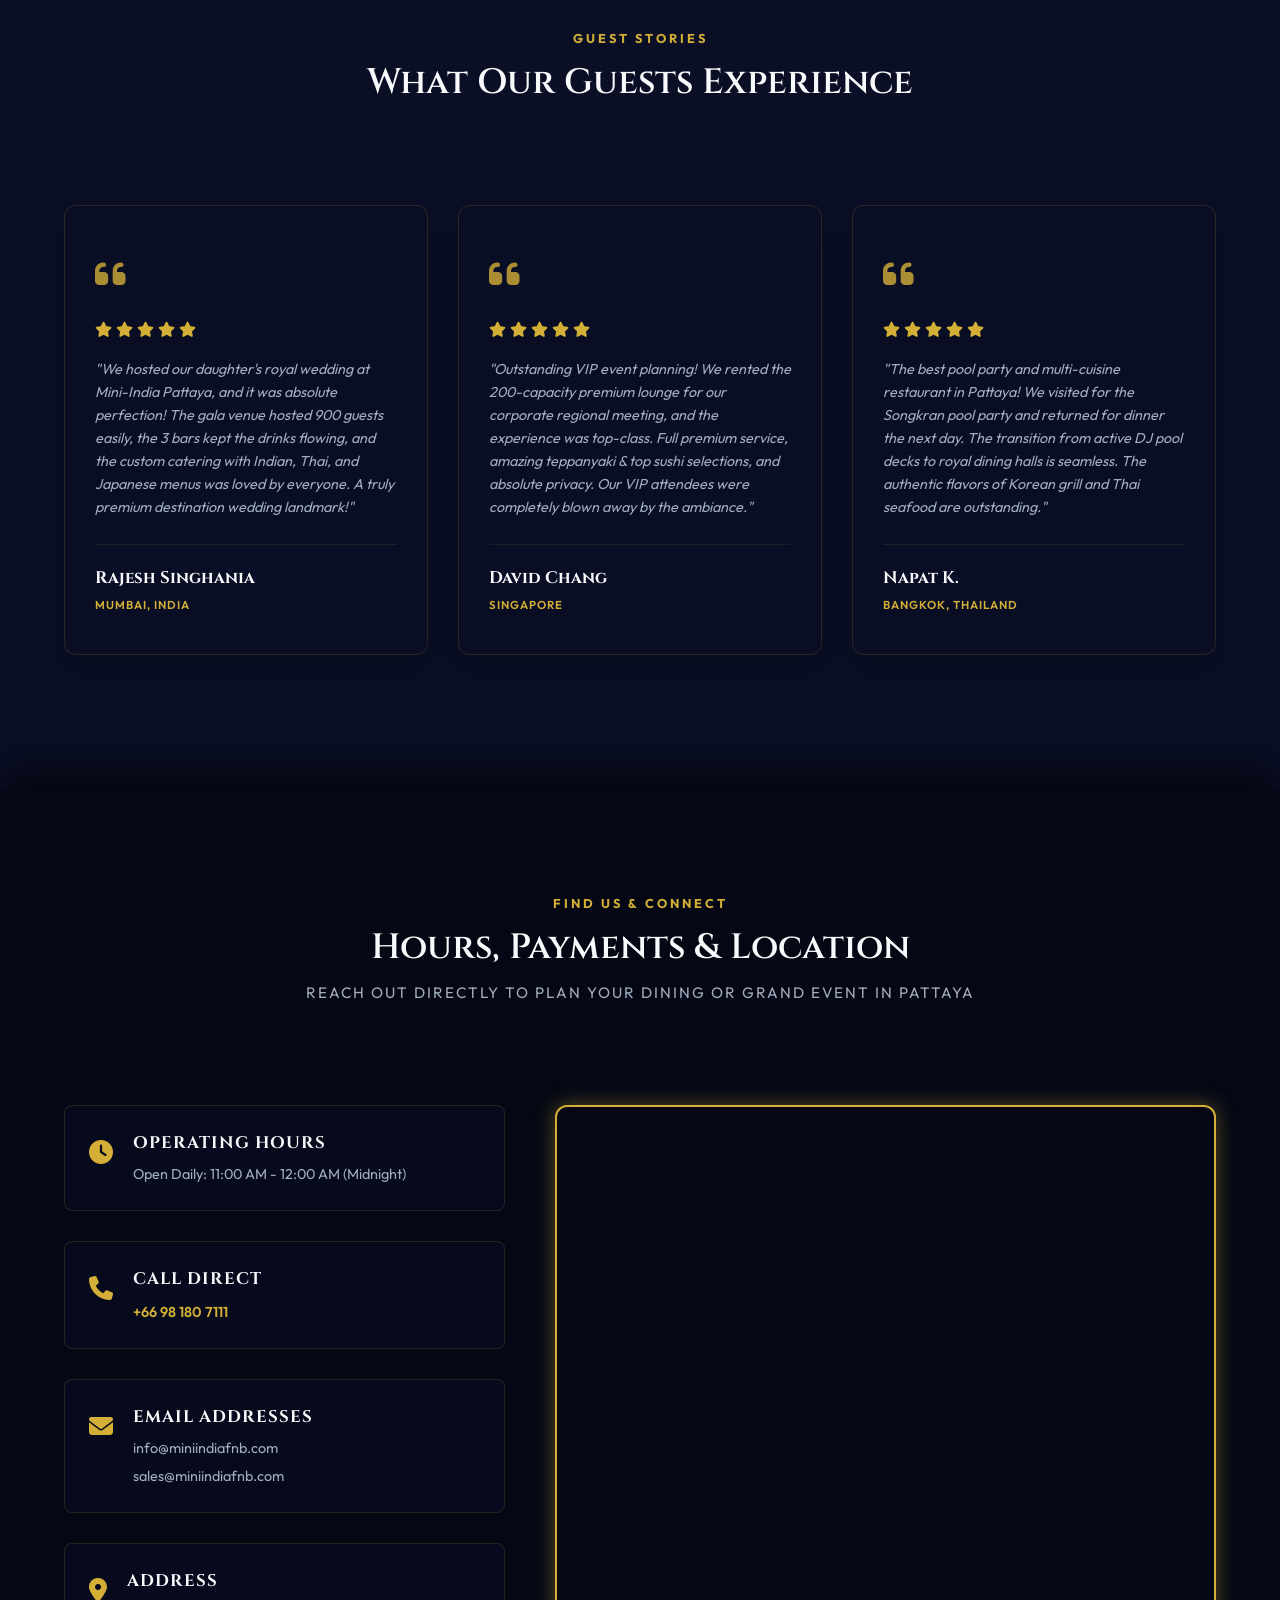
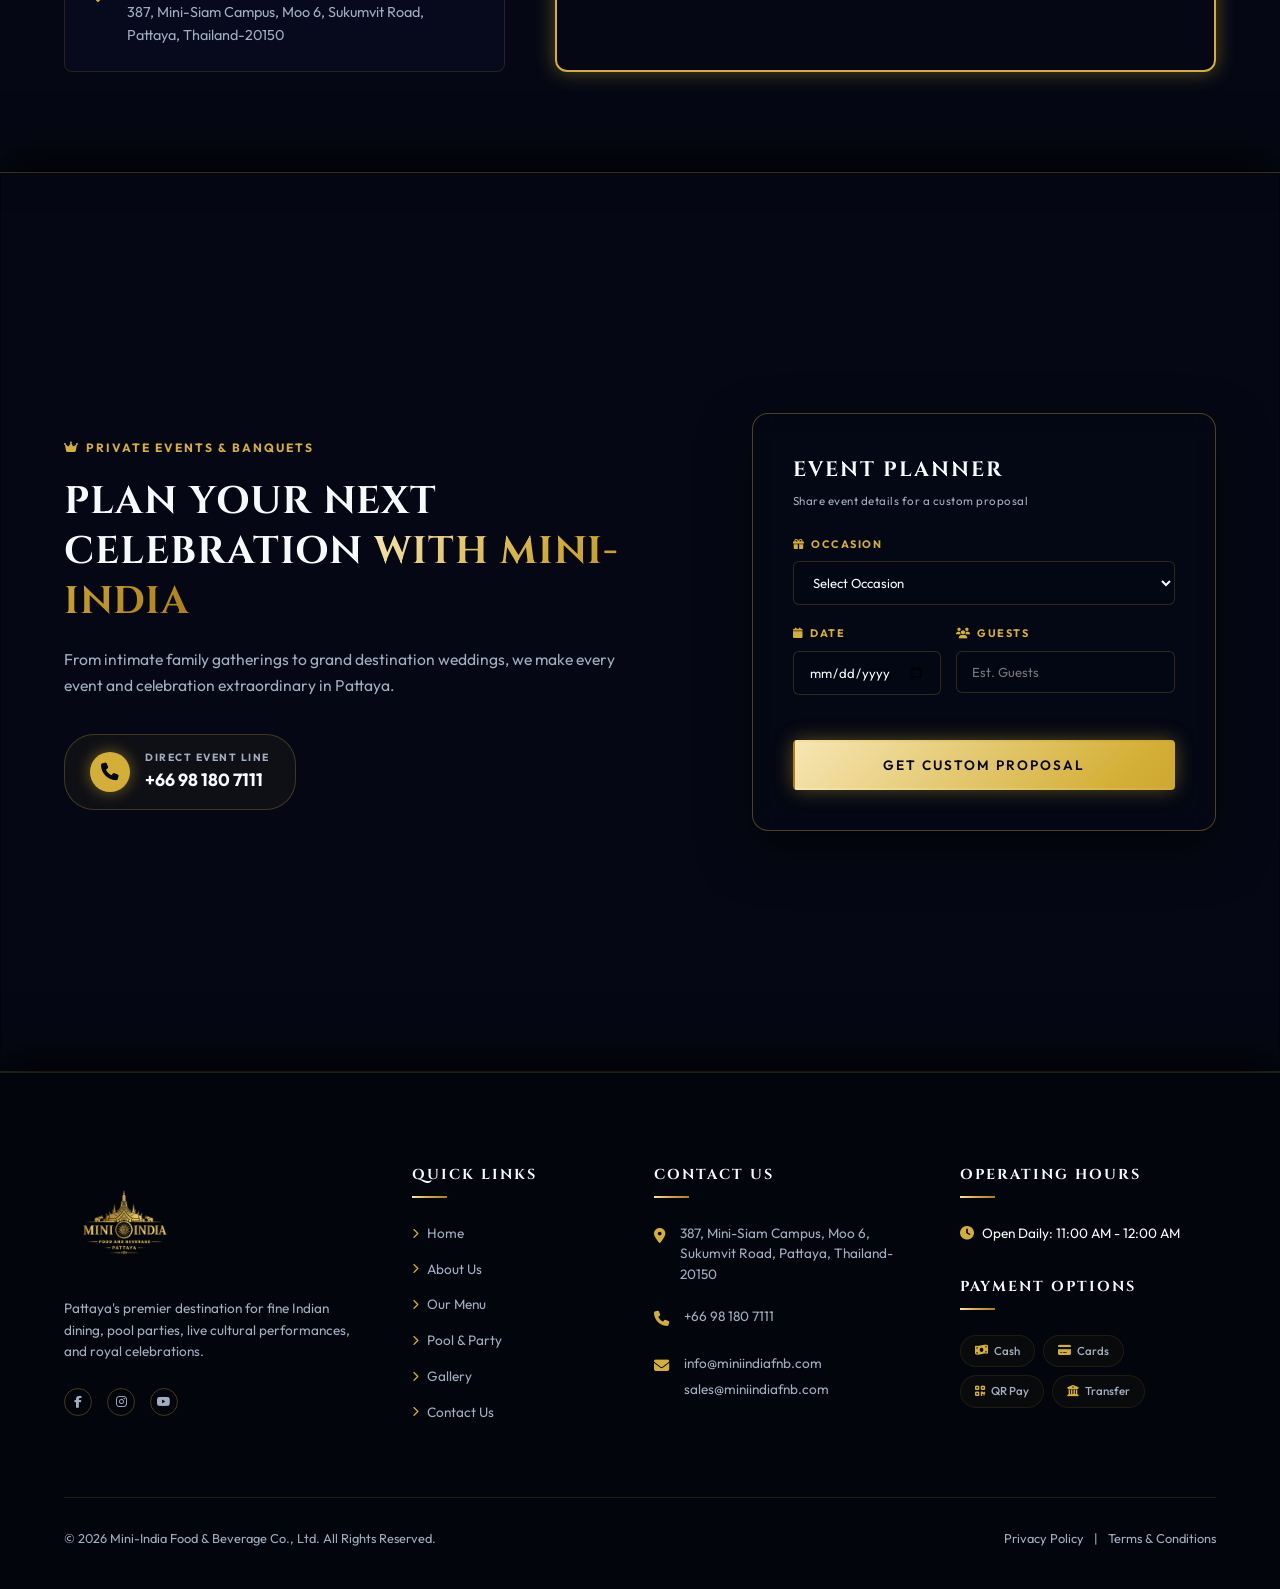
==== commit ffcdddc0: "asdf" ====
--- a/about.html
+++ b/about.html
@@ -64,8 +64,7 @@
           <li><a href="menu.html" class="nav-link">Our Menu</a></li>
           <li><a href="pool-party.html" class="nav-link">Pool & Party</a></li>
           <li><a href="gallery.html" class="nav-link">Gallery</a></li>
-          <li><a href="index.html#events" class="nav-link">Events</a></li>
-          <li><a href="index.html#contact" class="nav-link">Contact</a></li>
+          <li><a href="contact.html" class="nav-link">Contact</a></li>
         </ul>
       </nav>
 
@@ -741,6 +740,7 @@
             <li><a href="menu.html"><i class="fa-solid fa-chevron-right"></i> Our Menu</a></li>
             <li><a href="pool-party.html"><i class="fa-solid fa-chevron-right"></i> Pool & Party</a></li>
             <li><a href="gallery.html"><i class="fa-solid fa-chevron-right"></i> Gallery</a></li>
+            <li><a href="contact.html"><i class="fa-solid fa-chevron-right"></i> Contact Us</a></li>
           </ul>
         </div>
 
--- a/styles.css
+++ b/styles.css
@@ -2518,7 +2518,697 @@
 }
 
 /* ==========================================================================
-   17. Standalone About Us Page Custom Styles
+   17a. Standalone Contact Page Premium Styles
+   ========================================================================== */
+
+.contact-page-html {
+  scroll-snap-type: none;
+}
+
+.contact-page {
+  background:
+    radial-gradient(circle at top left, rgba(212, 175, 55, 0.08), transparent 30%),
+    radial-gradient(circle at top right, rgba(226, 88, 34, 0.08), transparent 24%),
+    linear-gradient(180deg, #040712 0%, #050814 100%);
+}
+
+.contact-page section,
+.contact-page .action-footer-panel {
+  min-height: auto;
+  scroll-snap-align: none;
+  scroll-snap-stop: normal;
+  display: block;
+  box-shadow: none;
+  background: transparent;
+}
+
+.contact-hero-section {
+  position: relative;
+  min-height: 100vh !important;
+  padding: 170px 0 110px;
+  overflow: hidden;
+  display: flex !important;
+  align-items: center;
+}
+
+.contact-hero-media {
+  position: absolute;
+  inset: 0;
+}
+
+.contact-hero-image {
+  width: 100%;
+  height: 100%;
+  object-fit: cover;
+  filter: brightness(0.26) saturate(1.05);
+  transform: scale(1.08);
+}
+
+.contact-hero-overlay {
+  position: absolute;
+  inset: 0;
+  background:
+    linear-gradient(120deg, rgba(5, 8, 20, 0.92) 18%, rgba(5, 8, 20, 0.56) 56%, rgba(5, 8, 20, 0.84) 100%),
+    radial-gradient(circle at center, rgba(212, 175, 55, 0.12), transparent 48%);
+}
+
+.contact-hero-orb {
+  position: absolute;
+  border-radius: 50%;
+  filter: blur(18px);
+  opacity: 0.45;
+  animation: contactFloat 10s ease-in-out infinite;
+}
+
+.contact-hero-orb-one {
+  width: 300px;
+  height: 300px;
+  top: 12%;
+  right: 12%;
+  background: radial-gradient(circle, rgba(212, 175, 55, 0.35), transparent 68%);
+}
+
+.contact-hero-orb-two {
+  width: 220px;
+  height: 220px;
+  bottom: 14%;
+  left: 8%;
+  background: radial-gradient(circle, rgba(226, 88, 34, 0.24), transparent 68%);
+  animation-delay: -4s;
+}
+
+.contact-hero-layout {
+  position: relative;
+  z-index: 2;
+  display: grid;
+  grid-template-columns: minmax(0, 1.3fr) minmax(360px, 0.8fr);
+  gap: 36px;
+  align-items: center;
+}
+
+.contact-hero-title {
+  font-family: 'Cinzel', serif;
+  font-size: clamp(3rem, 6vw, 5.6rem);
+  line-height: 1.05;
+  margin: 18px 0 22px;
+  letter-spacing: 1px;
+  text-shadow: 0 10px 40px rgba(0, 0, 0, 0.6);
+}
+
+.contact-hero-text {
+  max-width: 720px;
+  font-size: 1.08rem;
+  color: rgba(248, 249, 250, 0.85);
+  margin-bottom: 32px;
+}
+
+.contact-hero-actions {
+  display: flex;
+  flex-wrap: wrap;
+  gap: 16px;
+}
+
+.contact-hero-panel {
+  position: relative;
+  padding: 32px;
+  border-radius: 28px;
+  border: 1px solid rgba(212, 175, 55, 0.22);
+  background: linear-gradient(180deg, rgba(255, 255, 255, 0.12), rgba(255, 255, 255, 0.04));
+  backdrop-filter: blur(20px);
+  box-shadow: 0 24px 80px rgba(0, 0, 0, 0.4), inset 0 1px 0 rgba(255, 255, 255, 0.08);
+}
+
+.contact-hero-panel::before {
+  content: "";
+  position: absolute;
+  inset: 1px;
+  border-radius: 27px;
+  background: linear-gradient(180deg, rgba(212, 175, 55, 0.08), rgba(255, 255, 255, 0.02));
+  pointer-events: none;
+}
+
+.contact-hero-panel-top,
+.contact-mini-stats,
+.contact-panel-actions {
+  position: relative;
+  z-index: 1;
+}
+
+.contact-panel-kicker,
+.contact-form-kicker,
+.contact-side-badge {
+  display: inline-flex;
+  align-items: center;
+  gap: 8px;
+  font-size: 0.74rem;
+  font-weight: 700;
+  letter-spacing: 2.2px;
+  color: var(--gold-light);
+  text-transform: uppercase;
+}
+
+.contact-hero-panel h2 {
+  font-family: 'Cinzel', serif;
+  font-size: 2rem;
+  line-height: 1.2;
+  margin: 16px 0 24px;
+}
+
+.contact-mini-stats {
+  display: grid;
+  gap: 14px;
+}
+
+.contact-mini-stat {
+  display: flex;
+  flex-direction: column;
+  gap: 4px;
+  padding: 16px 18px;
+  border-radius: 18px;
+  background: rgba(7, 11, 25, 0.56);
+  border: 1px solid rgba(212, 175, 55, 0.12);
+}
+
+.contact-mini-stat strong {
+  color: var(--text-light);
+  font-size: 1rem;
+}
+
+.contact-mini-stat span {
+  color: var(--text-muted);
+  font-size: 0.9rem;
+}
+
+.contact-panel-actions {
+  display: grid;
+  gap: 12px;
+  margin-top: 22px;
+}
+
+.contact-panel-link {
+  display: flex;
+  align-items: center;
+  justify-content: space-between;
+  gap: 14px;
+  padding: 14px 16px;
+  border-radius: 16px;
+  border: 1px solid rgba(212, 175, 55, 0.16);
+  background: rgba(255, 255, 255, 0.04);
+  color: var(--text-light);
+  transition: transform var(--transition-medium), border-color var(--transition-medium), background var(--transition-medium);
+}
+
+.contact-panel-link:hover {
+  transform: translateX(6px);
+  border-color: rgba(212, 175, 55, 0.42);
+  background: rgba(212, 175, 55, 0.08);
+}
+
+.contact-cards-section,
+.contact-form-section,
+.contact-location-section,
+.contact-faq-section {
+  padding: 100px 0;
+}
+
+.contact-cards-grid {
+  display: grid;
+  grid-template-columns: repeat(3, minmax(0, 1fr));
+  gap: 24px;
+}
+
+.contact-glass-card {
+  position: relative;
+  padding: 30px;
+  border-radius: 26px;
+  overflow: hidden;
+  min-height: 250px;
+  border: 1px solid rgba(212, 175, 55, 0.14);
+  background:
+    linear-gradient(180deg, rgba(13, 19, 44, 0.94) 0%, rgba(8, 12, 26, 0.98) 100%);
+  box-shadow: 0 18px 55px rgba(0, 0, 0, 0.28);
+  transition: transform var(--transition-medium), border-color var(--transition-medium), box-shadow var(--transition-medium);
+}
+
+.contact-glass-card::before {
+  content: "";
+  position: absolute;
+  inset: 0;
+  background: linear-gradient(135deg, rgba(212, 175, 55, 0.14), transparent 42%, rgba(226, 88, 34, 0.07));
+  opacity: 0;
+  transition: opacity var(--transition-medium);
+}
+
+.contact-glass-card:hover {
+  transform: translateY(-10px);
+  border-color: rgba(212, 175, 55, 0.42);
+  box-shadow: 0 30px 70px rgba(0, 0, 0, 0.42);
+}
+
+.contact-glass-card:hover::before {
+  opacity: 1;
+}
+
+.contact-glass-card > * {
+  position: relative;
+  z-index: 1;
+}
+
+.contact-glass-icon {
+  width: 64px;
+  height: 64px;
+  display: inline-flex;
+  align-items: center;
+  justify-content: center;
+  border-radius: 18px;
+  background: var(--gold-gradient);
+  color: var(--bg-dark);
+  font-size: 1.4rem;
+  box-shadow: var(--gold-glow);
+  margin-bottom: 24px;
+}
+
+.contact-glass-card h3 {
+  font-family: 'Cinzel', serif;
+  font-size: 1.45rem;
+  margin-bottom: 12px;
+}
+
+.contact-glass-card p {
+  color: var(--text-muted);
+  margin-bottom: 22px;
+}
+
+.contact-glass-card strong {
+  color: var(--gold-light);
+  letter-spacing: 0.6px;
+}
+
+.contact-form-grid,
+.contact-location-grid {
+  display: grid;
+  grid-template-columns: minmax(0, 1.15fr) minmax(320px, 0.85fr);
+  gap: 28px;
+  align-items: start;
+}
+
+.contact-form-card,
+.contact-map-shell,
+.contact-side-card,
+.contact-side-feature-card,
+.contact-rail-card {
+  border-radius: 30px;
+  border: 1px solid rgba(212, 175, 55, 0.14);
+  background: linear-gradient(180deg, rgba(8, 12, 28, 0.96), rgba(5, 8, 20, 0.98));
+  box-shadow: 0 20px 60px rgba(0, 0, 0, 0.32);
+}
+
+.contact-form-card {
+  padding: 34px;
+}
+
+.contact-form-intro h3 {
+  font-family: 'Cinzel', serif;
+  font-size: 2rem;
+  margin: 14px 0 12px;
+}
+
+.contact-form-intro p {
+  color: var(--text-muted);
+}
+
+.contact-chip-group {
+  display: flex;
+  flex-wrap: wrap;
+  gap: 12px;
+  margin: 28px 0 26px;
+}
+
+.contact-chip {
+  padding: 12px 18px;
+  border-radius: 999px;
+  border: 1px solid rgba(212, 175, 55, 0.2);
+  background: rgba(255, 255, 255, 0.03);
+  color: var(--text-light);
+  cursor: pointer;
+  font-size: 0.9rem;
+  transition: all var(--transition-medium);
+}
+
+.contact-chip:hover,
+.contact-chip.active {
+  background: var(--gold-gradient);
+  color: var(--bg-dark);
+  border-color: transparent;
+  box-shadow: var(--gold-glow);
+}
+
+.contact-premium-form .form-input-group {
+  margin-bottom: 18px;
+}
+
+.contact-premium-form label {
+  display: flex;
+  align-items: center;
+  gap: 10px;
+  margin-bottom: 10px;
+  color: var(--gold-light);
+  font-size: 0.82rem;
+  font-weight: 700;
+  letter-spacing: 1.4px;
+}
+
+.contact-premium-form input,
+.contact-premium-form select,
+.contact-premium-form textarea {
+  width: 100%;
+  padding: 16px 18px;
+  border-radius: 16px;
+  border: 1px solid rgba(212, 175, 55, 0.12);
+  background: rgba(255, 255, 255, 0.04);
+  color: var(--text-light);
+  outline: none;
+  transition: border-color var(--transition-fast), box-shadow var(--transition-fast), transform var(--transition-fast);
+}
+
+.contact-premium-form input:focus,
+.contact-premium-form select:focus,
+.contact-premium-form textarea:focus {
+  border-color: rgba(212, 175, 55, 0.48);
+  box-shadow: 0 0 0 4px rgba(212, 175, 55, 0.1);
+  transform: translateY(-1px);
+}
+
+.contact-premium-form option {
+  color: var(--text-dark);
+}
+
+.contact-form-two-col {
+  display: grid;
+  grid-template-columns: repeat(2, minmax(0, 1fr));
+  gap: 18px;
+}
+
+.contact-submit-btn {
+  margin-top: 8px;
+}
+
+.contact-form-status {
+  min-height: 24px;
+  margin-top: 14px;
+  color: var(--gold-light);
+  font-size: 0.92rem;
+}
+
+.contact-side-stack {
+  display: grid;
+  gap: 20px;
+}
+
+.contact-side-card,
+.contact-side-feature-card {
+  padding: 26px;
+}
+
+.contact-side-card {
+  display: grid;
+  grid-template-columns: 58px 1fr;
+  gap: 16px;
+  align-items: start;
+}
+
+.contact-side-icon {
+  width: 58px;
+  height: 58px;
+  display: inline-flex;
+  align-items: center;
+  justify-content: center;
+  border-radius: 18px;
+  background: rgba(212, 175, 55, 0.12);
+  color: var(--gold);
+  font-size: 1.2rem;
+}
+
+.contact-side-card h3,
+.contact-side-feature-card h3,
+.contact-rail-card h3 {
+  font-family: 'Cinzel', serif;
+  font-size: 1.2rem;
+  margin-bottom: 10px;
+}
+
+.contact-side-card p,
+.contact-side-feature-card p,
+.contact-rail-card p {
+  color: var(--text-muted);
+}
+
+.contact-feature-list {
+  list-style: none;
+  margin-top: 18px;
+  display: grid;
+  gap: 14px;
+}
+
+.contact-feature-list li {
+  display: flex;
+  gap: 12px;
+  align-items: flex-start;
+  color: var(--text-light);
+}
+
+.contact-feature-list i {
+  color: var(--gold);
+  margin-top: 4px;
+}
+
+.contact-map-shell {
+  padding: 26px;
+}
+
+.contact-map-header {
+  margin-bottom: 22px;
+}
+
+.contact-map-frame {
+  position: relative;
+  overflow: hidden;
+  border-radius: 26px;
+  min-height: 480px;
+  border: 1px solid rgba(212, 175, 55, 0.16);
+}
+
+.contact-map-frame iframe {
+  filter: saturate(0.82) contrast(1.02) brightness(0.9);
+}
+
+.contact-detail-rail {
+  display: grid;
+  gap: 20px;
+}
+
+.contact-rail-card {
+  padding: 26px;
+}
+
+.contact-faq-list {
+  max-width: 960px;
+  margin: 0 auto;
+  display: grid;
+  gap: 18px;
+}
+
+.contact-faq-item {
+  border-radius: 24px;
+  border: 1px solid rgba(212, 175, 55, 0.14);
+  background: linear-gradient(180deg, rgba(11, 16, 36, 0.96), rgba(5, 8, 20, 0.98));
+  overflow: hidden;
+  transition: border-color var(--transition-medium), transform var(--transition-medium);
+}
+
+.contact-faq-item.active,
+.contact-faq-item:hover {
+  border-color: rgba(212, 175, 55, 0.34);
+  transform: translateY(-2px);
+}
+
+.contact-faq-trigger {
+  width: 100%;
+  display: flex;
+  justify-content: space-between;
+  align-items: center;
+  gap: 18px;
+  padding: 24px 26px;
+  background: transparent;
+  border: none;
+  color: var(--text-light);
+  text-align: left;
+  cursor: pointer;
+  font-family: 'Cinzel', serif;
+  font-size: 1.05rem;
+}
+
+.contact-faq-trigger i {
+  color: var(--gold);
+  transition: transform var(--transition-medium);
+}
+
+.contact-faq-item.active .contact-faq-trigger i {
+  transform: rotate(45deg);
+}
+
+.contact-faq-content {
+  max-height: 0;
+  overflow: hidden;
+  transition: max-height var(--transition-medium), padding var(--transition-medium);
+  padding: 0 26px;
+}
+
+.contact-faq-item.active .contact-faq-content {
+  max-height: 180px;
+  padding: 0 26px 24px;
+}
+
+.contact-faq-content p {
+  color: var(--text-muted);
+}
+
+@keyframes contactFloat {
+  0%, 100% { transform: translate3d(0, 0, 0) scale(1); }
+  50% { transform: translate3d(0, -18px, 0) scale(1.04); }
+}
+
+@media (max-width: 1100px) {
+  .contact-hero-layout,
+  .contact-form-grid,
+  .contact-location-grid {
+    grid-template-columns: 1fr;
+  }
+
+  .contact-cards-grid {
+    grid-template-columns: 1fr;
+  }
+
+  .contact-hero-panel {
+    max-width: 700px;
+  }
+}
+
+@media (max-width: 700px) {
+  .contact-hero-section {
+    padding: 140px 0 90px;
+  }
+
+  .contact-hero-title {
+    font-size: 2.45rem;
+  }
+
+  .contact-form-card,
+  .contact-map-shell,
+  .contact-side-card,
+  .contact-side-feature-card,
+  .contact-rail-card,
+  .contact-glass-card {
+    padding: 22px;
+    border-radius: 22px;
+  }
+
+  .contact-form-two-col {
+    grid-template-columns: 1fr;
+    gap: 0;
+  }
+
+  .contact-faq-trigger {
+    padding: 20px;
+    font-size: 0.95rem;
+  }
+
+  .contact-faq-item.active .contact-faq-content {
+    padding: 0 20px 20px;
+  }
+
+  .contact-map-frame {
+    min-height: 320px;
+  }
+}
+
+.simple-contact-html {
+  scroll-snap-type: none;
+}
+
+.simple-contact-page {
+  background-color: var(--bg-dark);
+}
+
+.simple-contact-page section {
+  min-height: auto;
+  display: block;
+  scroll-snap-align: none;
+  scroll-snap-stop: normal;
+  box-shadow: none;
+  background: transparent;
+}
+
+.simple-contact-page .main-header {
+  top: 0;
+  background: rgba(5, 8, 20, 0.95);
+}
+
+.simple-contact-page .nav-menu {
+  background-color: transparent;
+}
+
+.simple-contact-main {
+  padding-top: 120px;
+}
+
+.simple-contact-section {
+  padding: 70px 0 100px;
+}
+
+.simple-contact-header {
+  max-width: 760px;
+  margin: 0 auto 50px;
+}
+
+.simple-contact-grid {
+  display: grid;
+  grid-template-columns: 0.95fr 1.05fr;
+  gap: 36px;
+  align-items: start;
+}
+
+.simple-contact-details {
+  display: grid;
+  gap: 22px;
+}
+
+.simple-contact-form-card {
+  padding: 32px;
+  border-radius: 16px;
+  background: rgba(10, 15, 38, 0.55);
+  border: 1px solid rgba(212, 175, 55, 0.18);
+}
+
+.simple-contact-form-title {
+  font-family: 'Cinzel', serif;
+  font-size: 1.7rem;
+  color: var(--text-light);
+  margin-bottom: 24px;
+}
+
+.simple-contact-form .contact-form-two-col {
+  margin-bottom: 0;
+}
+
+@media (max-width: 900px) {
+  .simple-contact-grid {
+    grid-template-columns: 1fr;
+  }
+}
+
+/* ==========================================================================
+   17b. Standalone About Us Page Custom Styles
    ========================================================================== */
 
 /* 3D Ornate Doors Hero Banner */
@@ -3268,12 +3958,30 @@
   background: rgba(10, 15, 38, 0.45);
   border: 1px solid rgba(212, 175, 55, 0.15);
   border-radius: 8px;
+  transition: transform var(--transition-medium), border-color var(--transition-medium), box-shadow var(--transition-medium), background var(--transition-medium);
+}
+
+.contact-detail-item:hover {
+  transform: translateY(-4px);
+  border-color: rgba(212, 175, 55, 0.38);
+  background: rgba(14, 20, 48, 0.72);
+  box-shadow: 0 16px 32px rgba(0, 0, 0, 0.28), 0 0 18px rgba(212, 175, 55, 0.12);
+}
+
+.contact-detail-item:hover .contact-detail-icon {
+  color: var(--gold-light);
+  transform: scale(1.06);
+}
+
+.contact-detail-item:hover .contact-detail-body h4 {
+  color: var(--gold-light);
 }
 
 .contact-detail-icon {
   font-size: 1.5rem;
   color: var(--gold);
   margin-top: 3px;
+  transition: transform var(--transition-medium), color var(--transition-medium);
 }
 
 .contact-detail-body h4 {
@@ -3282,6 +3990,7 @@
   color: var(--text-light);
   margin-bottom: 6px;
   letter-spacing: 1px;
+  transition: color var(--transition-medium);
 }
 
 .contact-detail-body p, .contact-detail-body a {
@@ -4178,6 +4887,77 @@
   font-size: 0.95rem;
 }
 
+/* ==========================================================================
+   21. Standalone Catering Section Styles
+   ========================================================================== */
+.menu-catering-section {
+  padding: 100px 0;
+  background-color: var(--bg-dark-secondary);
+  border-top: 1px solid rgba(212, 175, 55, 0.12);
+  position: relative;
+}
+
+.catering-grid {
+  display: grid;
+  grid-template-columns: repeat(3, 1fr);
+  gap: 30px;
+  margin-top: 50px;
+}
+
+.catering-card {
+  background: rgba(10, 15, 38, 0.45);
+  border: 1px solid rgba(212, 175, 55, 0.15);
+  border-radius: 12px;
+  padding: 45px 30px;
+  text-align: center;
+  transition: all var(--transition-medium);
+  box-shadow: 0 15px 35px rgba(0, 0, 0, 0.25);
+}
+
+.catering-card:hover {
+  transform: translateY(-6px);
+  border-color: var(--gold);
+  box-shadow: var(--gold-glow), 0 20px 45px rgba(0, 0, 0, 0.4);
+  background: rgba(10, 15, 38, 0.65);
+}
+
+.catering-icon {
+  width: 60px;
+  height: 60px;
+  border-radius: 50%;
+  background-color: rgba(212, 175, 55, 0.1);
+  border: 1px solid rgba(212, 175, 55, 0.2);
+  display: flex;
+  align-items: center;
+  justify-content: center;
+  color: var(--gold);
+  font-size: 1.6rem;
+  margin: 0 auto 20px auto;
+  transition: all 0.4s ease;
+}
+
+.catering-card:hover .catering-icon {
+  background-color: var(--gold);
+  color: var(--bg-dark);
+  transform: scale(1.05);
+}
+
+.catering-card h4 {
+  font-family: 'Cinzel', serif;
+  font-size: 1.15rem;
+  font-weight: 700;
+  color: var(--text-light);
+  margin-bottom: 15px;
+  letter-spacing: 0.5px;
+}
+
+.catering-card p {
+  font-size: 0.88rem;
+  color: var(--text-muted);
+  line-height: 1.65;
+  margin-bottom: 0;
+}
+
 /* Media Queries for About Page responsiveness */
 @media (max-width: 1200px) {
   .services-grid {
@@ -4250,6 +5030,10 @@
   .halls-grid {
     grid-template-columns: 1fr;
     gap: 30px;
+  }
+  .catering-grid {
+    grid-template-columns: 1fr;
+    gap: 25px;
   }
 }
 
@@ -4304,4 +5088,7 @@
   .halls-grid {
     grid-template-columns: 1fr;
   }
-}
+  .catering-grid {
+    grid-template-columns: 1fr;
+  }
+}
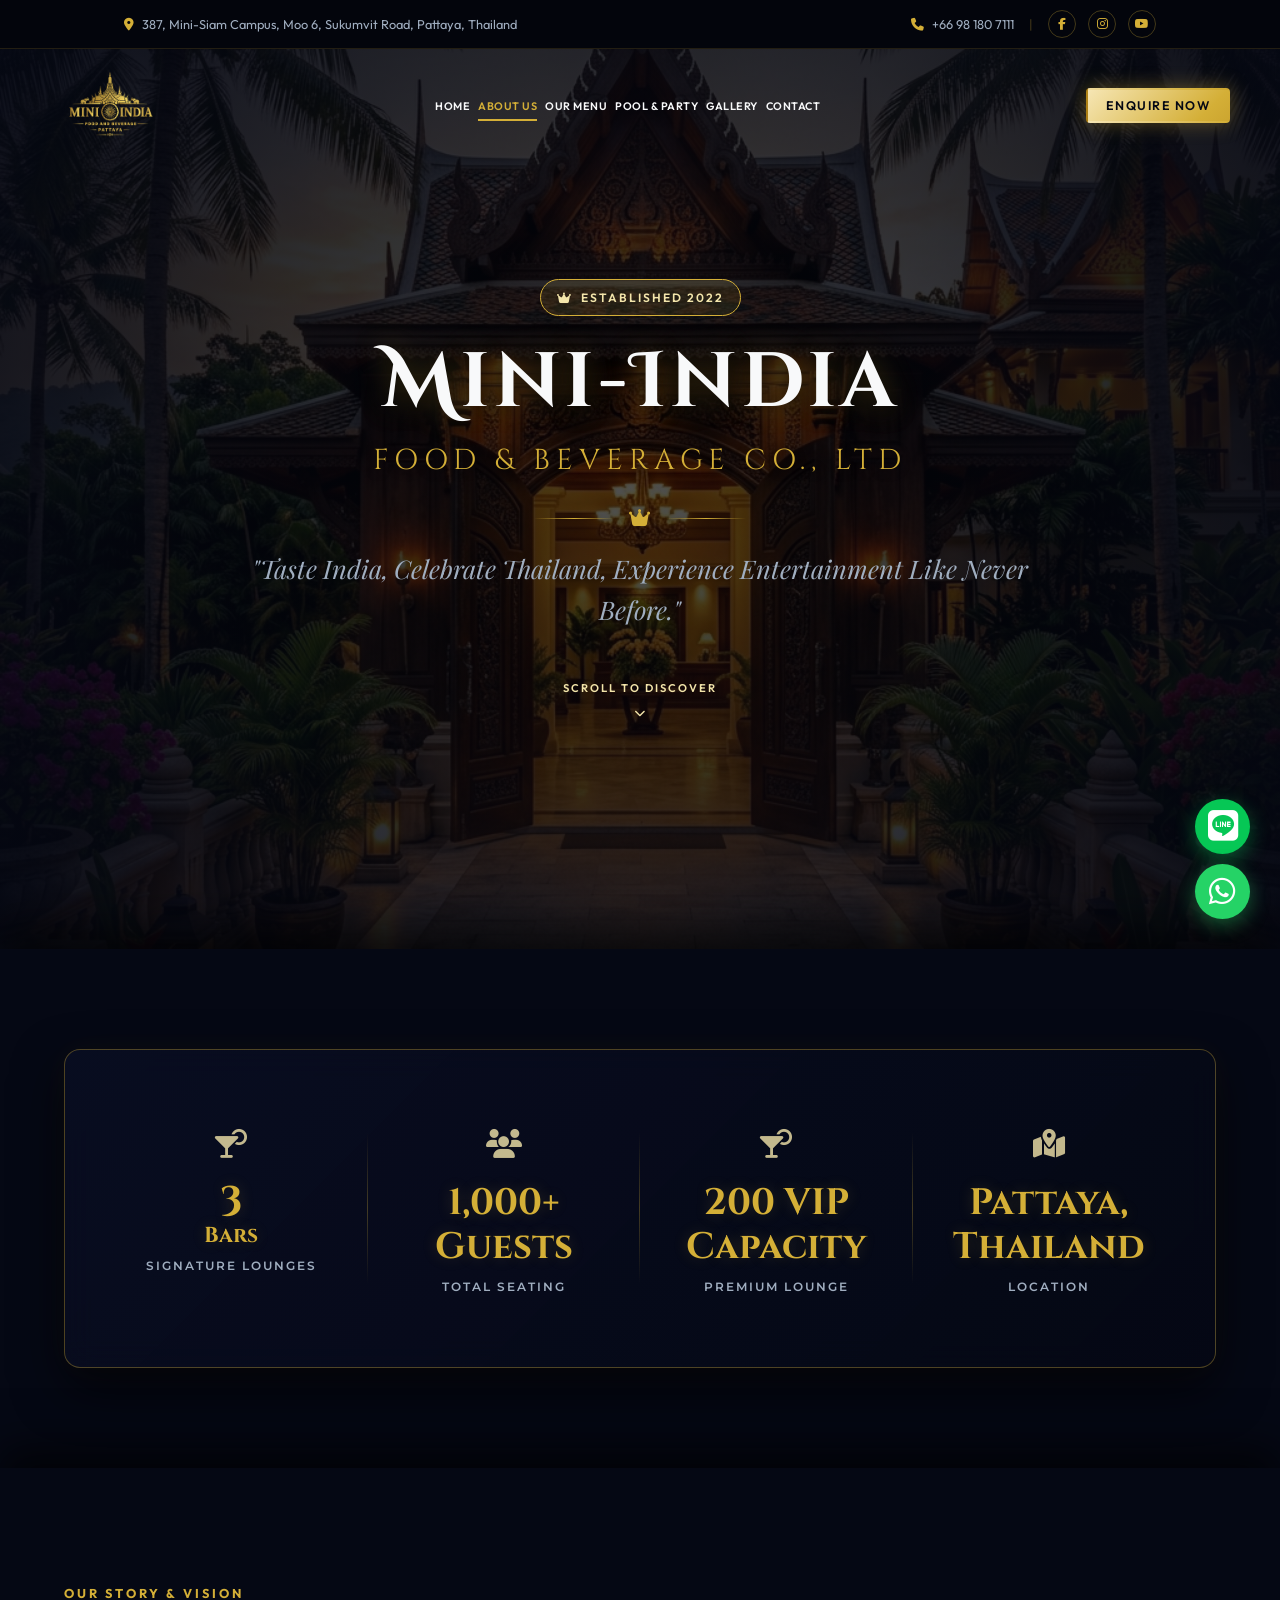
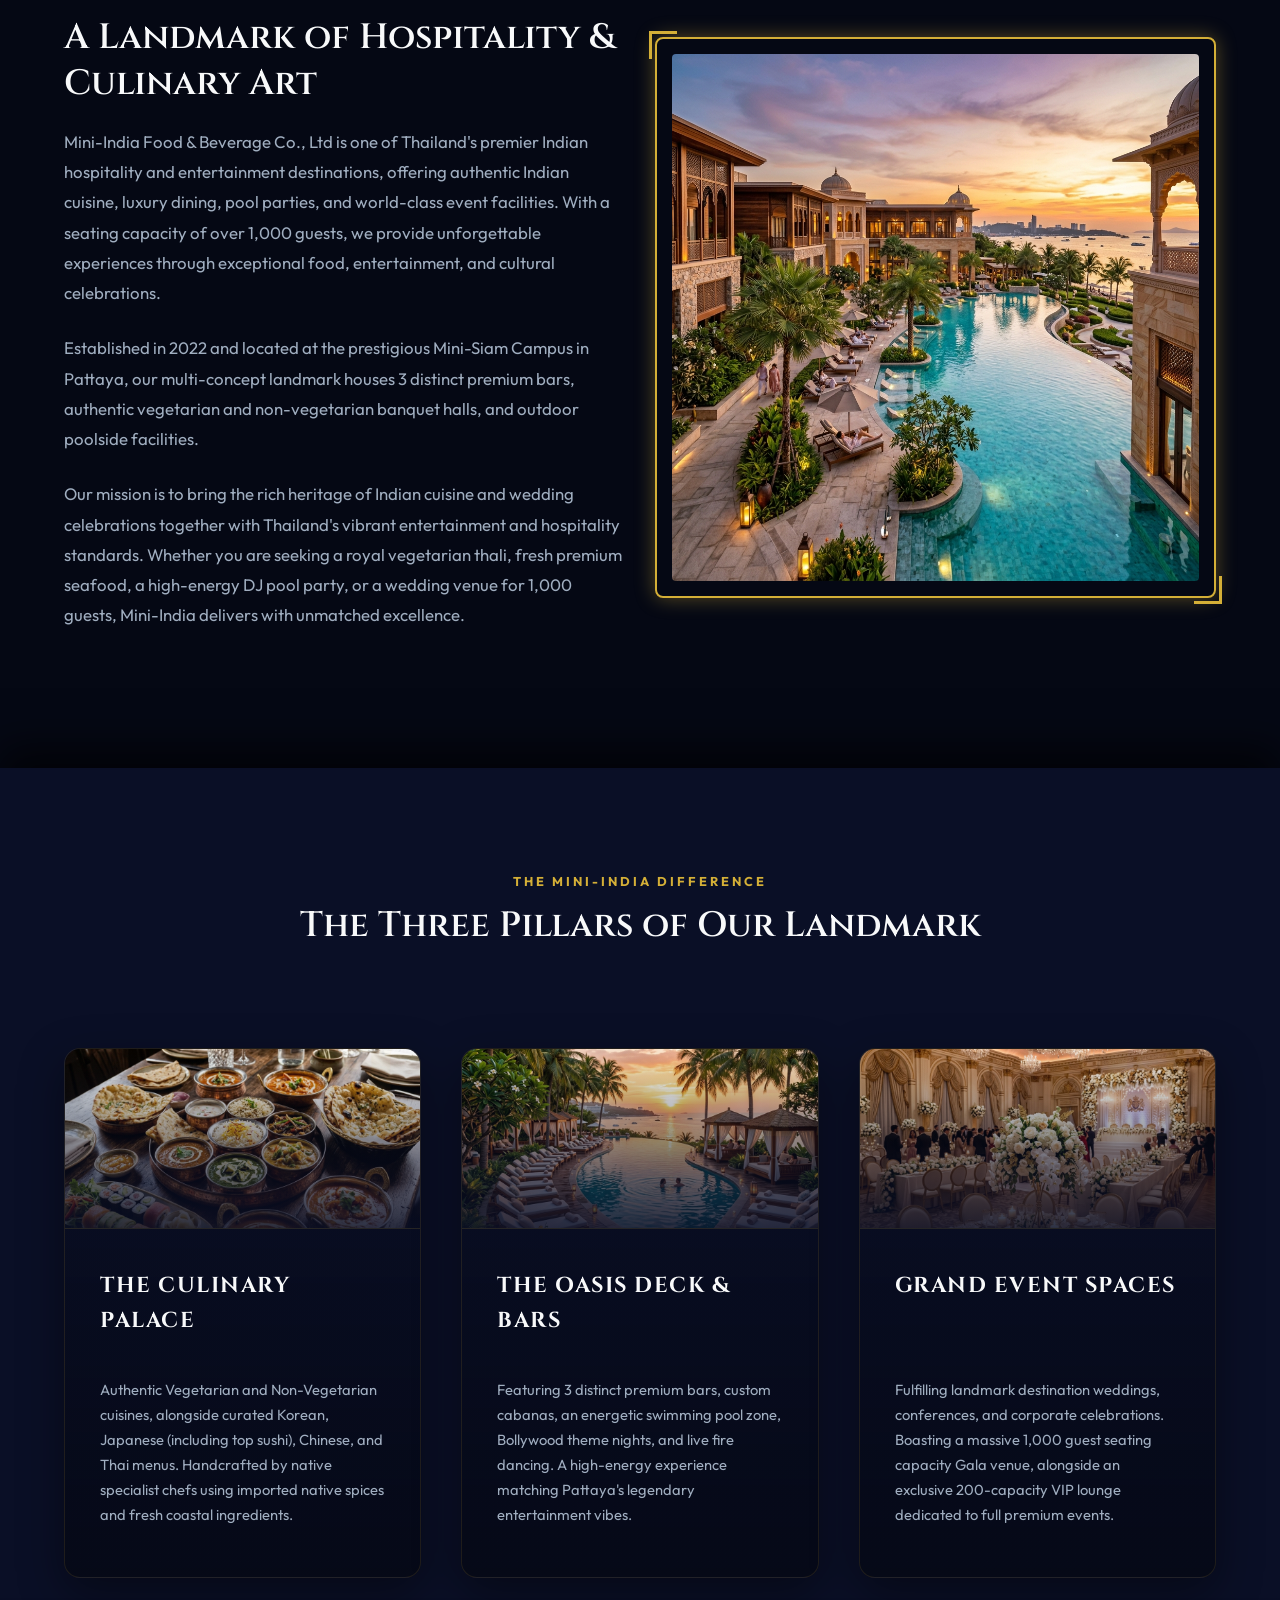
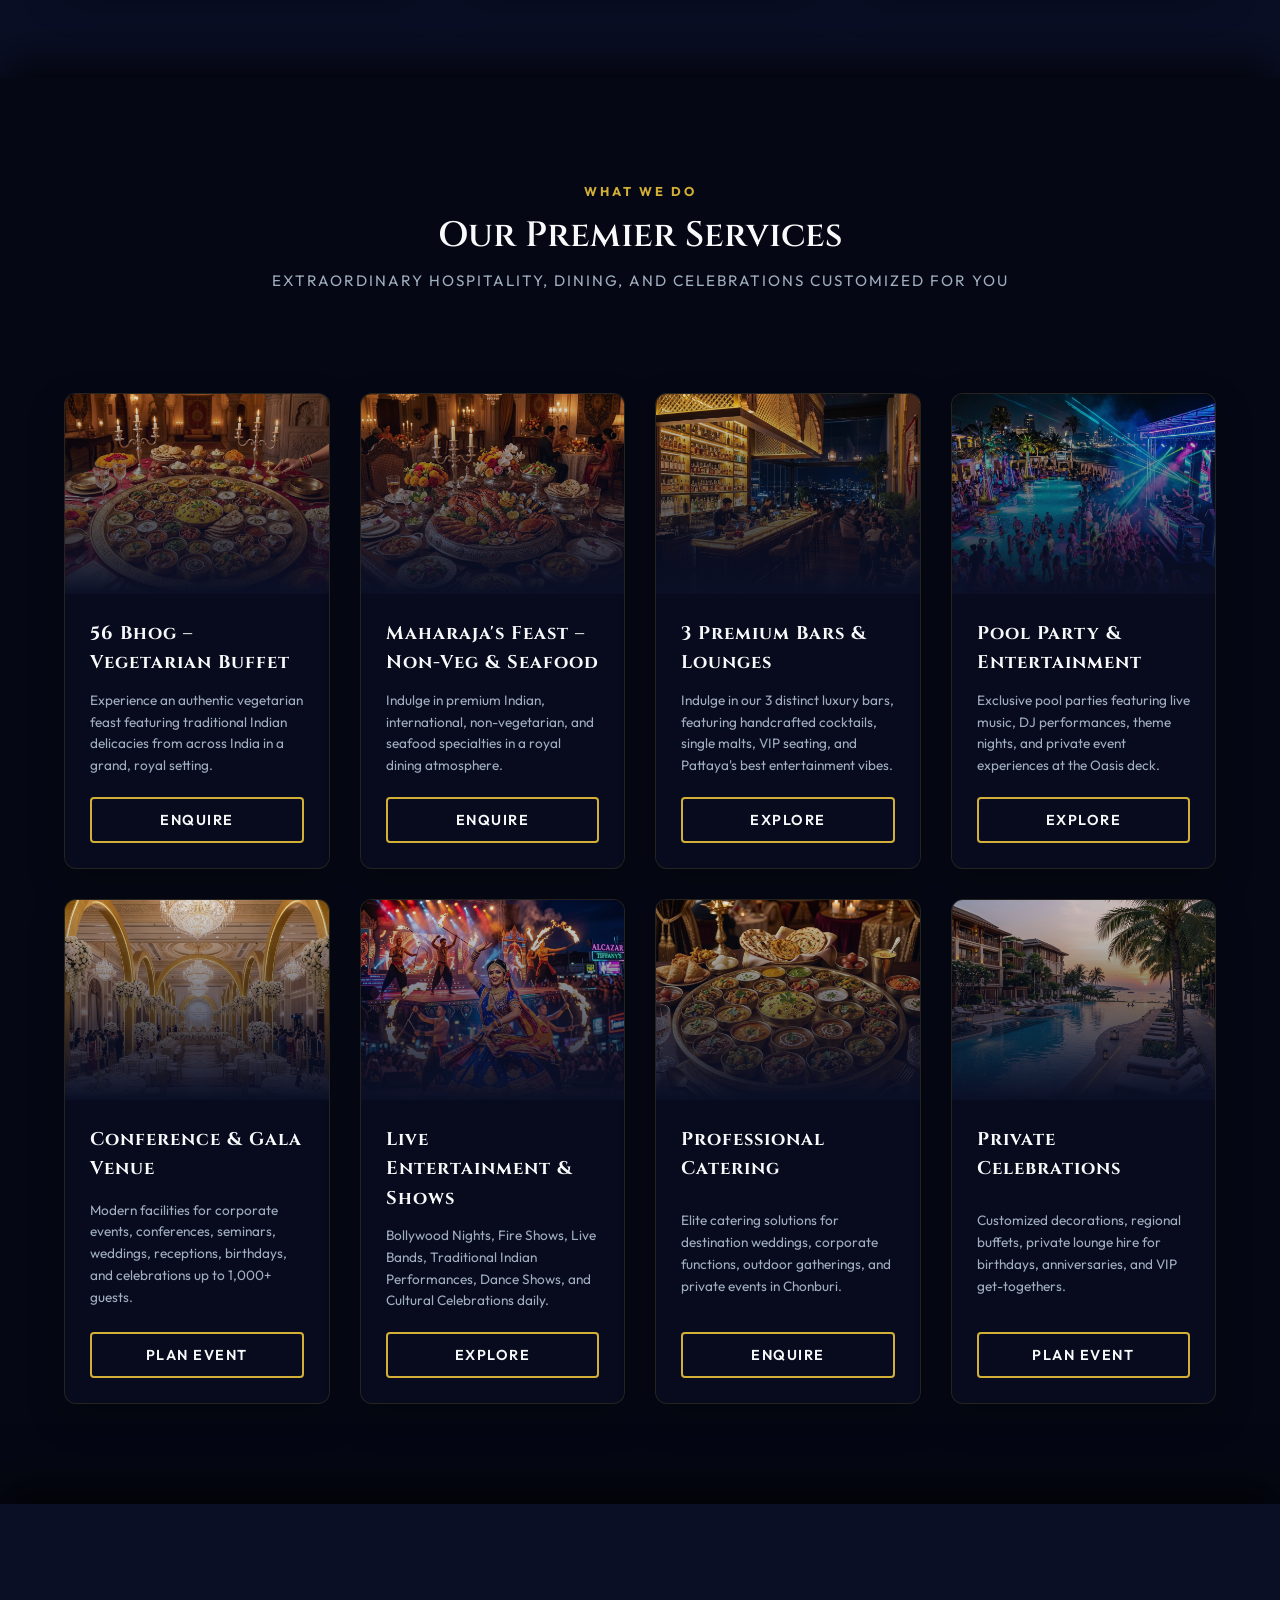
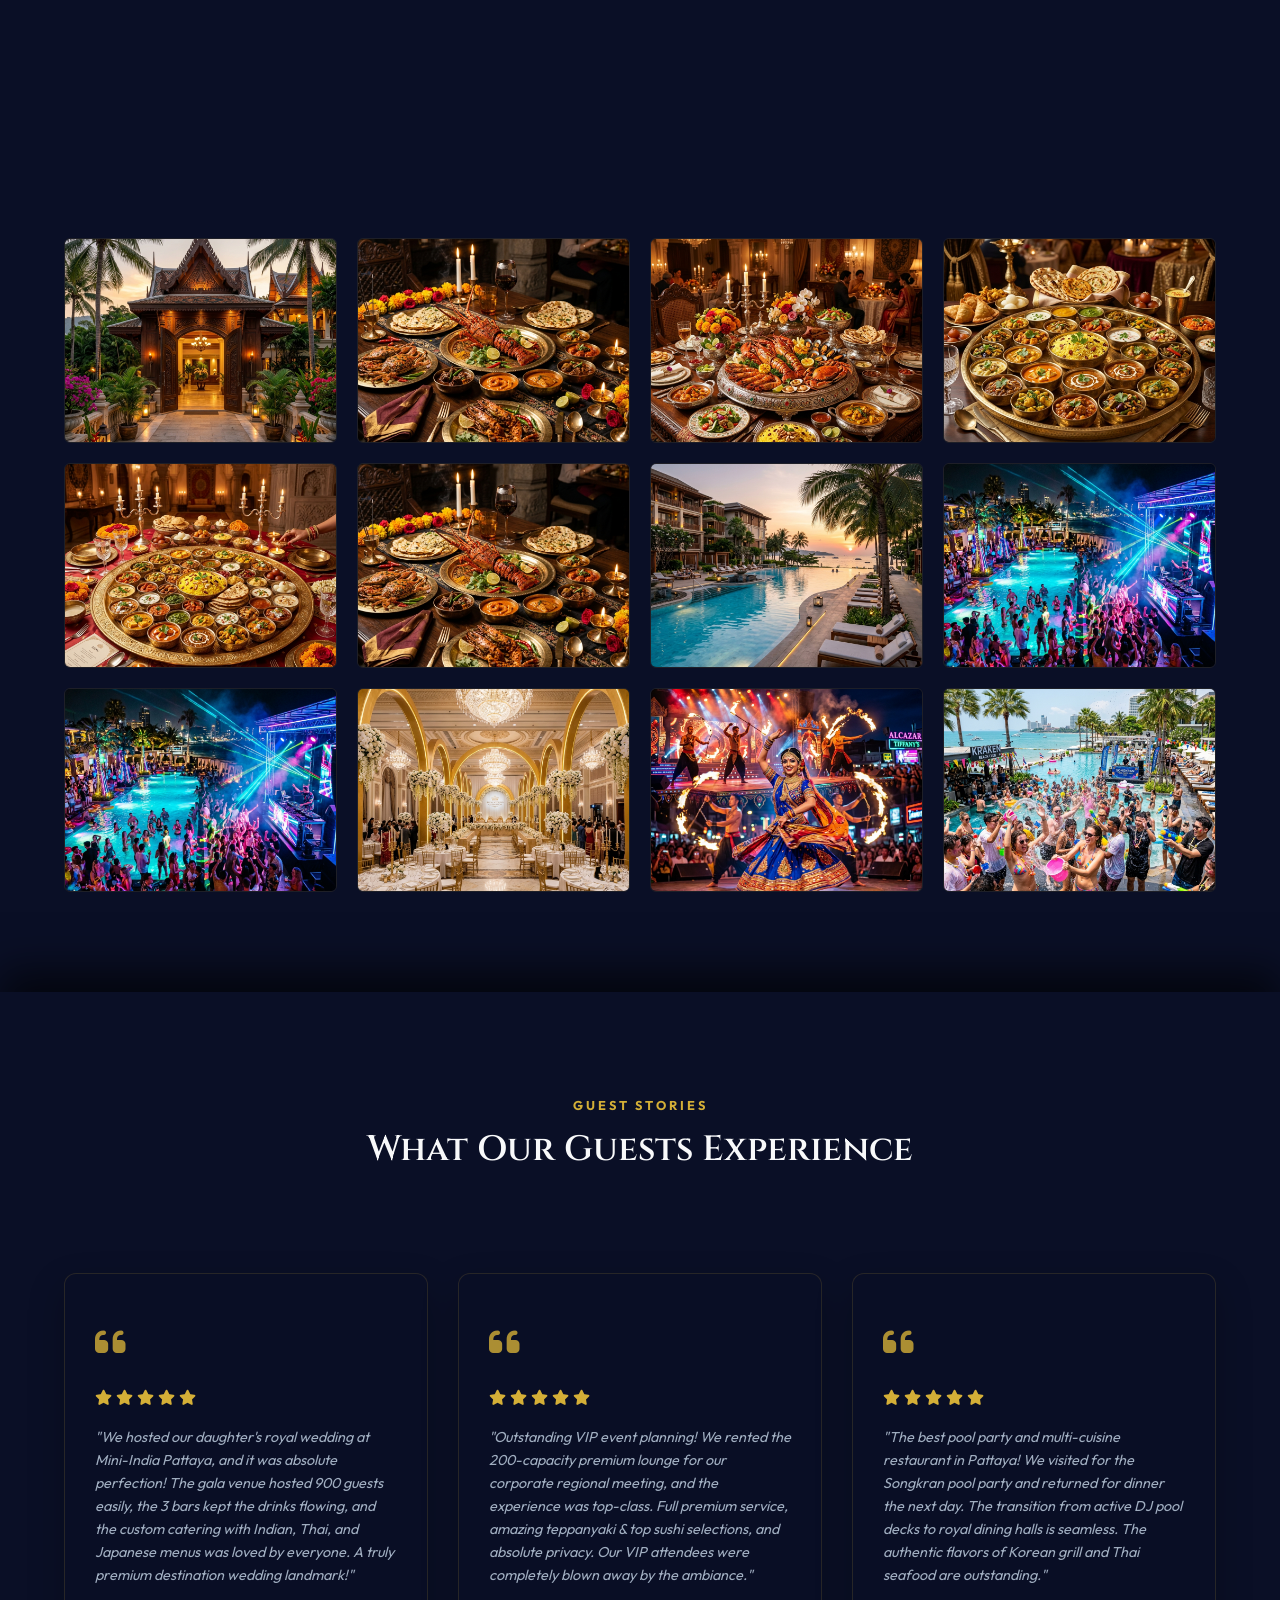
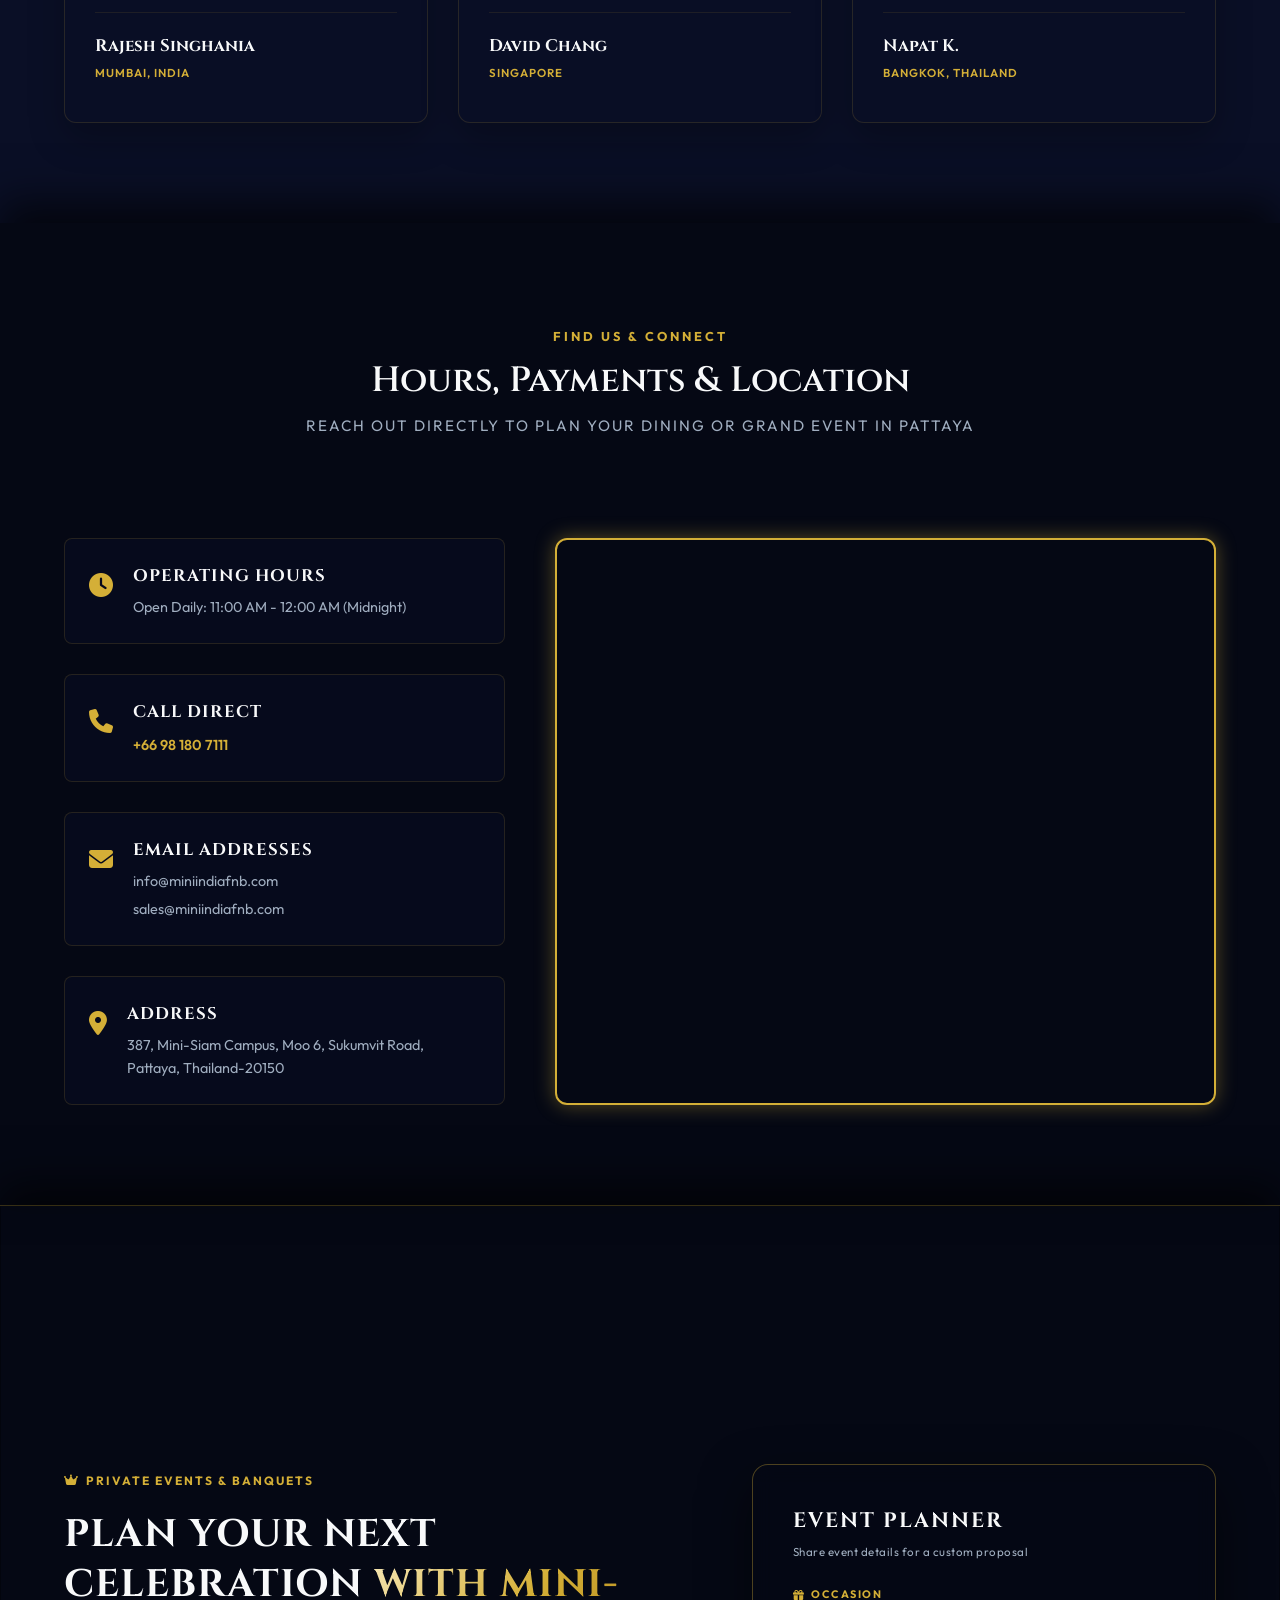
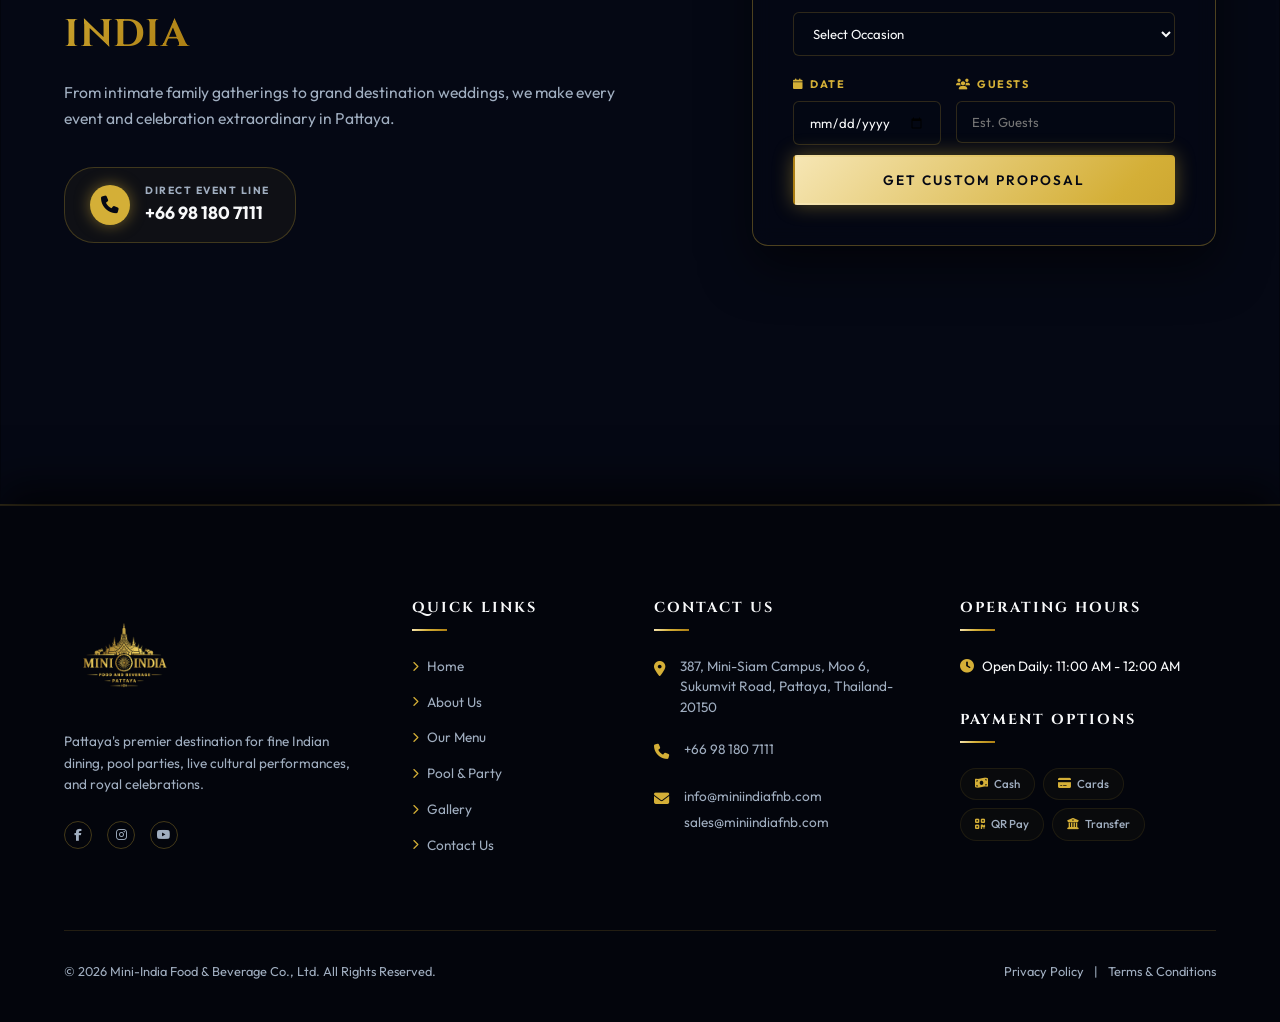
==== commit 91482efe: "asdfghm" ====
--- a/about.html
+++ b/about.html
@@ -150,9 +150,9 @@
       <div class="overview-panel scroll-anim">
         <div class="overview-grid">
           <div class="overview-card">
-            <span class="overview-icon"><i class="fa-solid fa-calendar-days"></i></span>
-            <p class="overview-value">2022</p>
-            <h4 class="overview-title">ESTABLISHED</h4>
+            <span class="overview-icon"><i class="fa-solid fa-martini-glass-citrus"></i></span>
+            <p class="overview-value overview-value-stack"><span>3</span><span>Bars</span></p>
+            <h4 class="overview-title">SIGNATURE LOUNGES</h4>
           </div>
           <div class="overview-card">
             <span class="overview-icon"><i class="fa-solid fa-users"></i></span>
@@ -649,7 +649,7 @@
             src="https://www.google.com/maps/embed?pb=!1m18!1m12!1m3!1d3888.6653229676645!2d100.90800361536647!3d12.93244839088165!2m3!1f0!2f0!3f0!3m2!1i1024!2i768!4f13.1!3m3!1m2!1s0x3102960611e9a263%3A0xe54df97ef5bbad89!2sMini%20Siam!5e0!3m2!1sen!2sth!4v1650000000000!5m2!1sen!2sth" 
             width="100%" 
             height="100%" 
-            style="border:0; filter: grayscale(1) invert(0.9) contrast(1.1) brightness(0.9);" 
+            style="border:0;" 
             allowfullscreen="" 
             loading="lazy"
             title="Mini-India Pattaya Map Location at Mini Siam Campus">
--- a/styles.css
+++ b/styles.css
@@ -374,6 +374,13 @@
   font-size: 0.75rem;
   color: var(--text-muted);
   transition: all var(--transition-fast);
+  line-height: 1;
+}
+
+.social-links a i {
+  margin-right: 0;
+  display: block;
+  line-height: 1;
 }
 
 .social-links a:hover {
@@ -1251,6 +1258,8 @@
 .gallery-section {
   padding: 60px 0;
   background-color: var(--bg-dark);
+  min-height: auto;
+  display: block;
 }
 
 .section-header-flex {
@@ -1457,6 +1466,8 @@
   background-size: cover;
   background-position: center;
   background-attachment: fixed;
+  min-height: auto;
+  display: block;
 }
 
 .testimonials-overlay {
@@ -1474,9 +1485,13 @@
   z-index: 2;
 }
 
+.testimonials-section .decorative-separator {
+  margin: 14px auto 0;
+}
+
 .testimonial-slider {
   max-width: 800px;
-  margin: 40px auto 0;
+  margin: 20px auto 0;
   position: relative;
   overflow: hidden;
 }
@@ -1686,7 +1701,11 @@
   display: grid;
   grid-template-columns: 1fr 1fr;
   gap: 15px;
-  margin-bottom: 25px;
+  margin-bottom: 10px;
+}
+
+.cta-quick-form .form-input-row .form-input-group {
+  margin-bottom: 0;
 }
 
 .cta-quick-form label {
@@ -1936,6 +1955,11 @@
   box-shadow: 0 6px 20px rgba(37, 211, 102, 0.4);
   z-index: 99;
   transition: all var(--transition-medium);
+  line-height: 1;
+}
+
+.whatsapp-float-widget i {
+  display: block;
 }
 
 .whatsapp-badge {
@@ -1984,6 +2008,11 @@
   box-shadow: 0 6px 20px rgba(6, 199, 85, 0.4);
   z-index: 99;
   transition: all var(--transition-medium);
+  line-height: 1;
+}
+
+.line-float-widget i {
+  display: block;
 }
 
 .line-badge {
@@ -3150,8 +3179,33 @@
 }
 
 .simple-contact-page .main-header {
+  position: sticky;
   top: 0;
-  background: rgba(5, 8, 20, 0.95);
+  background: rgba(5, 8, 20, 0.96);
+  border-bottom: 1px solid rgba(212, 175, 55, 0.14);
+  backdrop-filter: blur(14px);
+  -webkit-backdrop-filter: blur(14px);
+  box-shadow: 0 10px 24px rgba(0, 0, 0, 0.22);
+}
+
+.simple-contact-page .main-header .nav-container {
+  min-height: 108px;
+  align-items: center;
+}
+
+.simple-contact-page .logo-area,
+.simple-contact-page .header-actions,
+.simple-contact-page .nav-menu ul {
+  align-items: center;
+}
+
+.simple-contact-page .main-logo-img {
+  height: 82px;
+}
+
+.simple-contact-page .btn-book-now {
+  min-height: 54px;
+  padding-inline: 28px;
 }
 
 .simple-contact-page .nav-menu {
@@ -3159,7 +3213,35 @@
 }
 
 .simple-contact-main {
-  padding-top: 120px;
+  padding-top: 0;
+}
+
+.simple-contact-banner {
+  min-height: 72vh;
+  height: 72vh;
+  max-height: 760px;
+}
+
+.simple-contact-banner-content {
+  max-width: 880px;
+  width: min(90%, 880px);
+  margin: 0 auto;
+  text-align: center;
+  align-self: center;
+  justify-self: center;
+}
+
+.simple-contact-banner .menu-hero-content {
+  margin: 0 auto !important;
+}
+
+.simple-contact-page .menu-hero-title {
+  font-size: 4.2rem;
+}
+
+.simple-contact-page .menu-hero-subtitle {
+  display: block;
+  margin-top: 18px;
 }
 
 .simple-contact-section {
@@ -3183,6 +3265,35 @@
   gap: 22px;
 }
 
+.simple-contact-channel-row {
+  display: flex;
+  gap: 14px;
+  flex-wrap: wrap;
+}
+
+.simple-contact-channel-btn {
+  display: inline-flex;
+  align-items: center;
+  gap: 10px;
+  padding: 14px 18px;
+  border-radius: 10px;
+  border: 1px solid rgba(212, 175, 55, 0.2);
+  background: rgba(10, 15, 38, 0.45);
+  color: var(--text-light);
+  font-weight: 600;
+  transition: transform var(--transition-medium), border-color var(--transition-medium), background var(--transition-medium);
+}
+
+.simple-contact-channel-btn i {
+  color: var(--gold);
+}
+
+.simple-contact-channel-btn:hover {
+  transform: translateY(-3px);
+  border-color: rgba(212, 175, 55, 0.42);
+  background: rgba(14, 20, 48, 0.72);
+}
+
 .simple-contact-form-card {
   padding: 32px;
   border-radius: 16px;
@@ -3201,9 +3312,17 @@
   margin-bottom: 0;
 }
 
+.simple-contact-map-block {
+  margin-top: 34px;
+}
+
 @media (max-width: 900px) {
   .simple-contact-grid {
     grid-template-columns: 1fr;
+  }
+
+  .simple-contact-channel-row {
+    flex-direction: column;
   }
 }
 
@@ -3539,6 +3658,14 @@
   padding: 100px 0;
   background-color: var(--bg-dark);
   position: relative;
+  min-height: auto;
+  display: block;
+}
+
+.pillars-section,
+.services-section {
+  min-height: auto;
+  display: block;
 }
 
 .overview-panel {
@@ -3605,6 +3732,22 @@
   transition: color 0.5s ease;
 }
 
+.overview-value-stack {
+  display: flex;
+  flex-direction: column;
+  align-items: center;
+  gap: 2px;
+  line-height: 1.05;
+}
+
+.overview-value-stack span:first-child {
+  font-size: 2.5rem;
+}
+
+.overview-value-stack span:last-child {
+  font-size: 1.35rem;
+}
+
 .overview-card:hover .overview-value {
   color: var(--text-light);
 }
@@ -3720,8 +3863,9 @@
   display: grid;
   grid-template-columns: repeat(3, 1fr);
   gap: 40px;
-  margin: 80px 0;
-  padding-bottom: 50px;
+  margin: 60px 0 0;
+  padding-bottom: 0;
+  align-items: stretch;
 }
 
 .pillar-card {
@@ -3733,6 +3877,9 @@
   overflow: hidden;
   transition: all 0.6s cubic-bezier(0.16, 1, 0.3, 1);
   box-shadow: 0 15px 45px rgba(0, 0, 0, 0.4);
+  display: flex;
+  flex-direction: column;
+  height: 100%;
 }
 
 .pillar-img-wrapper {
@@ -3774,30 +3921,11 @@
   transition: height 0.6s cubic-bezier(0.16, 1, 0.3, 1);
 }
 
-.pillar-card:nth-child(1) {
-  transform: translateY(0);
-}
-.pillar-card:nth-child(2) {
-  transform: translateY(30px);
-}
-.pillar-card:nth-child(3) {
-  transform: translateY(60px);
-}
-
 .pillar-card:hover {
+  transform: translateY(-10px);
   border-color: rgba(212, 175, 55, 0.45);
   box-shadow: var(--gold-glow), 0 25px 50px rgba(0,0,0,0.5);
   background: linear-gradient(180deg, rgba(10, 15, 38, 0.65) 0%, rgba(5, 8, 20, 0.95) 100%);
-}
-
-.pillar-card:nth-child(1):hover {
-  transform: translateY(-10px);
-}
-.pillar-card:nth-child(2):hover {
-  transform: translateY(20px);
-}
-.pillar-card:nth-child(3):hover {
-  transform: translateY(50px);
 }
 
 .pillar-card:hover::before {
@@ -3833,6 +3961,7 @@
   position: relative;
   z-index: 2;
   transition: color 0.4s ease;
+  min-height: 88px;
 }
 
 .pillar-card:hover h3 {
@@ -3847,6 +3976,7 @@
   position: relative;
   z-index: 2;
   transition: color 0.4s ease;
+  flex-grow: 1;
 }
 
 .pillar-card:hover p {
@@ -3857,6 +3987,8 @@
 .about-testimonials-section {
   padding: 100px 0;
   background-color: var(--bg-dark-secondary);
+  min-height: auto;
+  display: block;
 }
 
 .about-testimonials-grid {
@@ -3935,6 +4067,8 @@
 .about-contact-section {
   padding: 100px 0;
   background-color: var(--bg-dark);
+  min-height: auto;
+  display: block;
 }
 
 .contact-layout-grid {
@@ -4022,10 +4156,19 @@
   min-height: 400px;
 }
 
+.contact-map-wrapper iframe {
+  display: block;
+  width: 100%;
+  height: 520px;
+  filter: none;
+}
+
 /* Gallery Section Layout */
 .about-gallery-section {
   padding: 100px 0;
   background-color: var(--bg-dark-secondary);
+  min-height: auto;
+  display: block;
 }
 
 /* ==========================================================================
@@ -4097,22 +4240,23 @@
 }
 
 .menu-hero-title {
-  font-family: 'Cinzel Decorative', serif;
-  font-size: 3.8rem;
+  font-family: 'Cinzel', serif;
+  font-size: 4rem;
   font-weight: 700;
   color: var(--text-light);
-  letter-spacing: 4px;
+  letter-spacing: 2px;
   text-transform: uppercase;
   text-shadow: 0 0 35px rgba(212, 175, 55, 0.35), 0 4px 15px rgba(0,0,0,0.8);
 }
 
 .menu-hero-subtitle {
-  font-family: 'Cinzel', serif;
-  font-size: 1.15rem;
-  color: var(--gold);
-  letter-spacing: 5px;
-  margin-top: 15px;
+  font-family: 'Outfit', sans-serif;
+  font-size: 1rem;
+  color: var(--gold-light);
+  letter-spacing: 3px;
+  margin-top: 18px;
   text-transform: uppercase;
+  font-weight: 600;
 }
 
 .menu-specials-section {
@@ -4235,6 +4379,14 @@
 .menu-tabs-section {
   padding: 100px 0;
   background-color: var(--bg-dark-secondary);
+  min-height: auto;
+  display: block;
+}
+
+.menu-catering-section,
+.menu-contact-section {
+  min-height: auto;
+  display: block;
 }
 
 .menu-tabs-container {
@@ -4605,23 +4757,24 @@
 }
 
 .pool-hero-title {
-  font-family: 'Cinzel Decorative', serif;
-  font-size: 3.8rem;
+  font-family: 'Cinzel', serif;
+  font-size: 4rem;
   font-weight: 700;
   color: var(--text-light);
-  letter-spacing: 4px;
+  letter-spacing: 2px;
   text-transform: uppercase;
   text-shadow: 0 0 35px rgba(212, 175, 55, 0.35), 0 4px 15px rgba(0,0,0,0.8);
 }
 
 .pool-hero-subtitle {
-  font-family: 'Cinzel', serif;
-  font-size: 1.15rem;
-  color: var(--gold);
-  letter-spacing: 5px;
-  margin-top: 15px;
+  font-family: 'Outfit', sans-serif;
+  font-size: 1rem;
+  color: var(--gold-light);
+  letter-spacing: 3px;
+  margin-top: 18px;
   text-transform: uppercase;
   display: block;
+  font-weight: 600;
 }
 
 .pool-intro-section {
@@ -4721,13 +4874,15 @@
 .pool-booking-section {
   padding: 100px 0;
   background-color: var(--bg-dark-secondary);
+  min-height: auto;
+  display: block;
 }
 
 .pool-booking-grid {
   display: grid;
   grid-template-columns: 1.2fr 1.8fr;
   gap: 50px;
-  align-items: center;
+  align-items: start;
 }
 
 .pool-booking-info h2 {
@@ -4755,6 +4910,10 @@
   -webkit-backdrop-filter: blur(15px);
   box-shadow: 0 20px 50px rgba(0, 0, 0, 0.5), 0 0 30px rgba(212, 175, 55, 0.03);
   position: relative;
+}
+
+.pool-booking-form-wrapper .form-input-row {
+  margin-bottom: 12px;
 }
 
 .pool-booking-form-wrapper::before {
@@ -5071,7 +5230,7 @@
     grid-template-columns: 1fr;
   }
   .menu-hero-title {
-    font-size: 2.2rem;
+    font-size: 2.5rem;
   }
   .menu-hero-content {
     padding: 30px 20px;
@@ -5080,7 +5239,24 @@
     grid-template-columns: 1fr;
   }
   .pool-hero-title {
-    font-size: 2.2rem;
+    font-size: 2.5rem;
+  }
+
+  .simple-contact-page .main-header .nav-container {
+    min-height: 84px;
+  }
+
+  .simple-contact-page .main-logo-img {
+    height: 64px;
+  }
+
+  .simple-contact-banner {
+    min-height: 420px;
+    height: 420px;
+  }
+
+  .simple-contact-page .menu-hero-title {
+    font-size: 2.5rem;
   }
   .pool-hero-content {
     padding: 30px 20px;
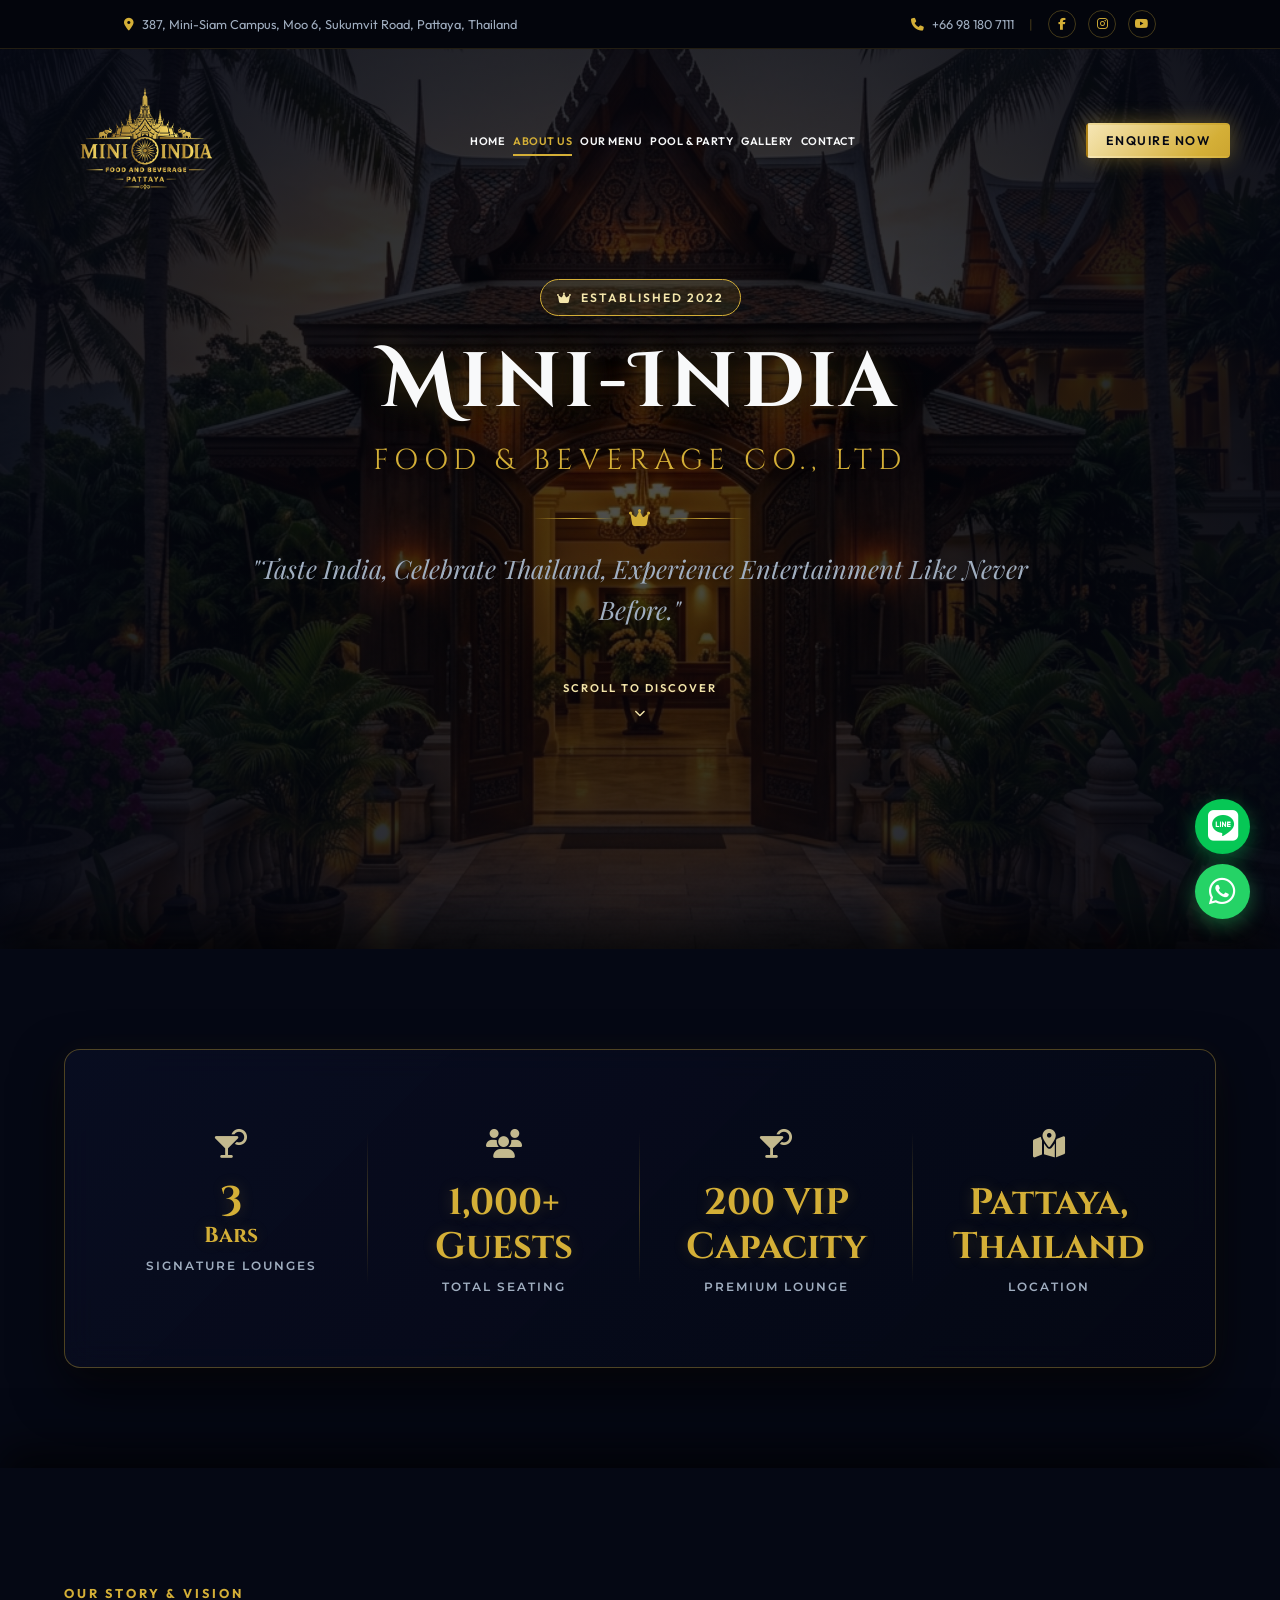
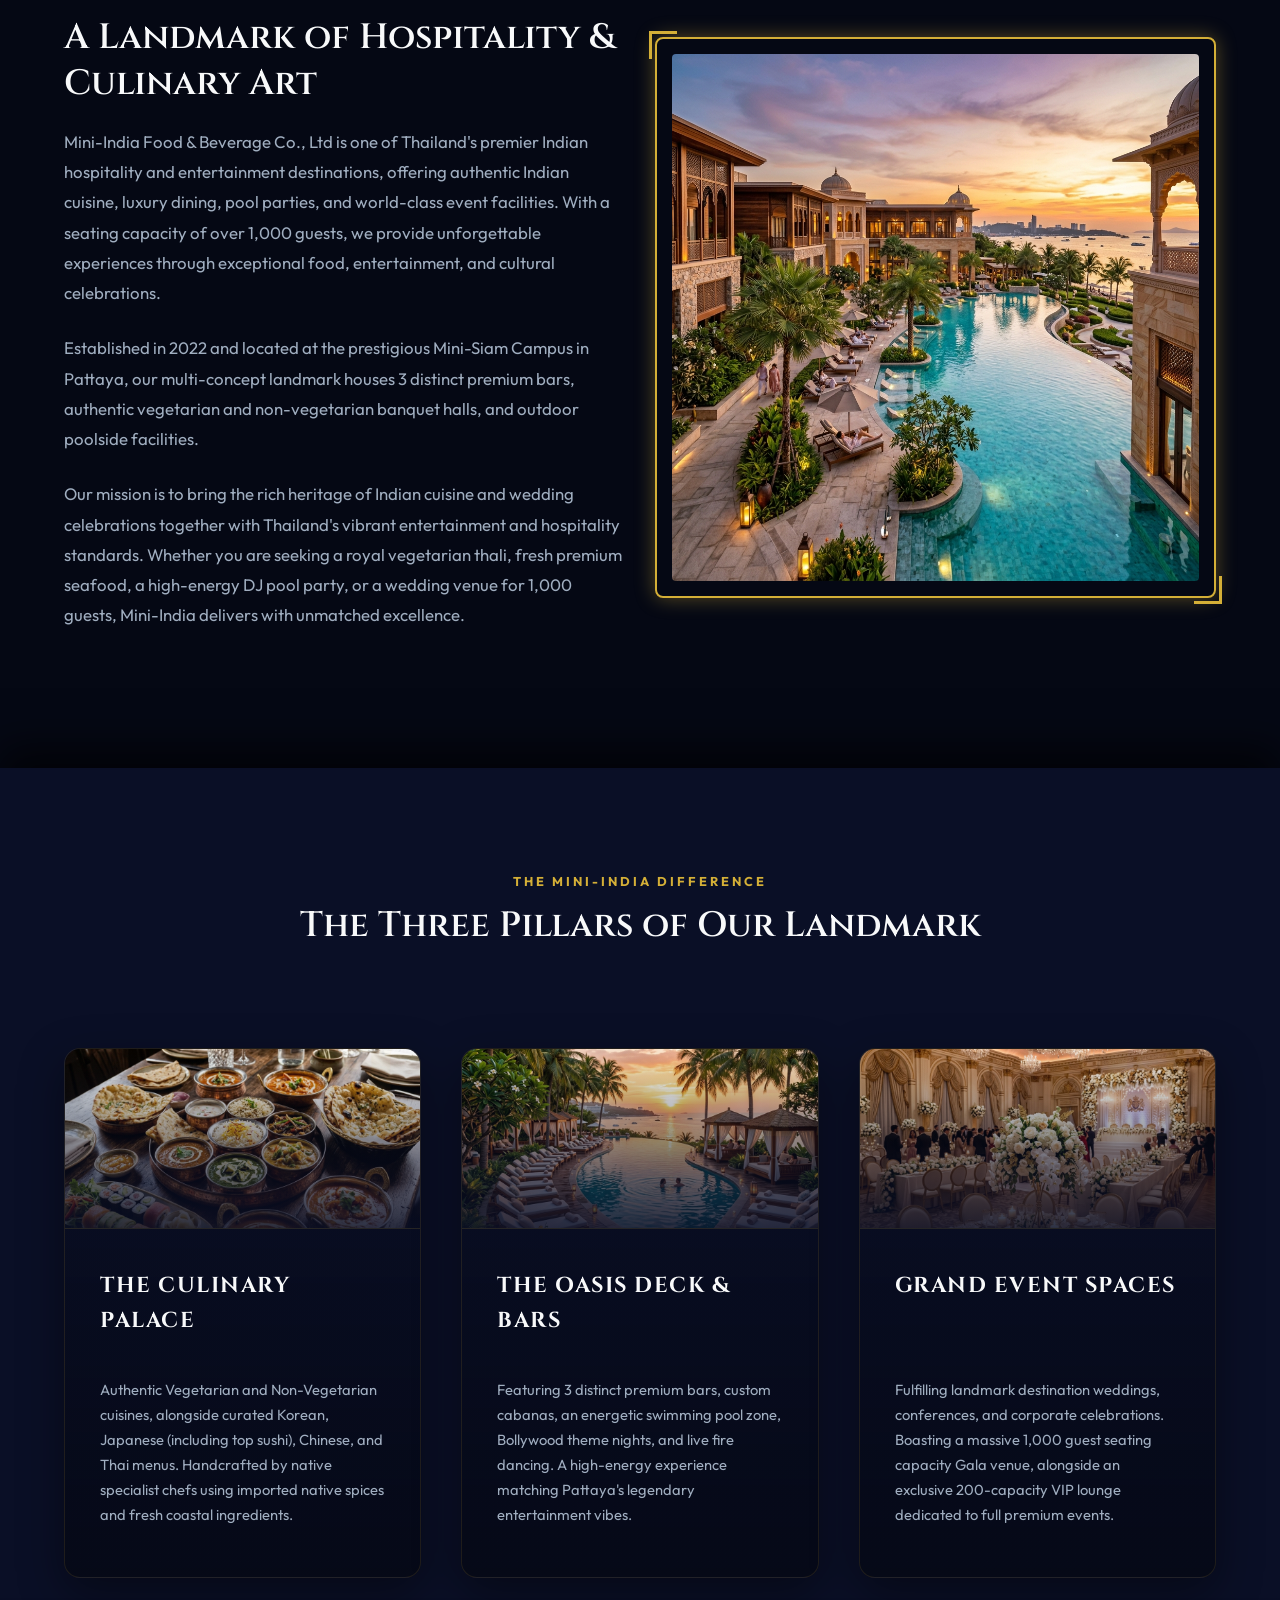
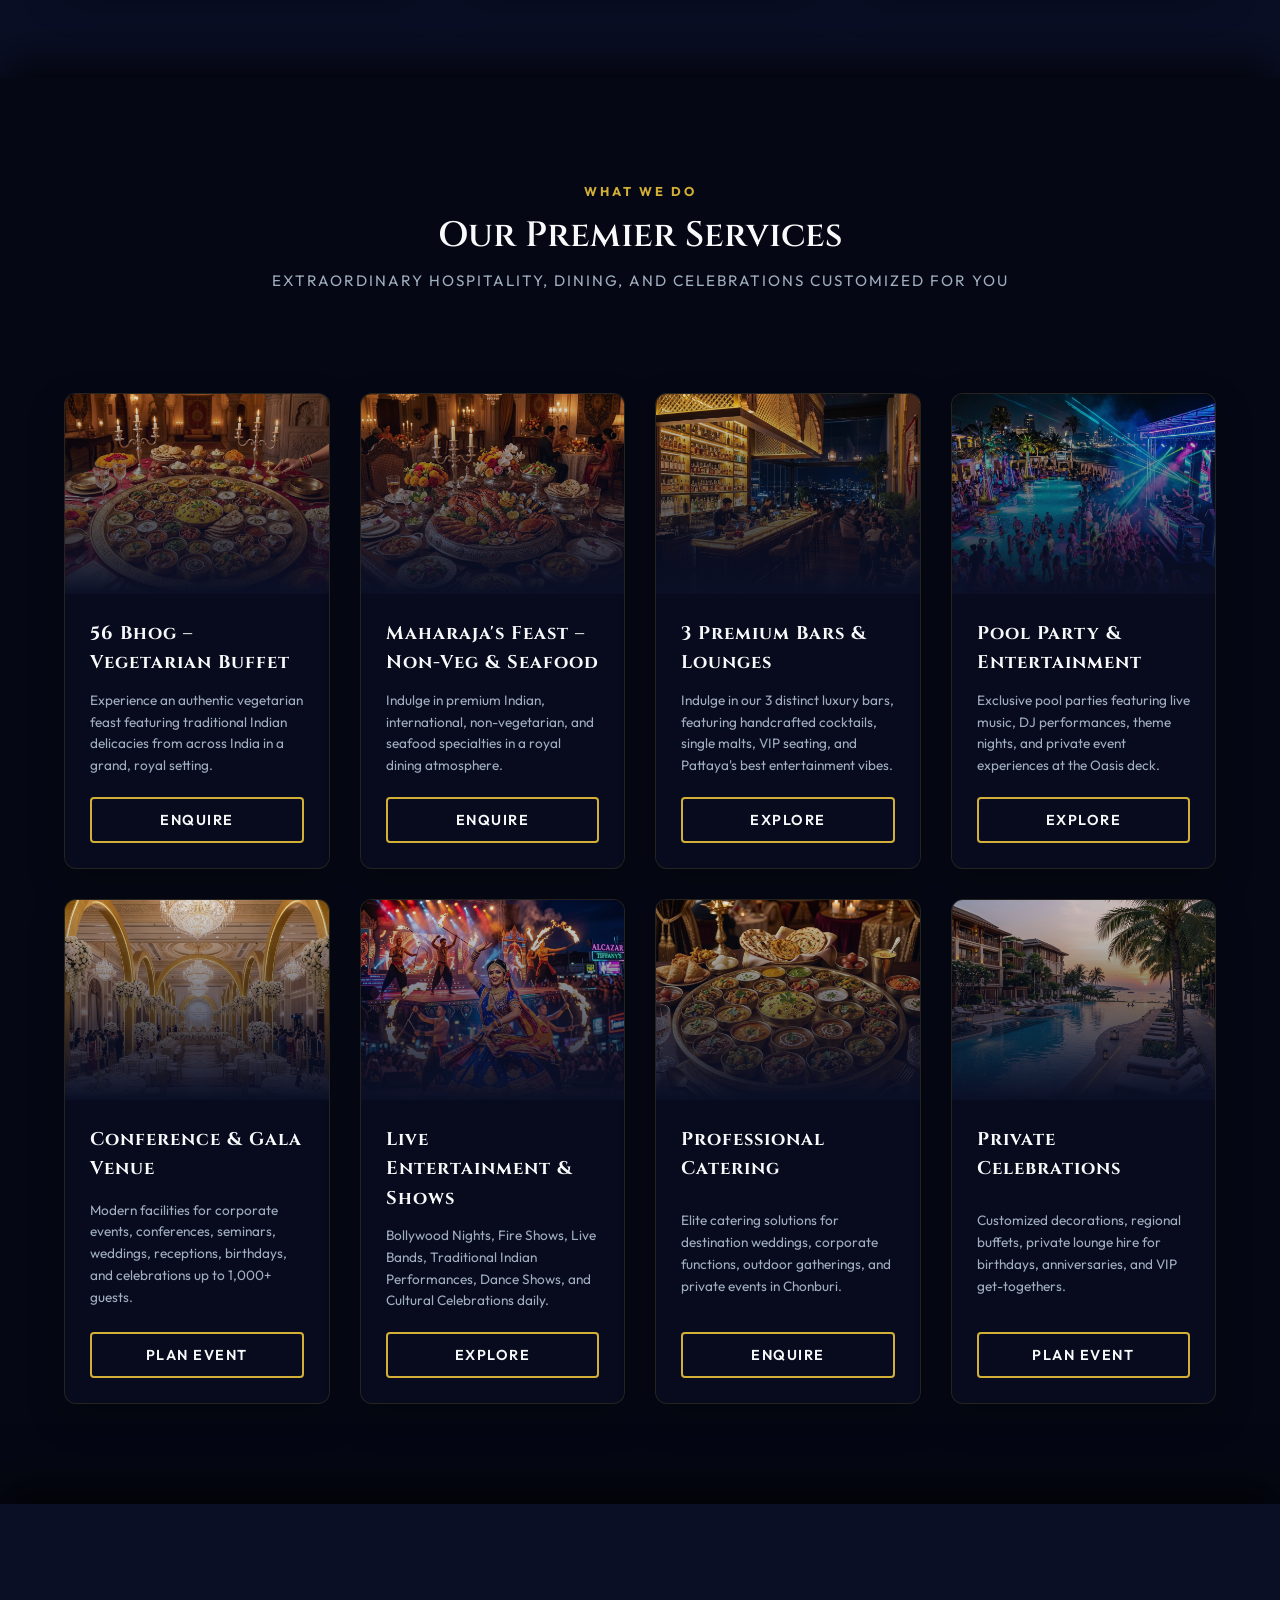
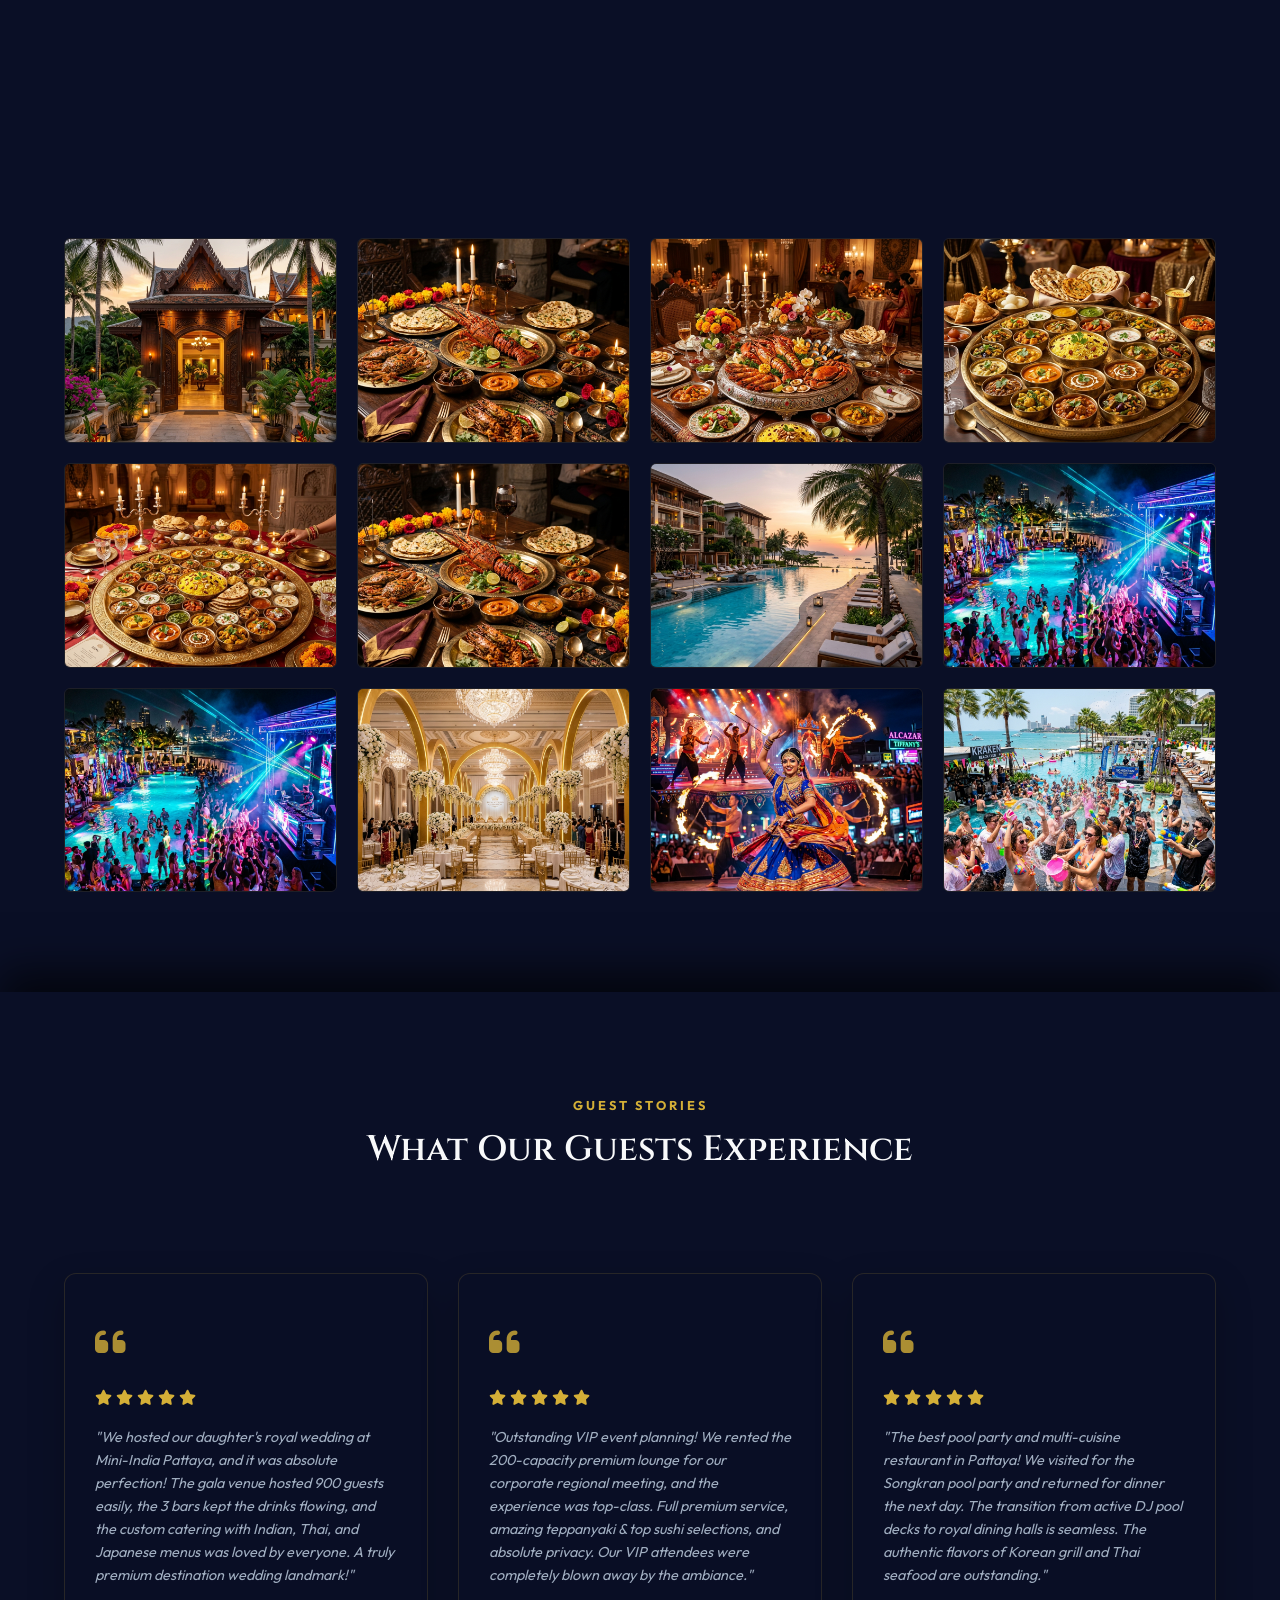
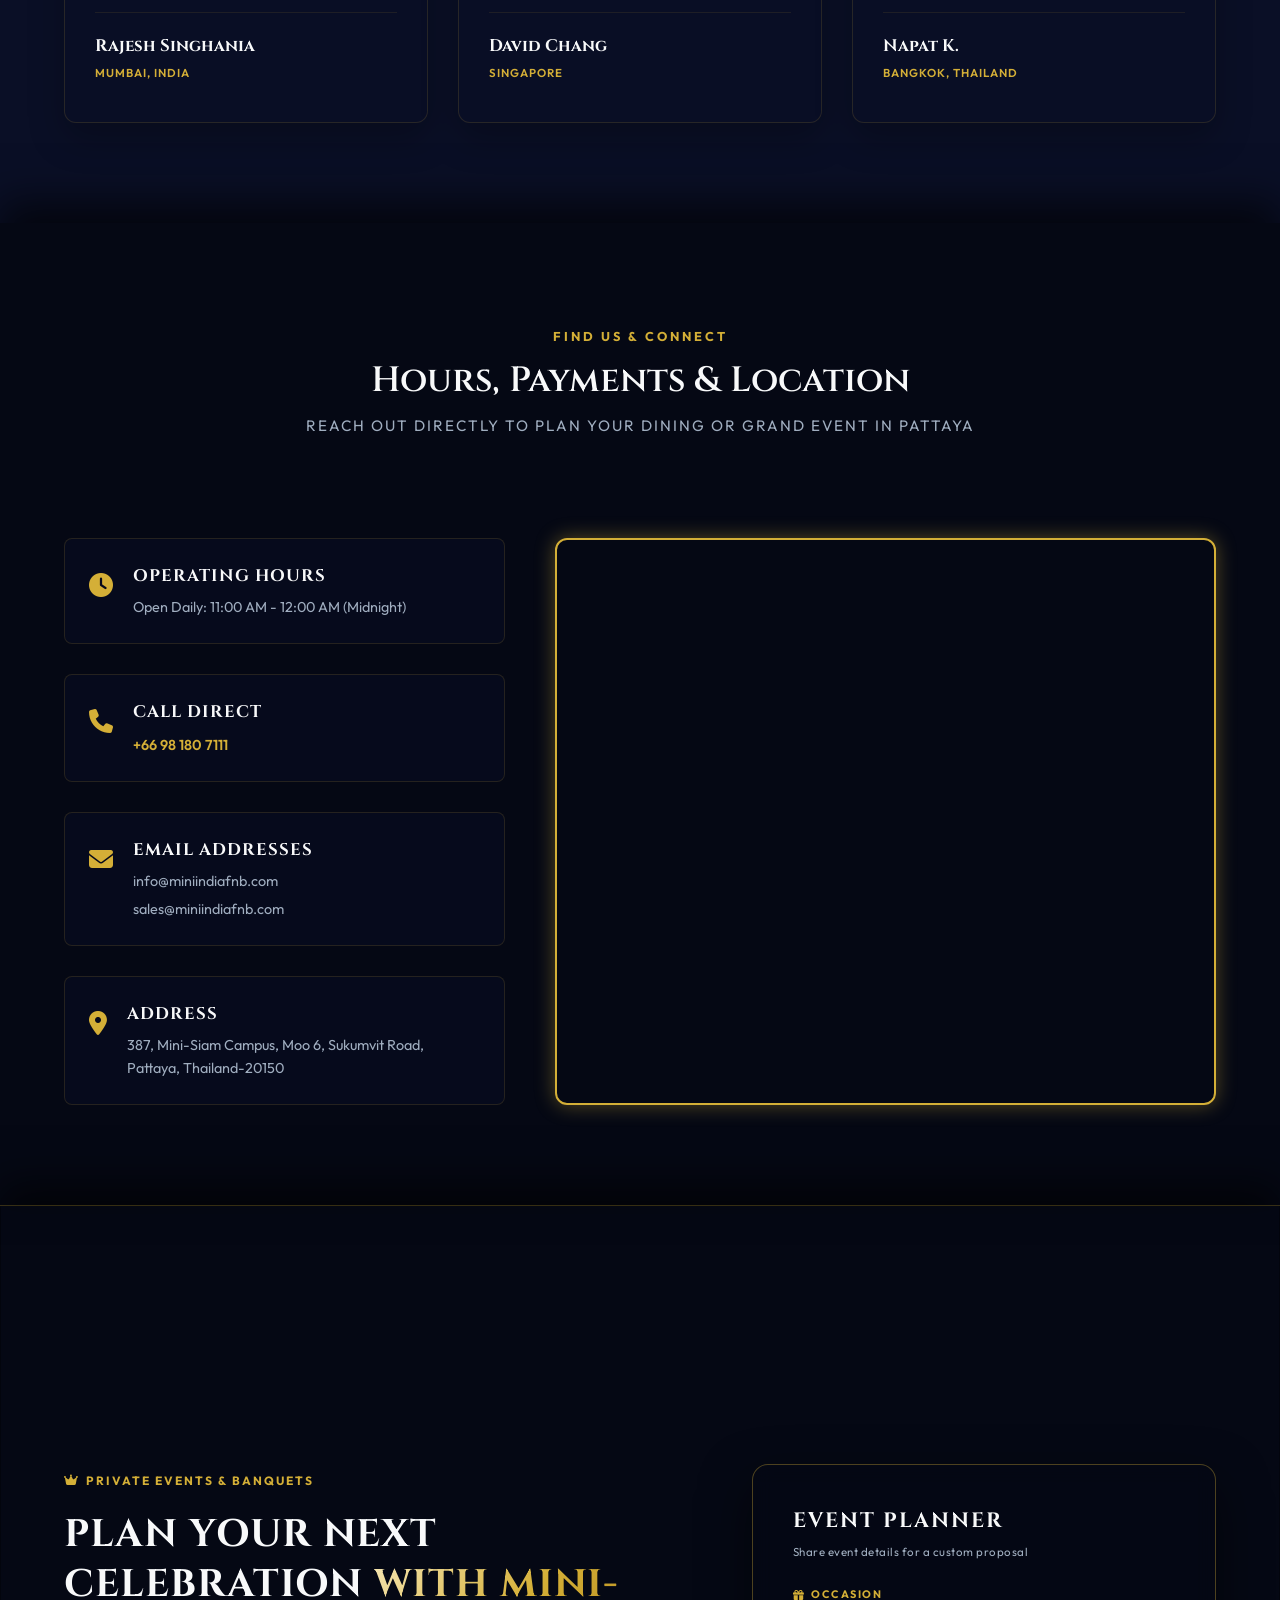
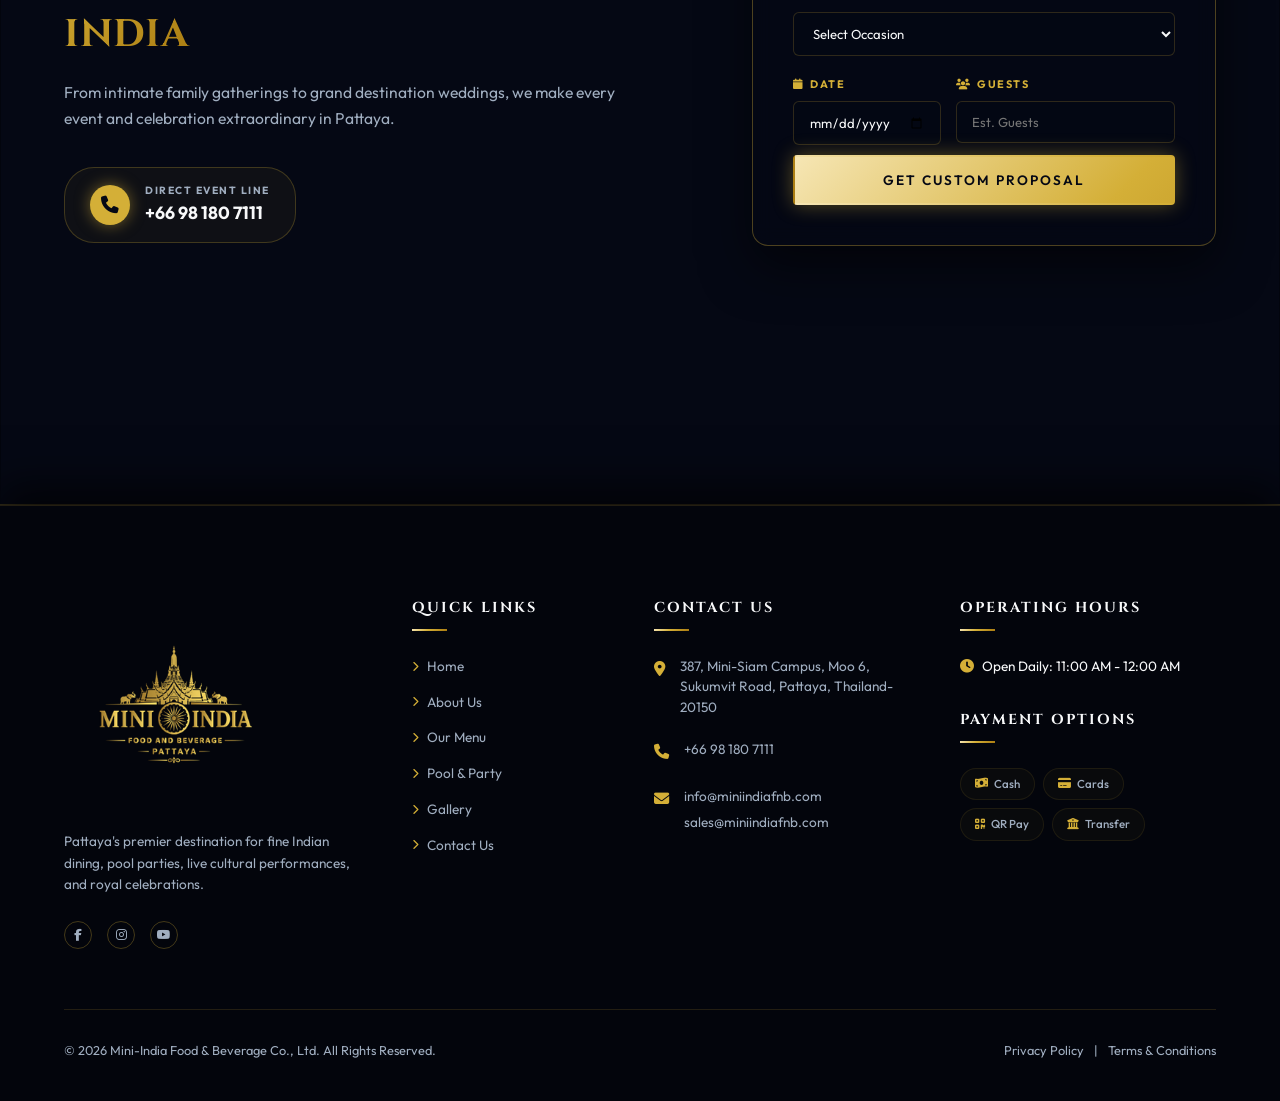
==== commit d5a4d1f7: "chnge" ====
--- a/about.html
+++ b/about.html
@@ -736,7 +736,7 @@
           <h4 class="footer-heading">QUICK LINKS</h4>
           <ul class="footer-links">
             <li><a href="index.html"><i class="fa-solid fa-chevron-right"></i> Home</a></li>
-            <li><a href="#"><i class="fa-solid fa-chevron-right"></i> About Us</a></li>
+            <li><a href="about.html"><i class="fa-solid fa-chevron-right"></i> About Us</a></li>
             <li><a href="menu.html"><i class="fa-solid fa-chevron-right"></i> Our Menu</a></li>
             <li><a href="pool-party.html"><i class="fa-solid fa-chevron-right"></i> Pool & Party</a></li>
             <li><a href="gallery.html"><i class="fa-solid fa-chevron-right"></i> Gallery</a></li>
--- a/styles.css
+++ b/styles.css
@@ -434,7 +434,7 @@
 
 /* Image Logo Styling */
 .main-logo-img {
-  height: 120px;
+  height: 190px;
   width: auto;
   object-fit: contain;
   transition: height var(--transition-medium);
@@ -444,11 +444,11 @@
 }
 
 .main-header.sticky .main-logo-img {
-  height: 80px;
+  height: 130px;
 }
 
 .footer-logo-img {
-  height: 120px;
+  height: 220px;
   width: auto;
   object-fit: contain;
   display: block;
@@ -3189,7 +3189,7 @@
 }
 
 .simple-contact-page .main-header .nav-container {
-  min-height: 108px;
+  min-height: 150px;
   align-items: center;
 }
 
@@ -3200,7 +3200,7 @@
 }
 
 .simple-contact-page .main-logo-img {
-  height: 82px;
+  height: 150px;
 }
 
 .simple-contact-page .btn-book-now {
@@ -3216,10 +3216,17 @@
   padding-top: 0;
 }
 
-.simple-contact-banner {
+.simple-contact-page .simple-contact-banner {
+  display: flex;
+  align-items: center;
+  justify-content: center;
   min-height: 72vh;
   height: 72vh;
   max-height: 760px;
+}
+
+.simple-contact-banner .menu-hero-bg {
+  object-position: center 30%;
 }
 
 .simple-contact-banner-content {
@@ -5243,18 +5250,22 @@
   }
 
   .simple-contact-page .main-header .nav-container {
-    min-height: 84px;
+    min-height: 110px;
   }
 
   .simple-contact-page .main-logo-img {
-    height: 64px;
-  }
-
-  .simple-contact-banner {
+    height: 110px;
+  }
+
+  .simple-contact-page .simple-contact-banner {
     min-height: 420px;
     height: 420px;
   }
 
+  .footer-logo-img {
+    height: 170px;
+  }
+
   .simple-contact-page .menu-hero-title {
     font-size: 2.5rem;
   }
